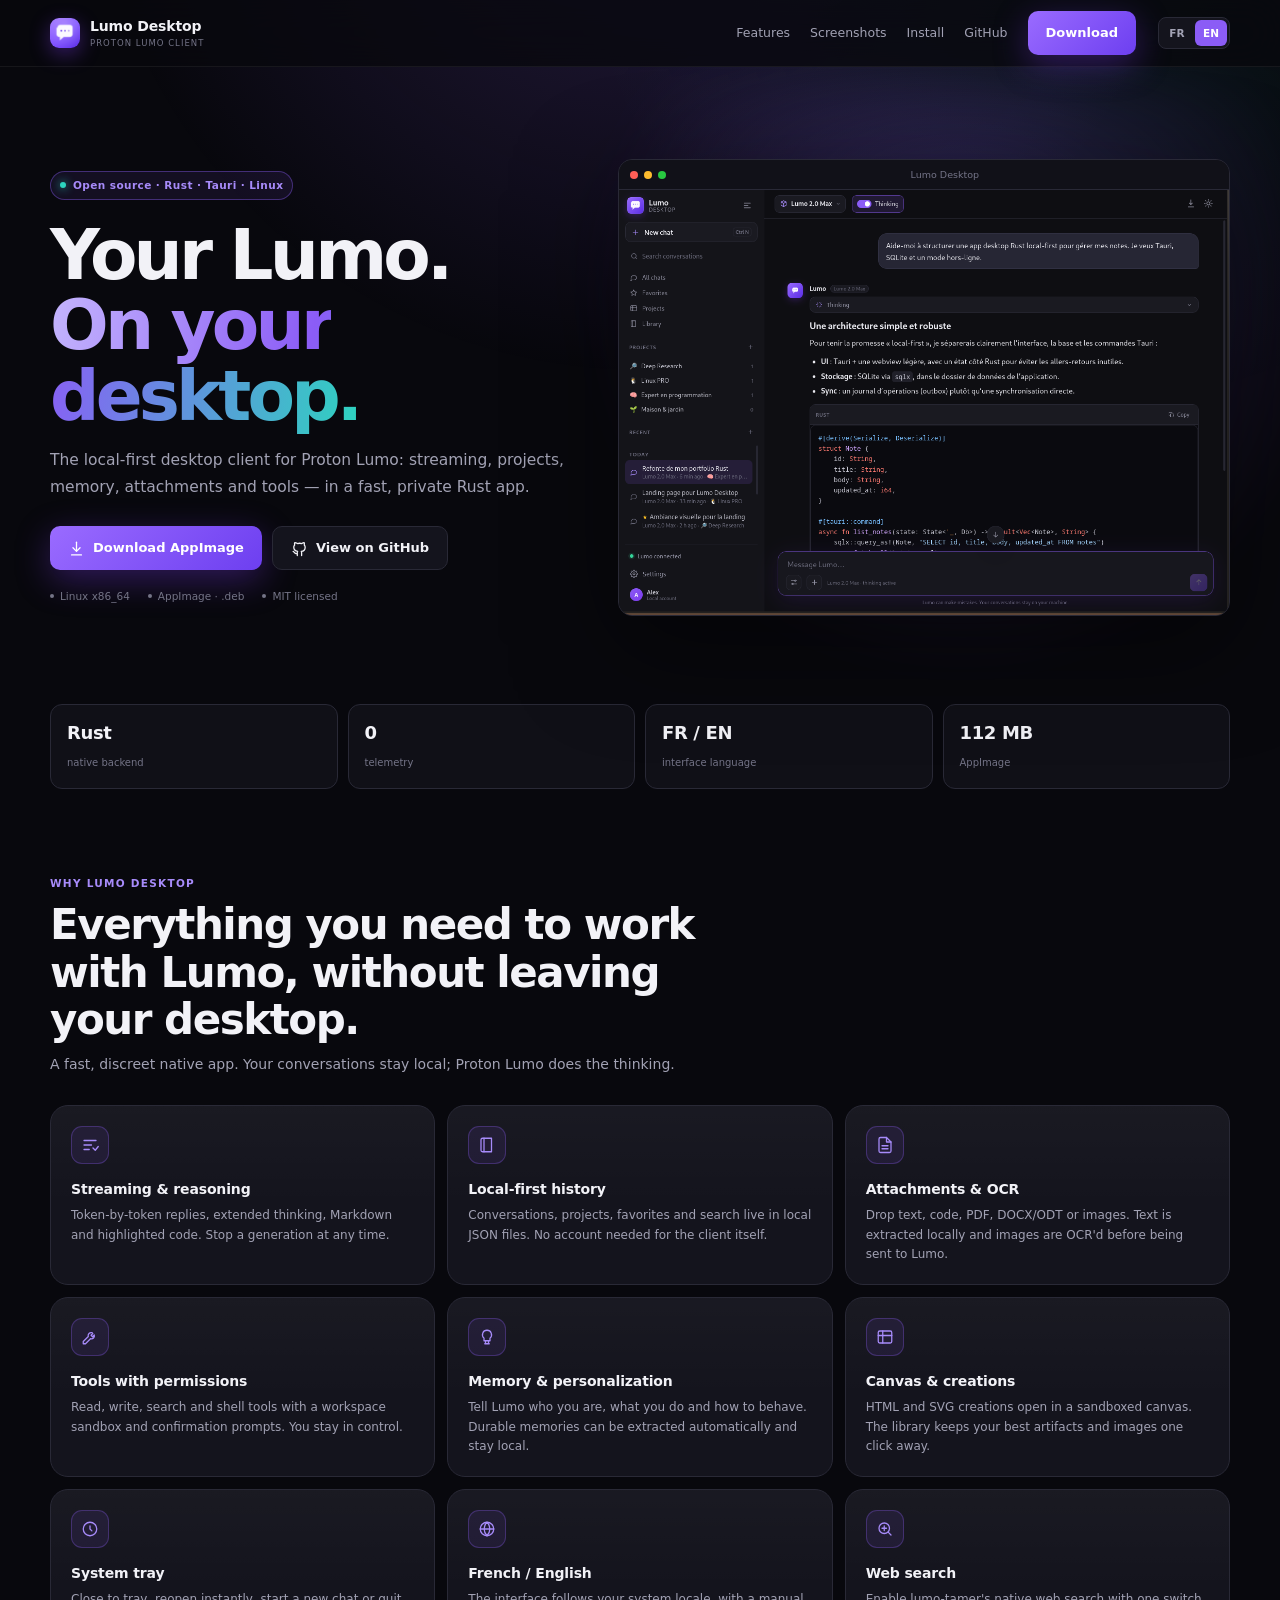
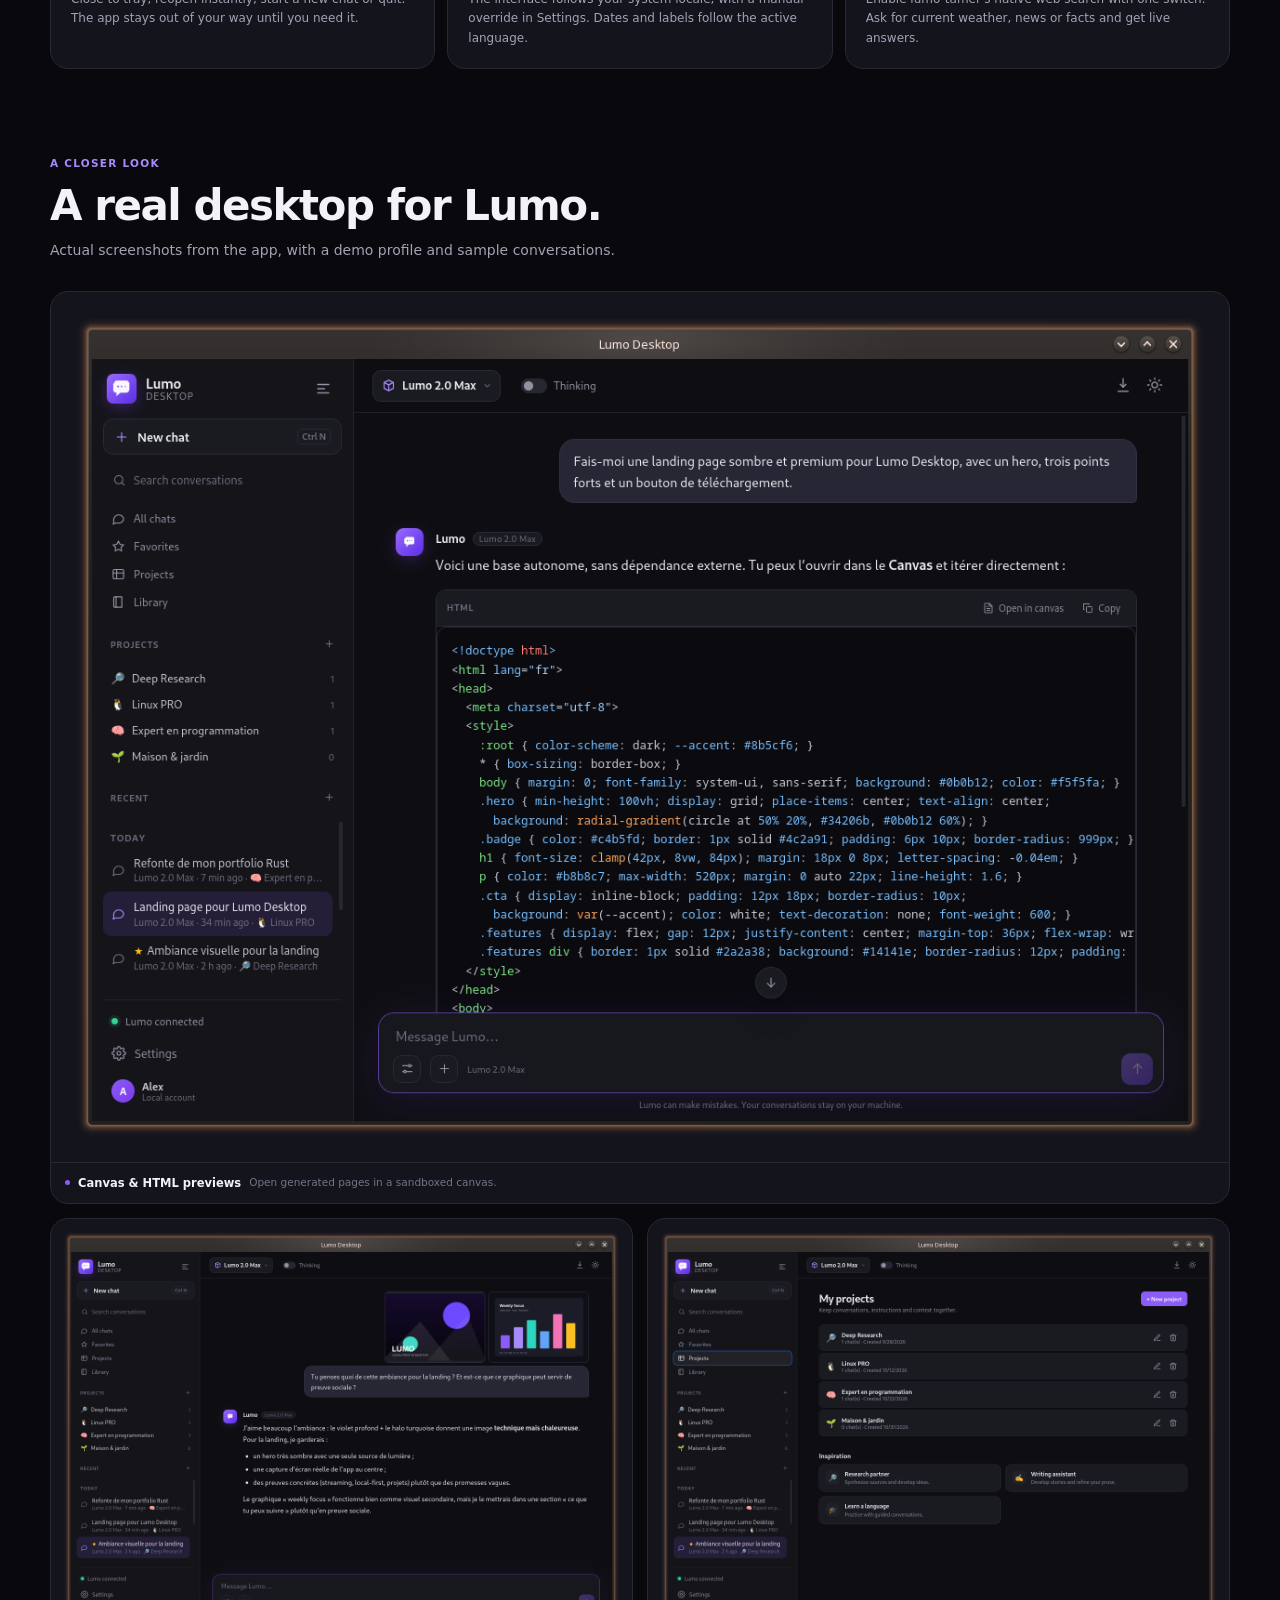
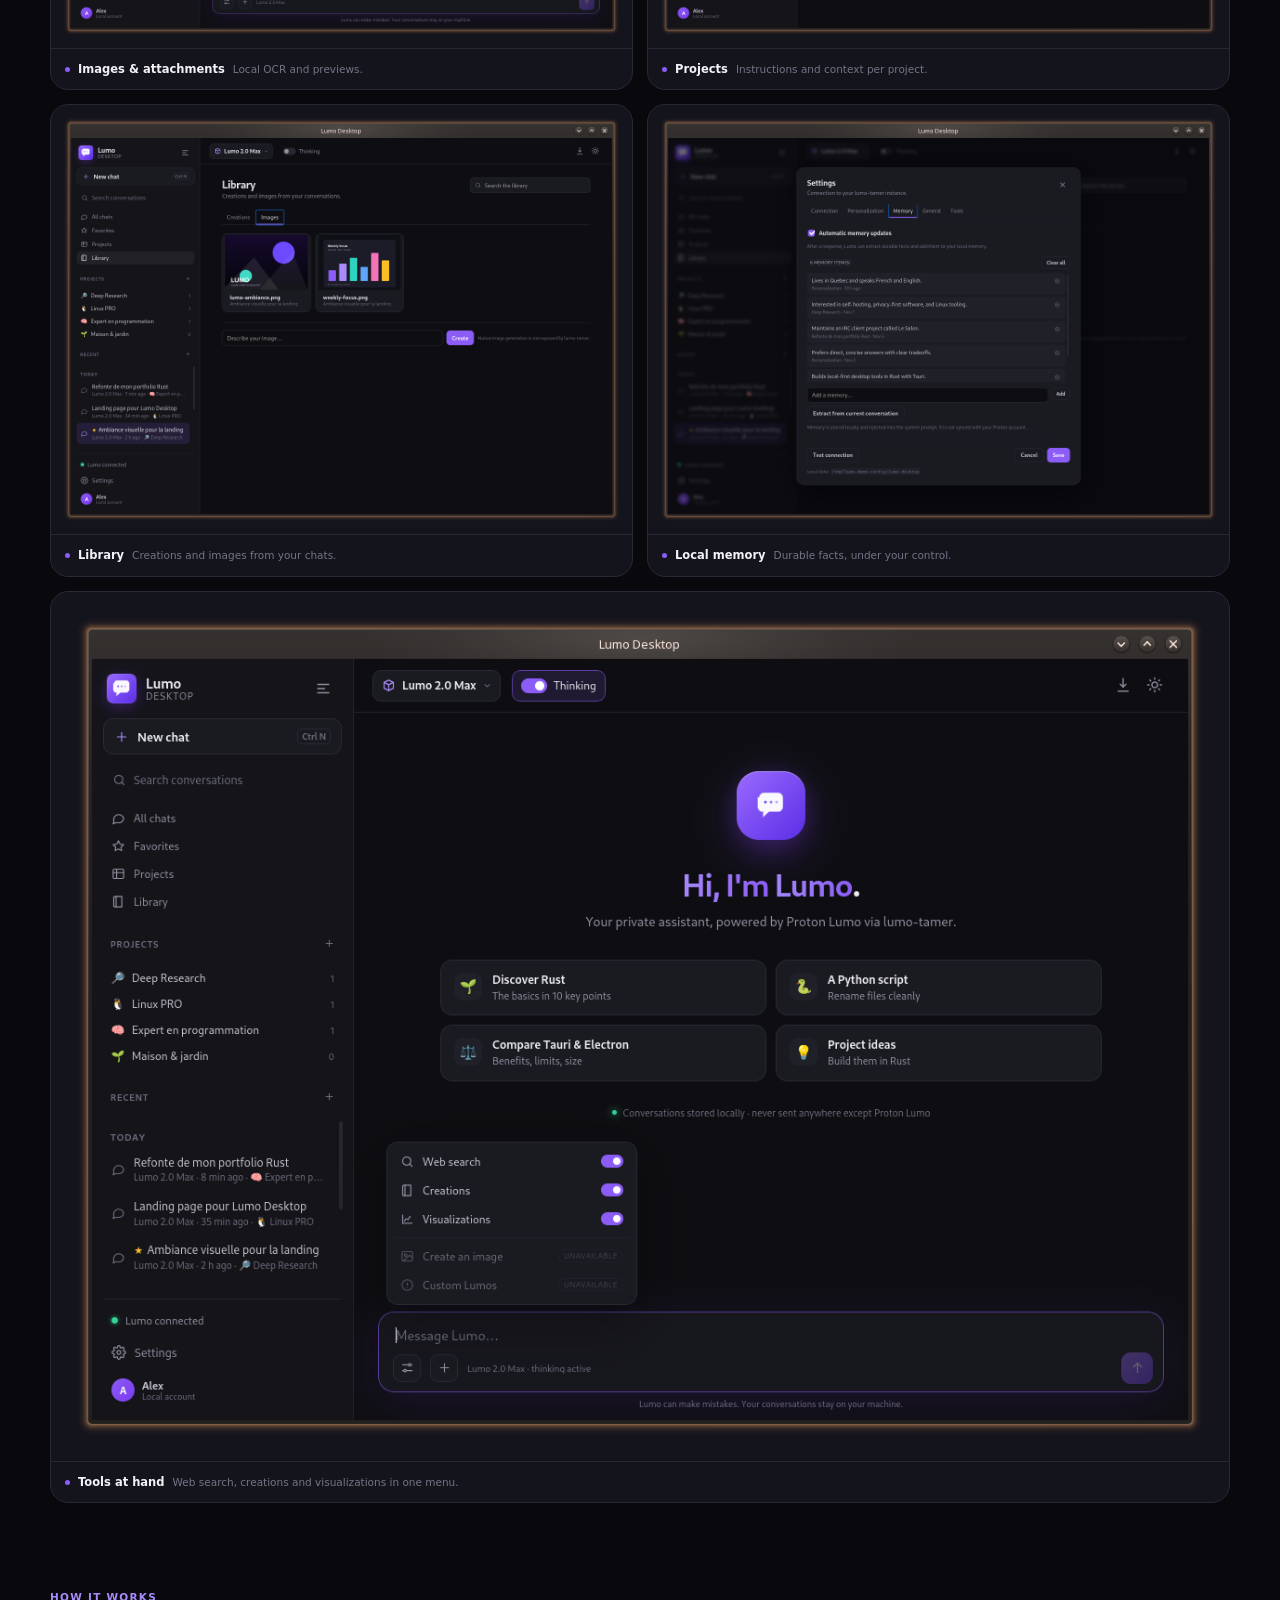
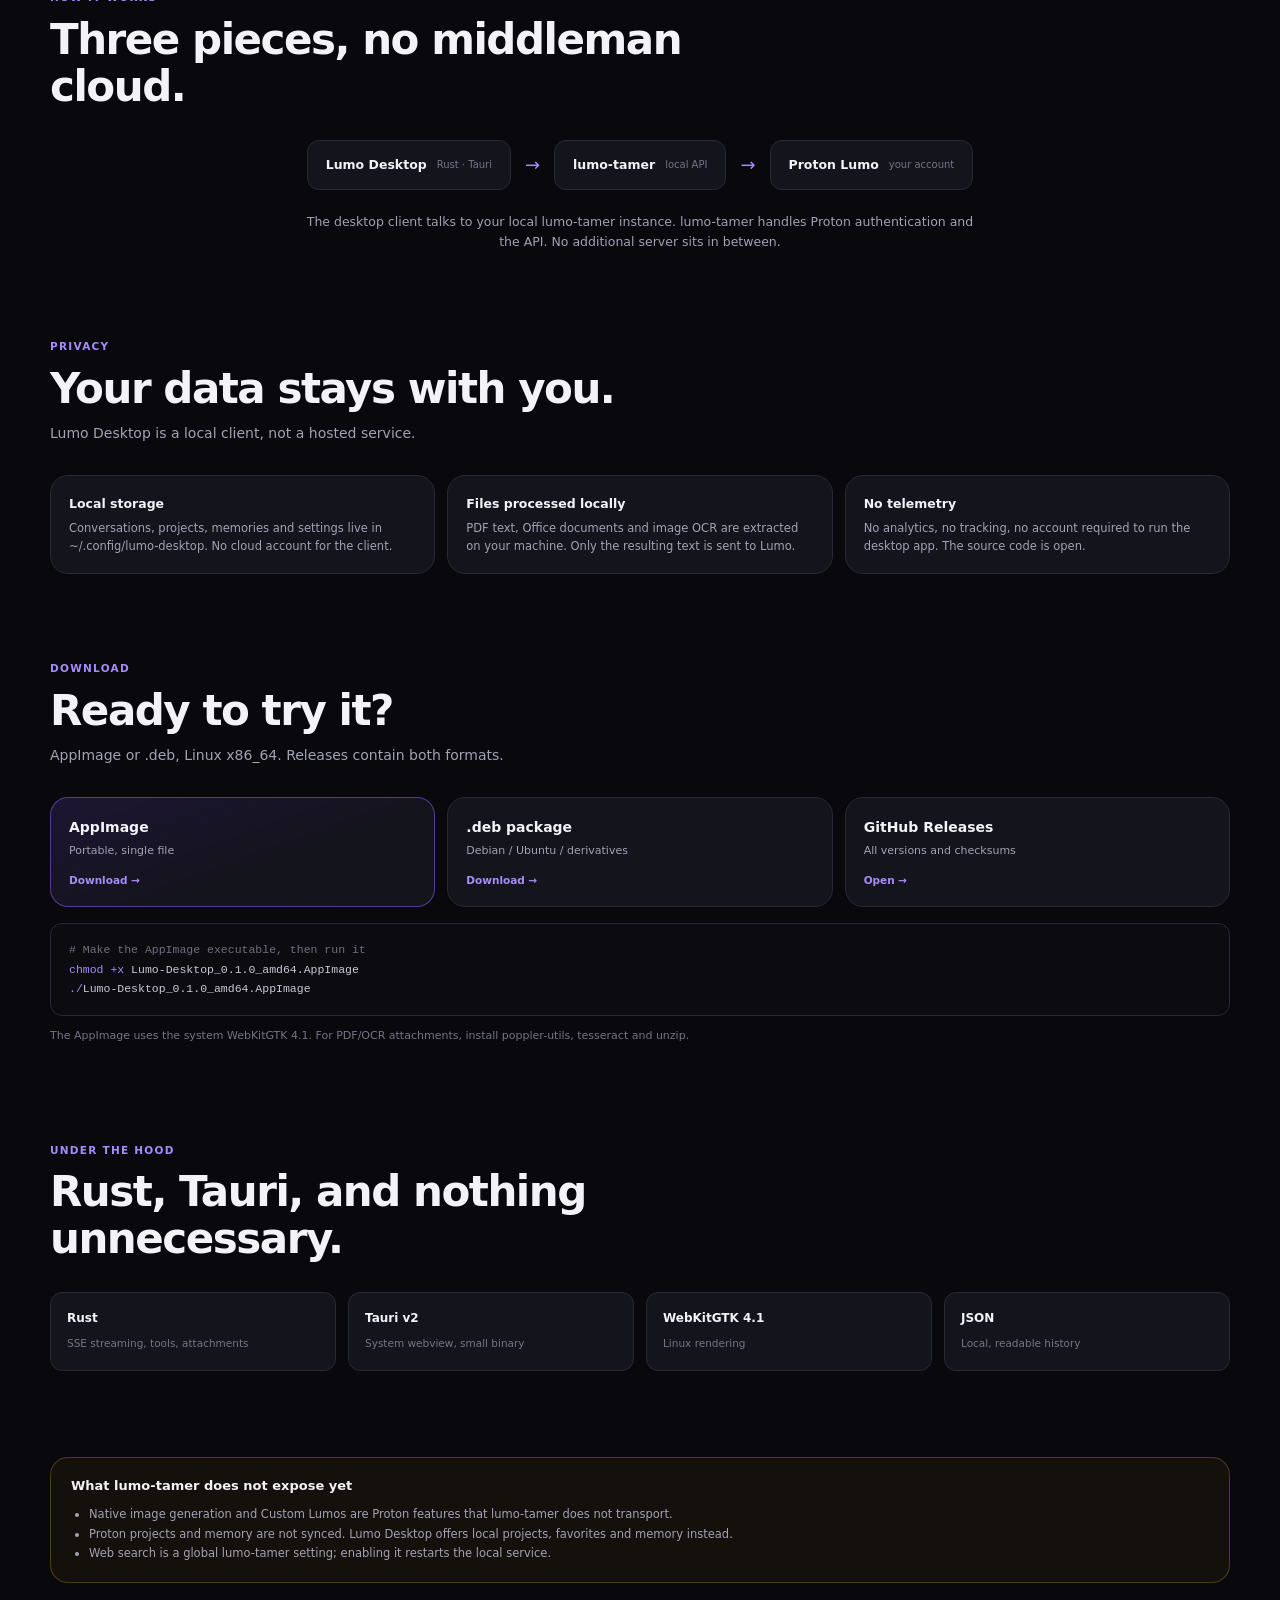
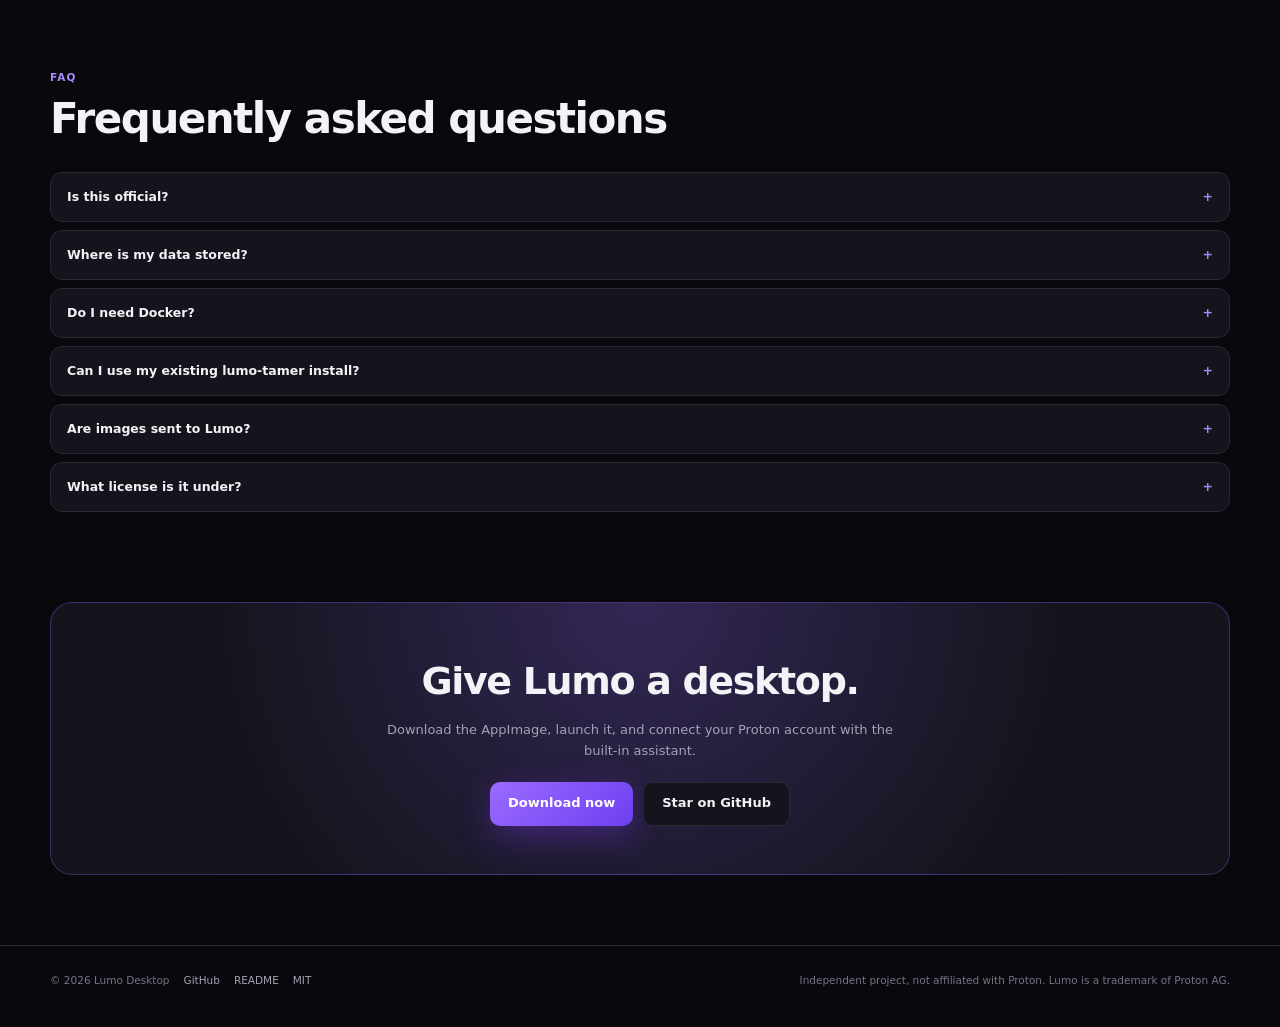
==== docs/index.html @ bcb726e3 "Lumo Desktop v0.1.0" ====
<!doctype html>
<html lang="en">
<head>
  <meta charset="utf-8">
  <meta name="viewport" content="width=device-width, initial-scale=1">
  <meta name="theme-color" content="#08080d">
  <title>Lumo Desktop — A local-first desktop client for Proton Lumo</title>
  <meta name="description" content="A fast, private and extensible Rust/Tauri desktop client for Proton Lumo via lumo-tamer. Streaming, projects, memory, attachments and tools.">
  <link rel="icon" href="icon.png">
  <link rel="stylesheet" href="styles.css">
</head>
<body>
  <header class="nav">
    <div class="wrap nav-inner">
      <a class="brand" href="#top">
        <img src="icon.png" alt="Lumo Desktop">
        <span>Lumo Desktop<small>Proton Lumo client</small></span>
      </a>
      <nav class="nav-links">
        <a href="#features" data-i18n="nav.features">Features</a>
        <a href="#screenshots" data-i18n="nav.screenshots">Screenshots</a>
        <a href="#install" data-i18n="nav.install">Install</a>
        <a href="https://github.com/MrTHP/lumo-desktop" target="_blank" rel="noopener" data-i18n="nav.github">GitHub</a>
        <a class="btn primary nav-cta" href="#install" data-i18n="nav.download">Download</a>
      </nav>
      <div class="lang-switch" aria-label="Language">
        <button type="button" data-lang="fr">FR</button>
        <button type="button" data-lang="en">EN</button>
      </div>
    </div>
  </header>

  <main id="top">
    <div class="wrap">
      <section class="hero">
        <div class="hero-copy">
          <span class="eyebrow" data-i18n="hero.eyebrow">Open source · Rust · Tauri · Linux</span>
          <h1 data-i18n-html="hero.title">Your Lumo.<br><span>On your desktop.</span></h1>
          <p data-i18n="hero.subtitle">The local-first desktop client for Proton Lumo: streaming, projects, memory, attachments and tools — in a fast, private Rust app.</p>
          <div class="actions">
            <a class="btn primary" href="https://github.com/MrTHP/lumo-desktop/releases/latest/download/Lumo-Desktop_0.1.0_amd64.AppImage">
              <svg viewBox="0 0 24 24"><path d="M12 3v12"/><path d="m7 11 5 5 5-5"/><path d="M5 21h14"/></svg>
              <span data-i18n="hero.download">Download AppImage</span>
            </a>
            <a class="btn ghost" href="https://github.com/MrTHP/lumo-desktop" target="_blank" rel="noopener">
              <svg viewBox="0 0 24 24"><path d="M9 19c-4 1.5-4-2.5-6-3m12 6v-3.8c0-1 .1-1.4-.5-2 2.8-.3 5.5-1.4 5.5-6a4.6 4.6 0 0 0-1.3-3.2 4.3 4.3 0 0 0-.1-3.2s-1-.3-3.4 1.2a11.5 11.5 0 0 0-6 0C6.3 3.5 5.3 3.8 5.3 3.8a4.3 4.3 0 0 0-.1 3.2A4.6 4.6 0 0 0 3.9 10c0 4.6 2.7 5.7 5.5 6-.6.6-.6 1.2-.5 2V22"/></svg>
              <span data-i18n="hero.github">View on GitHub</span>
            </a>
          </div>
          <div class="meta">
            <span data-i18n="hero.meta1">Linux x86_64</span>
            <span data-i18n="hero.meta2">AppImage · .deb</span>
            <span data-i18n="hero.meta3">MIT licensed</span>
          </div>
        </div>

        <div class="hero-shot">
          <div class="window">
            <div class="window-bar"><i></i><i></i><i></i><em>Lumo Desktop</em></div>
            <img src="screenshots/chat-hero.png" alt="Lumo Desktop chat with markdown and code" loading="eager">
          </div>
        </div>
      </section>

      <section class="stats" aria-label="Project stats">
        <div class="stat"><strong>Rust</strong><span data-i18n="stats.backend">native backend</span></div>
        <div class="stat"><strong>0</strong><span data-i18n="stats.telemetry">telemetry</span></div>
        <div class="stat"><strong>FR / EN</strong><span data-i18n="stats.languages">interface language</span></div>
        <div class="stat"><strong>112 MB</strong><span data-i18n="stats.appimage">AppImage</span></div>
      </section>

      <section class="section" id="features">
        <div class="section-head">
          <span class="kicker" data-i18n="features.kicker">Why Lumo Desktop</span>
          <h2 data-i18n="features.title">Everything you need to work with Lumo, without leaving your desktop.</h2>
          <p data-i18n="features.subtitle">A fast, discreet native app. Your conversations stay local; Proton Lumo does the thinking.</p>
        </div>

        <div class="feature-grid">
          <article class="card">
            <div class="card-icon"><svg viewBox="0 0 24 24"><path d="M4 6h16M4 12h10M4 18h7"/><path d="m16 16 3 3 4-5"/></svg></div>
            <h3 data-i18n="features.streaming.title">Streaming & reasoning</h3>
            <p data-i18n="features.streaming.text">Token-by-token replies, extended thinking, Markdown and highlighted code. Stop a generation at any time.</p>
          </article>
          <article class="card">
            <div class="card-icon"><svg viewBox="0 0 24 24"><path d="M4 19V5a2 2 0 0 1 2-2h12v18H6a2 2 0 0 1-2-2Z"/><path d="M8 3v18"/></svg></div>
            <h3 data-i18n="features.local.title">Local-first history</h3>
            <p data-i18n="features.local.text">Conversations, projects, favorites and search live in local JSON files. No account needed for the client itself.</p>
          </article>
          <article class="card">
            <div class="card-icon"><svg viewBox="0 0 24 24"><path d="M14 2H6a2 2 0 0 0-2 2v16a2 2 0 0 0 2 2h12a2 2 0 0 0 2-2V8Z"/><path d="M14 2v6h6"/><path d="M8 13h8M8 17h8"/></svg></div>
            <h3 data-i18n="features.attachments.title">Attachments & OCR</h3>
            <p data-i18n="features.attachments.text">Drop text, code, PDF, DOCX/ODT or images. Text is extracted locally and images are OCR'd before being sent to Lumo.</p>
          </article>
          <article class="card">
            <div class="card-icon"><svg viewBox="0 0 24 24"><path d="M14.7 6.3a4 4 0 0 0-5 5L3 18v3h3l6.7-6.7a4 4 0 0 0 5-5l-2.3 2.3-2-2 2.3-2.3Z"/></svg></div>
            <h3 data-i18n="features.tools.title">Tools with permissions</h3>
            <p data-i18n="features.tools.text">Read, write, search and shell tools with a workspace sandbox and confirmation prompts. You stay in control.</p>
          </article>
          <article class="card">
            <div class="card-icon"><svg viewBox="0 0 24 24"><path d="M12 3a6 6 0 0 0-4 10.5V17h8v-3.5A6 6 0 0 0 12 3Z"/><path d="M9 21h6M10 17v4M14 17v4"/></svg></div>
            <h3 data-i18n="features.memory.title">Memory & personalization</h3>
            <p data-i18n="features.memory.text">Tell Lumo who you are, what you do and how to behave. Durable memories can be extracted automatically and stay local.</p>
          </article>
          <article class="card">
            <div class="card-icon"><svg viewBox="0 0 24 24"><rect x="3" y="4" width="18" height="16" rx="2"/><path d="M3 10h18M9 4v16"/></svg></div>
            <h3 data-i18n="features.canvas.title">Canvas & creations</h3>
            <p data-i18n="features.canvas.text">HTML and SVG creations open in a sandboxed canvas. The library keeps your best artifacts and images one click away.</p>
          </article>
          <article class="card">
            <div class="card-icon"><svg viewBox="0 0 24 24"><circle cx="12" cy="12" r="9"/><path d="M12 8v4l2.5 2.5"/></svg></div>
            <h3 data-i18n="features.tray.title">System tray</h3>
            <p data-i18n="features.tray.text">Close to tray, reopen instantly, start a new chat or quit. The app stays out of your way until you need it.</p>
          </article>
          <article class="card">
            <div class="card-icon"><svg viewBox="0 0 24 24"><circle cx="12" cy="12" r="9"/><path d="M3 12h18M12 3c2.5 2.6 3.8 5.7 3.8 9S14.5 18.4 12 21c-2.5-2.6-3.8-5.7-3.8-9S9.5 5.6 12 3Z"/></svg></div>
            <h3 data-i18n="features.lang.title">French / English</h3>
            <p data-i18n="features.lang.text">The interface follows your system locale, with a manual override in Settings. Dates and labels follow the active language.</p>
          </article>
          <article class="card">
            <div class="card-icon"><svg viewBox="0 0 24 24"><circle cx="11" cy="11" r="7"/><path d="m20 20-3.5-3.5"/><path d="M8 11h6M11 8v6"/></svg></div>
            <h3 data-i18n="features.web.title">Web search</h3>
            <p data-i18n="features.web.text">Enable lumo-tamer's native web search with one switch. Ask for current weather, news or facts and get live answers.</p>
          </article>
        </div>
      </section>

      <section class="section" id="screenshots">
        <div class="section-head">
          <span class="kicker" data-i18n="gallery.kicker">A closer look</span>
          <h2 data-i18n="gallery.title">A real desktop for Lumo.</h2>
          <p data-i18n="gallery.subtitle">Actual screenshots from the app, with a demo profile and sample conversations.</p>
        </div>

        <div class="gallery">
          <figure class="wide">
            <img src="screenshots/landing.png" alt="Lumo Desktop generating an HTML landing page with a Canvas button">
            <figcaption><strong data-i18n="gallery.landing.title">Canvas & HTML previews</strong> <span data-i18n="gallery.landing.text">Open generated pages in a sandboxed canvas.</span></figcaption>
          </figure>
          <figure>
            <img src="screenshots/attachments.png" alt="Lumo Desktop with image attachments and OCR">
            <figcaption><strong data-i18n="gallery.attachments.title">Images & attachments</strong> <span data-i18n="gallery.attachments.text">Local OCR and previews.</span></figcaption>
          </figure>
          <figure>
            <img src="screenshots/projects.png" alt="Lumo Desktop projects page">
            <figcaption><strong data-i18n="gallery.projects.title">Projects</strong> <span data-i18n="gallery.projects.text">Instructions and context per project.</span></figcaption>
          </figure>
          <figure>
            <img src="screenshots/library-images.png" alt="Lumo Desktop image library">
            <figcaption><strong data-i18n="gallery.library.title">Library</strong> <span data-i18n="gallery.library.text">Creations and images from your chats.</span></figcaption>
          </figure>
          <figure>
            <img src="screenshots/memory.png" alt="Lumo Desktop local memory settings">
            <figcaption><strong data-i18n="gallery.memory.title">Local memory</strong> <span data-i18n="gallery.memory.text">Durable facts, under your control.</span></figcaption>
          </figure>
          <figure class="wide">
            <img src="screenshots/tools.png" alt="Lumo Desktop tools menu with web search, creations and visualizations">
            <figcaption><strong data-i18n="gallery.tools.title">Tools at hand</strong> <span data-i18n="gallery.tools.text">Web search, creations and visualizations in one menu.</span></figcaption>
          </figure>
        </div>
      </section>

      <section class="section">
        <div class="section-head">
          <span class="kicker" data-i18n="pipeline.kicker">How it works</span>
          <h2 data-i18n="pipeline.title">Three pieces, no middleman cloud.</h2>
        </div>
        <div class="pipeline">
          <div class="pipeline-node"><strong data-i18n="pipeline.desktop">Lumo Desktop</strong><span data-i18n="pipeline.desktopSub">Rust · Tauri</span></div>
          <span class="pipeline-arrow">→</span>
          <div class="pipeline-node"><strong data-i18n="pipeline.tamer">lumo-tamer</strong><span data-i18n="pipeline.tamerSub">local API</span></div>
          <span class="pipeline-arrow">→</span>
          <div class="pipeline-node"><strong data-i18n="pipeline.proton">Proton Lumo</strong><span data-i18n="pipeline.protonSub">your account</span></div>
        </div>
        <p class="pipeline-note" data-i18n="pipeline.note">The desktop client talks to your local lumo-tamer instance. lumo-tamer handles Proton authentication and the API. No additional server sits in between.</p>
      </section>

      <section class="section">
        <div class="section-head">
          <span class="kicker" data-i18n="privacy.kicker">Privacy</span>
          <h2 data-i18n="privacy.title">Your data stays with you.</h2>
          <p data-i18n="privacy.subtitle">Lumo Desktop is a local client, not a hosted service.</p>
        </div>
        <div class="privacy-grid">
          <div class="privacy-item">
            <strong data-i18n="privacy.local.title">Local storage</strong>
            <p data-i18n="privacy.local.text">Conversations, projects, memories and settings live in ~/.config/lumo-desktop. No cloud account for the client.</p>
          </div>
          <div class="privacy-item">
            <strong data-i18n="privacy.files.title">Files processed locally</strong>
            <p data-i18n="privacy.files.text">PDF text, Office documents and image OCR are extracted on your machine. Only the resulting text is sent to Lumo.</p>
          </div>
          <div class="privacy-item">
            <strong data-i18n="privacy.telemetry.title">No telemetry</strong>
            <p data-i18n="privacy.telemetry.text">No analytics, no tracking, no account required to run the desktop app. The source code is open.</p>
          </div>
        </div>
      </section>

      <section class="section" id="install">
        <div class="section-head">
          <span class="kicker" data-i18n="install.kicker">Download</span>
          <h2 data-i18n="install.title">Ready to try it?</h2>
          <p data-i18n="install.subtitle">AppImage or .deb, Linux x86_64. Releases contain both formats.</p>
        </div>

        <div class="download-grid">
          <a class="download-card primary" href="https://github.com/MrTHP/lumo-desktop/releases/latest/download/Lumo-Desktop_0.1.0_amd64.AppImage">
            <strong data-i18n="install.appimage">AppImage</strong>
            <span data-i18n="install.appimageText">Portable, single file</span>
            <em data-i18n="install.download">Download →</em>
          </a>
          <a class="download-card" href="https://github.com/MrTHP/lumo-desktop/releases/latest/download/Lumo-Desktop_0.1.0_amd64.deb">
            <strong data-i18n="install.deb">.deb package</strong>
            <span data-i18n="install.debText">Debian / Ubuntu / derivatives</span>
            <em data-i18n="install.download">Download →</em>
          </a>
          <a class="download-card" href="https://github.com/MrTHP/lumo-desktop/releases/latest" target="_blank" rel="noopener">
            <strong data-i18n="install.releases">GitHub Releases</strong>
            <span data-i18n="install.releasesText">All versions and checksums</span>
            <em data-i18n="install.open">Open →</em>
          </a>
        </div>

        <pre class="code-block"><code><span class="comment" data-i18n="install.comment"># Make the AppImage executable, then run it</span>
<span class="cmd">chmod +x</span> Lumo-Desktop_0.1.0_amd64.AppImage
<span class="cmd">./</span>Lumo-Desktop_0.1.0_amd64.AppImage</code></pre>
        <p class="install-note" data-i18n="install.note">The AppImage uses the system WebKitGTK 4.1. For PDF/OCR attachments, install poppler-utils, tesseract and unzip.</p>
      </section>

      <section class="section">
        <div class="section-head">
          <span class="kicker" data-i18n="tech.kicker">Under the hood</span>
          <h2 data-i18n="tech.title">Rust, Tauri, and nothing unnecessary.</h2>
        </div>
        <div class="tech-grid">
          <div class="tech-item"><strong>Rust</strong><span data-i18n="tech.rust">SSE streaming, tools, attachments</span></div>
          <div class="tech-item"><strong>Tauri v2</strong><span data-i18n="tech.tauri">System webview, small binary</span></div>
          <div class="tech-item"><strong>WebKitGTK 4.1</strong><span data-i18n="tech.webkit">Linux rendering</span></div>
          <div class="tech-item"><strong>JSON</strong><span data-i18n="tech.storage">Local, readable history</span></div>
        </div>
      </section>

      <section class="section">
        <div class="limits">
          <h3 data-i18n="limits.title">What lumo-tamer does not expose yet</h3>
          <ul>
            <li data-i18n="limits.one">Native image generation and Custom Lumos are Proton features that lumo-tamer does not transport.</li>
            <li data-i18n="limits.two">Proton projects and memory are not synced. Lumo Desktop offers local projects, favorites and memory instead.</li>
            <li data-i18n="limits.three">Web search is a global lumo-tamer setting; enabling it restarts the local service.</li>
          </ul>
        </div>
      </section>

      <section class="section">
        <div class="section-head">
          <span class="kicker" data-i18n="faq.kicker">FAQ</span>
          <h2 data-i18n="faq.title">Frequently asked questions</h2>
        </div>
        <div class="faq-list">
          <details>
            <summary data-i18n="faq.q1">Is this official?</summary>
            <p data-i18n="faq.a1">No. It is an independent project, not affiliated with Proton. It uses lumo-tamer and Lumo's unofficial API.</p>
          </details>
          <details>
            <summary data-i18n="faq.q2">Where is my data stored?</summary>
            <p data-i18n="faq.a2">In ~/.config/lumo-desktop. Conversations, projects, memories and settings stay local.</p>
          </details>
          <details>
            <summary data-i18n="faq.q3">Do I need Docker?</summary>
            <p data-i18n="faq.a3">For the one-click installer, yes: Docker, Compose and git. The assistant installs lumo-tamer, opens the Proton login browser and configures the client.</p>
          </details>
          <details>
            <summary data-i18n="faq.q4">Can I use my existing lumo-tamer install?</summary>
            <p data-i18n="faq.a4">Yes. Set the lumo-tamer directory and API key in Settings → Connection. The app auto-detects the provider from OpenCode when available.</p>
          </details>
          <details>
            <summary data-i18n="faq.q5">Are images sent to Lumo?</summary>
            <p data-i18n="faq.a5">Not the raw images. The client extracts text with local OCR and sends that text. lumo-tamer does not transport native attachments yet.</p>
          </details>
          <details>
            <summary data-i18n="faq.q6">What license is it under?</summary>
            <p data-i18n="faq.a6">MIT. The code is open source and contributions are welcome.</p>
          </details>
        </div>
      </section>

      <section class="cta">
        <h2 data-i18n="cta.title">Give Lumo a desktop.</h2>
        <p data-i18n="cta.text">Download the AppImage, launch it, and connect your Proton account with the built-in assistant.</p>
        <div class="actions">
          <a class="btn primary" href="https://github.com/MrTHP/lumo-desktop/releases/latest/download/Lumo-Desktop_0.1.0_amd64.AppImage" data-i18n="cta.download">Download now</a>
          <a class="btn ghost" href="https://github.com/MrTHP/lumo-desktop" target="_blank" rel="noopener" data-i18n="cta.github">Star on GitHub</a>
        </div>
      </section>
    </div>
  </main>

  <footer>
    <div class="wrap footer-inner">
      <span>© 2026 Lumo Desktop</span>
      <a href="https://github.com/MrTHP/lumo-desktop" target="_blank" rel="noopener">GitHub</a>
      <a href="https://github.com/MrTHP/lumo-desktop#readme" target="_blank" rel="noopener" data-i18n="footer.readme">README</a>
      <a href="https://github.com/MrTHP/lumo-desktop/blob/main/LICENSE" target="_blank" rel="noopener">MIT</a>
      <span class="footer-spacer"></span>
      <span data-i18n="footer.disclaimer">Independent project, not affiliated with Proton. Lumo is a trademark of Proton AG.</span>
    </div>
  </footer>

  <script src="app.js"></script>
</body>
</html>
---- docs/styles.css ----
:root {
  --bg: #08080d;
  --bg-soft: #0f0f16;
  --surface: #14141d;
  --surface-2: #1a1a25;
  --border: #292936;
  --text: #f2f2f7;
  --muted: #a2a2b4;
  --muted-2: #747487;
  --accent: #8b5cf6;
  --accent-2: #a78bfa;
  --teal: #2dd4bf;
  --pink: #f472b6;
  --ok: #34d399;
  --max: 1180px;
  --radius: 18px;
  --shadow: 0 30px 100px rgba(0, 0, 0, 0.5);
}

* {
  box-sizing: border-box;
}

html {
  scroll-behavior: smooth;
}

body {
  margin: 0;
  background: var(--bg);
  color: var(--text);
  font-family: "Inter", "Segoe UI", Ubuntu, Cantarell, "Noto Sans", system-ui, -apple-system, sans-serif;
  line-height: 1.6;
  -webkit-font-smoothing: antialiased;
  overflow-x: hidden;
}

body::before {
  content: "";
  position: fixed;
  inset: -20% 0 auto;
  height: 780px;
  background:
    radial-gradient(circle at 50% 0%, rgba(139, 92, 246, 0.22), transparent 55%),
    radial-gradient(circle at 85% 10%, rgba(45, 212, 191, 0.08), transparent 40%);
  pointer-events: none;
  z-index: 0;
}

a {
  color: inherit;
  text-decoration: none;
}

img {
  max-width: 100%;
  display: block;
}

code,
pre {
  font-family: "JetBrains Mono", "Fira Code", "SFMono-Regular", Consolas, monospace;
}

.wrap {
  width: min(var(--max), calc(100% - 48px));
  margin: 0 auto;
  position: relative;
  z-index: 1;
}

/* ---------- Nav ---------- */

.nav {
  position: sticky;
  top: 0;
  z-index: 50;
  border-bottom: 1px solid rgba(255, 255, 255, 0.06);
  background: rgba(8, 8, 13, 0.78);
  backdrop-filter: blur(18px);
}

.nav-inner {
  display: flex;
  align-items: center;
  gap: 22px;
  height: 66px;
}

.brand {
  display: flex;
  align-items: center;
  gap: 10px;
  font-size: 14px;
  font-weight: 650;
  letter-spacing: -0.01em;
}

.brand img {
  width: 30px;
  height: 30px;
  border-radius: 9px;
  box-shadow: 0 6px 20px rgba(124, 58, 237, 0.4);
}

.brand span small {
  display: block;
  color: var(--muted-2);
  font-size: 8.5px;
  font-weight: 500;
  letter-spacing: 0.12em;
  text-transform: uppercase;
}

.nav-links {
  display: flex;
  align-items: center;
  gap: 20px;
  margin-left: auto;
  color: var(--muted);
  font-size: 12.5px;
}

.nav-links a:hover {
  color: var(--text);
}

.lang-switch {
  display: flex;
  gap: 2px;
  padding: 2px;
  border: 1px solid var(--border);
  border-radius: 8px;
  background: var(--surface);
}

.lang-switch button {
  min-width: 32px;
  height: 26px;
  border: 0;
  border-radius: 6px;
  background: transparent;
  color: var(--muted);
  font: inherit;
  font-size: 10.5px;
  font-weight: 600;
  cursor: pointer;
}

.lang-switch button.active {
  background: var(--accent);
  color: #fff;
}

/* ---------- Hero ---------- */

.hero {
  display: grid;
  grid-template-columns: 0.92fr 1.08fr;
  align-items: center;
  gap: 46px;
  padding: 92px 0 70px;
}

.eyebrow {
  display: inline-flex;
  align-items: center;
  gap: 7px;
  padding: 5px 9px;
  border: 1px solid rgba(139, 92, 246, 0.4);
  border-radius: 999px;
  background: rgba(139, 92, 246, 0.09);
  color: var(--accent-2);
  font-size: 10.5px;
  font-weight: 600;
  letter-spacing: 0.04em;
}

.eyebrow::before {
  content: "";
  width: 6px;
  height: 6px;
  border-radius: 50%;
  background: var(--teal);
  box-shadow: 0 0 10px var(--teal);
}

.hero h1 {
  margin: 20px 0 16px;
  font-size: clamp(42px, 5.4vw, 72px);
  font-weight: 640;
  line-height: 1.02;
  letter-spacing: -0.055em;
}

.hero h1 span {
  background: linear-gradient(100deg, #c4b5fd 0%, #8b5cf6 45%, #2dd4bf 100%);
  -webkit-background-clip: text;
  background-clip: text;
  color: transparent;
}

.hero p {
  max-width: 540px;
  margin: 0 0 26px;
  color: var(--muted);
  font-size: 15.5px;
  line-height: 1.7;
}

.actions {
  display: flex;
  flex-wrap: wrap;
  gap: 10px;
}

.btn {
  display: inline-flex;
  align-items: center;
  justify-content: center;
  gap: 8px;
  height: 44px;
  padding: 0 18px;
  border-radius: 10px;
  font-size: 13px;
  font-weight: 600;
  transition: transform 0.15s ease, border-color 0.15s ease, background 0.15s ease;
}

.btn:hover {
  transform: translateY(-1px);
}

.btn.primary {
  background: linear-gradient(135deg, #9a6bff, #6d3ff0);
  color: #fff;
  box-shadow: 0 10px 34px rgba(124, 58, 237, 0.35);
}

.btn.ghost {
  border: 1px solid var(--border);
  background: var(--surface);
  color: var(--text);
}

.btn.ghost:hover {
  border-color: rgba(139, 92, 246, 0.55);
}

.btn svg {
  width: 17px;
  height: 17px;
  fill: none;
  stroke: currentColor;
  stroke-width: 1.8;
  stroke-linecap: round;
  stroke-linejoin: round;
}

.meta {
  display: flex;
  flex-wrap: wrap;
  gap: 8px 18px;
  margin-top: 18px;
  color: var(--muted-2);
  font-size: 10.5px;
}

.meta span {
  display: inline-flex;
  align-items: center;
  gap: 6px;
}

.meta span::before {
  content: "";
  width: 4px;
  height: 4px;
  border-radius: 50%;
  background: var(--muted-2);
}

/* ---------- Hero screenshot ---------- */

.hero-shot {
  position: relative;
}

.hero-shot::before {
  content: "";
  position: absolute;
  inset: -18% -12%;
  background: radial-gradient(circle at 55% 35%, rgba(139, 92, 246, 0.3), transparent 65%);
  filter: blur(30px);
  z-index: -1;
}

.window {
  overflow: hidden;
  border: 1px solid var(--border);
  border-radius: 14px;
  background: var(--surface);
  box-shadow: var(--shadow);
}

.window-bar {
  display: flex;
  align-items: center;
  gap: 6px;
  height: 30px;
  padding: 0 11px;
  border-bottom: 1px solid var(--border);
  background: #111118;
}

.window-bar i {
  width: 8px;
  height: 8px;
  border-radius: 50%;
  background: #3b3b4a;
}

.window-bar i:nth-child(1) {
  background: #ff5f57;
}

.window-bar i:nth-child(2) {
  background: #febc2e;
}

.window-bar i:nth-child(3) {
  background: #28c840;
}

.window-bar em {
  margin: 0 auto;
  color: var(--muted-2);
  font-size: 9.5px;
  font-style: normal;
}

.window img {
  width: 100%;
}

/* ---------- Stats ---------- */

.stats {
  display: grid;
  grid-template-columns: repeat(4, minmax(0, 1fr));
  gap: 10px;
  margin: 18px 0 0;
}

.stat {
  padding: 14px 16px;
  border: 1px solid var(--border);
  border-radius: 12px;
  background: rgba(20, 20, 29, 0.7);
}

.stat strong {
  display: block;
  font-size: 18px;
  font-weight: 620;
  letter-spacing: -0.02em;
}

.stat span {
  color: var(--muted-2);
  font-size: 10px;
}

/* ---------- Sections ---------- */

.section {
  padding: 86px 0 0;
}

.section-head {
  max-width: 660px;
  margin-bottom: 30px;
}

.section-head h2 {
  margin: 0 0 10px;
  font-size: clamp(28px, 3.4vw, 42px);
  font-weight: 620;
  line-height: 1.12;
  letter-spacing: -0.035em;
}

.section-head p {
  margin: 0;
  color: var(--muted);
  font-size: 14px;
}

.kicker {
  display: block;
  margin-bottom: 10px;
  color: var(--accent-2);
  font-size: 10.5px;
  font-weight: 600;
  letter-spacing: 0.12em;
  text-transform: uppercase;
}

/* ---------- Feature grid ---------- */

.feature-grid {
  display: grid;
  grid-template-columns: repeat(3, minmax(0, 1fr));
  gap: 12px;
}

.card {
  position: relative;
  padding: 20px;
  border: 1px solid var(--border);
  border-radius: var(--radius);
  background: linear-gradient(180deg, rgba(255, 255, 255, 0.025), transparent 55%), var(--surface);
  overflow: hidden;
  transition: border-color 0.15s ease, transform 0.15s ease;
}

.card:hover {
  border-color: rgba(139, 92, 246, 0.5);
  transform: translateY(-2px);
}

.card-icon {
  display: grid;
  place-items: center;
  width: 38px;
  height: 38px;
  margin-bottom: 14px;
  border: 1px solid rgba(139, 92, 246, 0.3);
  border-radius: 11px;
  background: rgba(139, 92, 246, 0.1);
  color: var(--accent-2);
}

.card-icon svg {
  width: 18px;
  height: 18px;
  fill: none;
  stroke: currentColor;
  stroke-width: 1.7;
  stroke-linecap: round;
  stroke-linejoin: round;
}

.card h3 {
  margin: 0 0 6px;
  font-size: 14px;
  font-weight: 620;
  letter-spacing: -0.01em;
}

.card p {
  margin: 0;
  color: var(--muted);
  font-size: 12px;
  line-height: 1.6;
}

.card code {
  padding: 1px 4px;
  border-radius: 4px;
  background: var(--surface-2);
  color: var(--text);
  font-size: 0.92em;
}

/* ---------- Gallery ---------- */

.gallery {
  display: grid;
  grid-template-columns: repeat(2, minmax(0, 1fr));
  gap: 14px;
}

.gallery figure {
  margin: 0;
  overflow: hidden;
  border: 1px solid var(--border);
  border-radius: var(--radius);
  background: var(--surface);
}

.gallery figure.wide {
  grid-column: span 2;
}

.gallery img {
  width: 100%;
  border-bottom: 1px solid var(--border);
  transition: transform 0.4s ease;
}

.gallery figure:hover img {
  transform: scale(1.012);
}

.gallery figcaption {
  display: flex;
  align-items: center;
  gap: 8px;
  padding: 11px 14px;
  color: var(--muted);
  font-size: 11.5px;
}

.gallery figcaption strong {
  color: var(--text);
  font-weight: 600;
}

.gallery figcaption span {
  color: var(--muted-2);
  font-size: 10.5px;
}

.gallery figcaption::before {
  content: "";
  width: 5px;
  height: 5px;
  border-radius: 50%;
  background: var(--accent);
}

/* ---------- Pipeline ---------- */

.pipeline {
  display: flex;
  align-items: center;
  justify-content: center;
  gap: 14px;
  margin: 12px 0 22px;
  flex-wrap: wrap;
}

.pipeline-node {
  display: flex;
  align-items: center;
  gap: 10px;
  padding: 14px 18px;
  border: 1px solid var(--border);
  border-radius: 12px;
  background: var(--surface);
  font-size: 12.5px;
}

.pipeline-node strong {
  font-weight: 600;
}

.pipeline-node span {
  color: var(--muted-2);
  font-size: 10px;
}

.pipeline-arrow {
  color: var(--accent-2);
  font-size: 18px;
}

.pipeline-note {
  max-width: 680px;
  margin: 0 auto;
  color: var(--muted);
  font-size: 12.5px;
  text-align: center;
}

/* ---------- Privacy ---------- */

.privacy-grid {
  display: grid;
  grid-template-columns: repeat(3, minmax(0, 1fr));
  gap: 12px;
}

.privacy-item {
  padding: 18px;
  border: 1px solid var(--border);
  border-radius: var(--radius);
  background: var(--surface);
}

.privacy-item strong {
  display: block;
  margin-bottom: 5px;
  font-size: 12.5px;
}

.privacy-item p {
  margin: 0;
  color: var(--muted);
  font-size: 11.5px;
  line-height: 1.6;
}

/* ---------- Download / install ---------- */

.download-grid {
  display: grid;
  grid-template-columns: repeat(3, minmax(0, 1fr));
  gap: 12px;
}

.download-card {
  display: flex;
  flex-direction: column;
  gap: 4px;
  padding: 18px;
  border: 1px solid var(--border);
  border-radius: var(--radius);
  background: var(--surface);
  transition: border-color 0.15s ease, transform 0.15s ease;
}

.download-card:hover {
  border-color: var(--accent);
  transform: translateY(-2px);
}

.download-card.primary {
  border-color: rgba(139, 92, 246, 0.55);
  background: linear-gradient(160deg, rgba(139, 92, 246, 0.16), var(--surface) 60%);
}

.download-card strong {
  font-size: 14px;
}

.download-card span {
  color: var(--muted);
  font-size: 11px;
}

.download-card em {
  margin-top: 8px;
  color: var(--accent-2);
  font-size: 10.5px;
  font-style: normal;
  font-weight: 600;
}

.code-block {
  margin: 16px 0 8px;
  padding: 16px 18px;
  border: 1px solid var(--border);
  border-radius: 12px;
  background: #0b0b10;
  color: #c9c9d6;
  font-size: 11.5px;
  line-height: 1.7;
  overflow-x: auto;
}

.code-block .comment {
  color: #6f6f80;
}

.code-block .cmd {
  color: #a78bfa;
}

.install-note {
  color: var(--muted-2);
  font-size: 11px;
}

/* ---------- Tech ---------- */

.tech-grid {
  display: grid;
  grid-template-columns: repeat(4, minmax(0, 1fr));
  gap: 12px;
}

.tech-item {
  padding: 16px;
  border: 1px solid var(--border);
  border-radius: 12px;
  background: var(--surface);
}

.tech-item strong {
  display: block;
  font-size: 12px;
}

.tech-item span {
  color: var(--muted-2);
  font-size: 10.5px;
}

/* ---------- Limits ---------- */

.limits {
  padding: 18px 20px;
  border: 1px solid rgba(251, 191, 36, 0.25);
  border-radius: var(--radius);
  background: rgba(251, 191, 36, 0.05);
}

.limits h3 {
  margin: 0 0 8px;
  font-size: 13px;
}

.limits ul {
  margin: 0;
  padding-left: 18px;
  color: var(--muted);
  font-size: 11.5px;
  line-height: 1.7;
}

/* ---------- FAQ ---------- */

.faq-list {
  display: flex;
  flex-direction: column;
  gap: 8px;
}

details {
  border: 1px solid var(--border);
  border-radius: 12px;
  background: var(--surface);
}

summary {
  padding: 14px 16px;
  cursor: pointer;
  font-size: 12.5px;
  font-weight: 550;
  list-style: none;
}

summary::-webkit-details-marker {
  display: none;
}

summary::after {
  content: "+";
  float: right;
  color: var(--accent-2);
  font-weight: 600;
}

details[open] summary::after {
  content: "−";
}

details p {
  margin: 0;
  padding: 0 16px 15px;
  color: var(--muted);
  font-size: 12px;
  line-height: 1.7;
}

/* ---------- CTA / footer ---------- */

.cta {
  margin: 90px 0 0;
  padding: 48px 32px;
  border: 1px solid rgba(139, 92, 246, 0.35);
  border-radius: 22px;
  background:
    radial-gradient(circle at 50% 0%, rgba(139, 92, 246, 0.26), transparent 65%),
    var(--surface);
  text-align: center;
}

.cta h2 {
  margin: 0 0 8px;
  font-size: clamp(26px, 3vw, 38px);
  letter-spacing: -0.035em;
}

.cta p {
  margin: 0 auto 20px;
  max-width: 520px;
  color: var(--muted);
  font-size: 13px;
}

.cta .actions {
  justify-content: center;
}

footer {
  margin-top: 70px;
  padding: 26px 0 38px;
  border-top: 1px solid var(--border);
  color: var(--muted-2);
  font-size: 10.5px;
}

.footer-inner {
  display: flex;
  align-items: center;
  gap: 14px;
  flex-wrap: wrap;
}

.footer-inner a {
  color: var(--muted);
}

.footer-inner a:hover {
  color: var(--text);
}

.footer-spacer {
  flex: 1;
}

/* ---------- Responsive ---------- */

@media (max-width: 980px) {
  .hero {
    grid-template-columns: 1fr;
    padding-top: 60px;
  }

  .hero-shot {
    order: -1;
  }

  .feature-grid,
  .privacy-grid,
  .download-grid {
    grid-template-columns: repeat(2, minmax(0, 1fr));
  }

  .tech-grid {
    grid-template-columns: repeat(2, minmax(0, 1fr));
  }

  .nav-links a:not(.nav-cta) {
    display: none;
  }
}

@media (max-width: 640px) {
  .wrap {
    width: calc(100% - 28px);
  }

  .nav-inner {
    height: 58px;
  }

  .brand span {
    display: none;
  }

  .hero {
    padding: 44px 0 42px;
  }

  .hero h1 {
    font-size: 42px;
  }

  .feature-grid,
  .privacy-grid,
  .download-grid,
  .gallery,
  .tech-grid,
  .stats {
    grid-template-columns: 1fr;
  }

  .gallery figure.wide {
    grid-column: auto;
  }

  .section {
    padding-top: 62px;
  }

  .pipeline {
    gap: 8px;
  }

  .pipeline-arrow {
    display: none;
  }

  .pipeline-node {
    width: 100%;
    justify-content: center;
  }

  .cta {
    padding: 36px 18px;
  }

  .footer-spacer {
    display: none;
  }
}

@media (prefers-reduced-motion: reduce) {
  *,
  *::before,
  *::after {
    scroll-behavior: auto !important;
    transition-duration: 0.01ms !important;
    animation-duration: 0.01ms !important;
  }
}
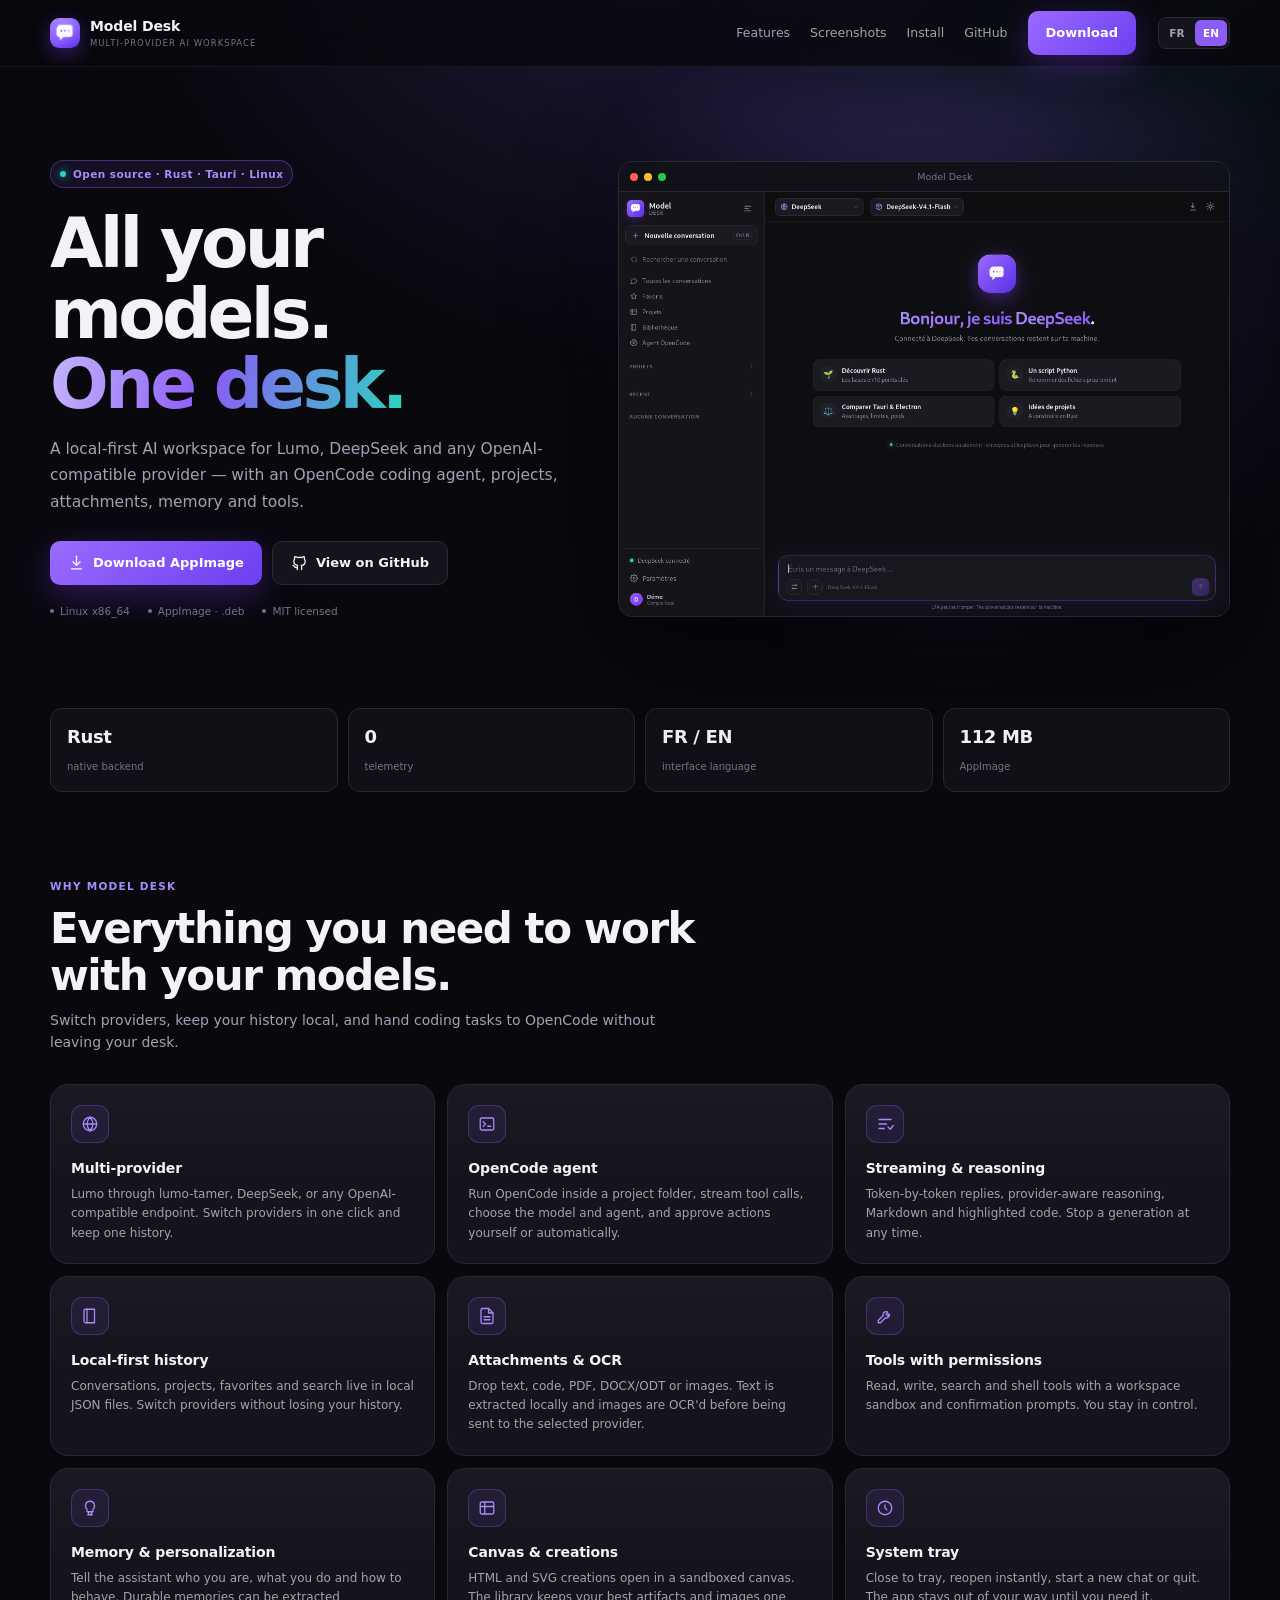
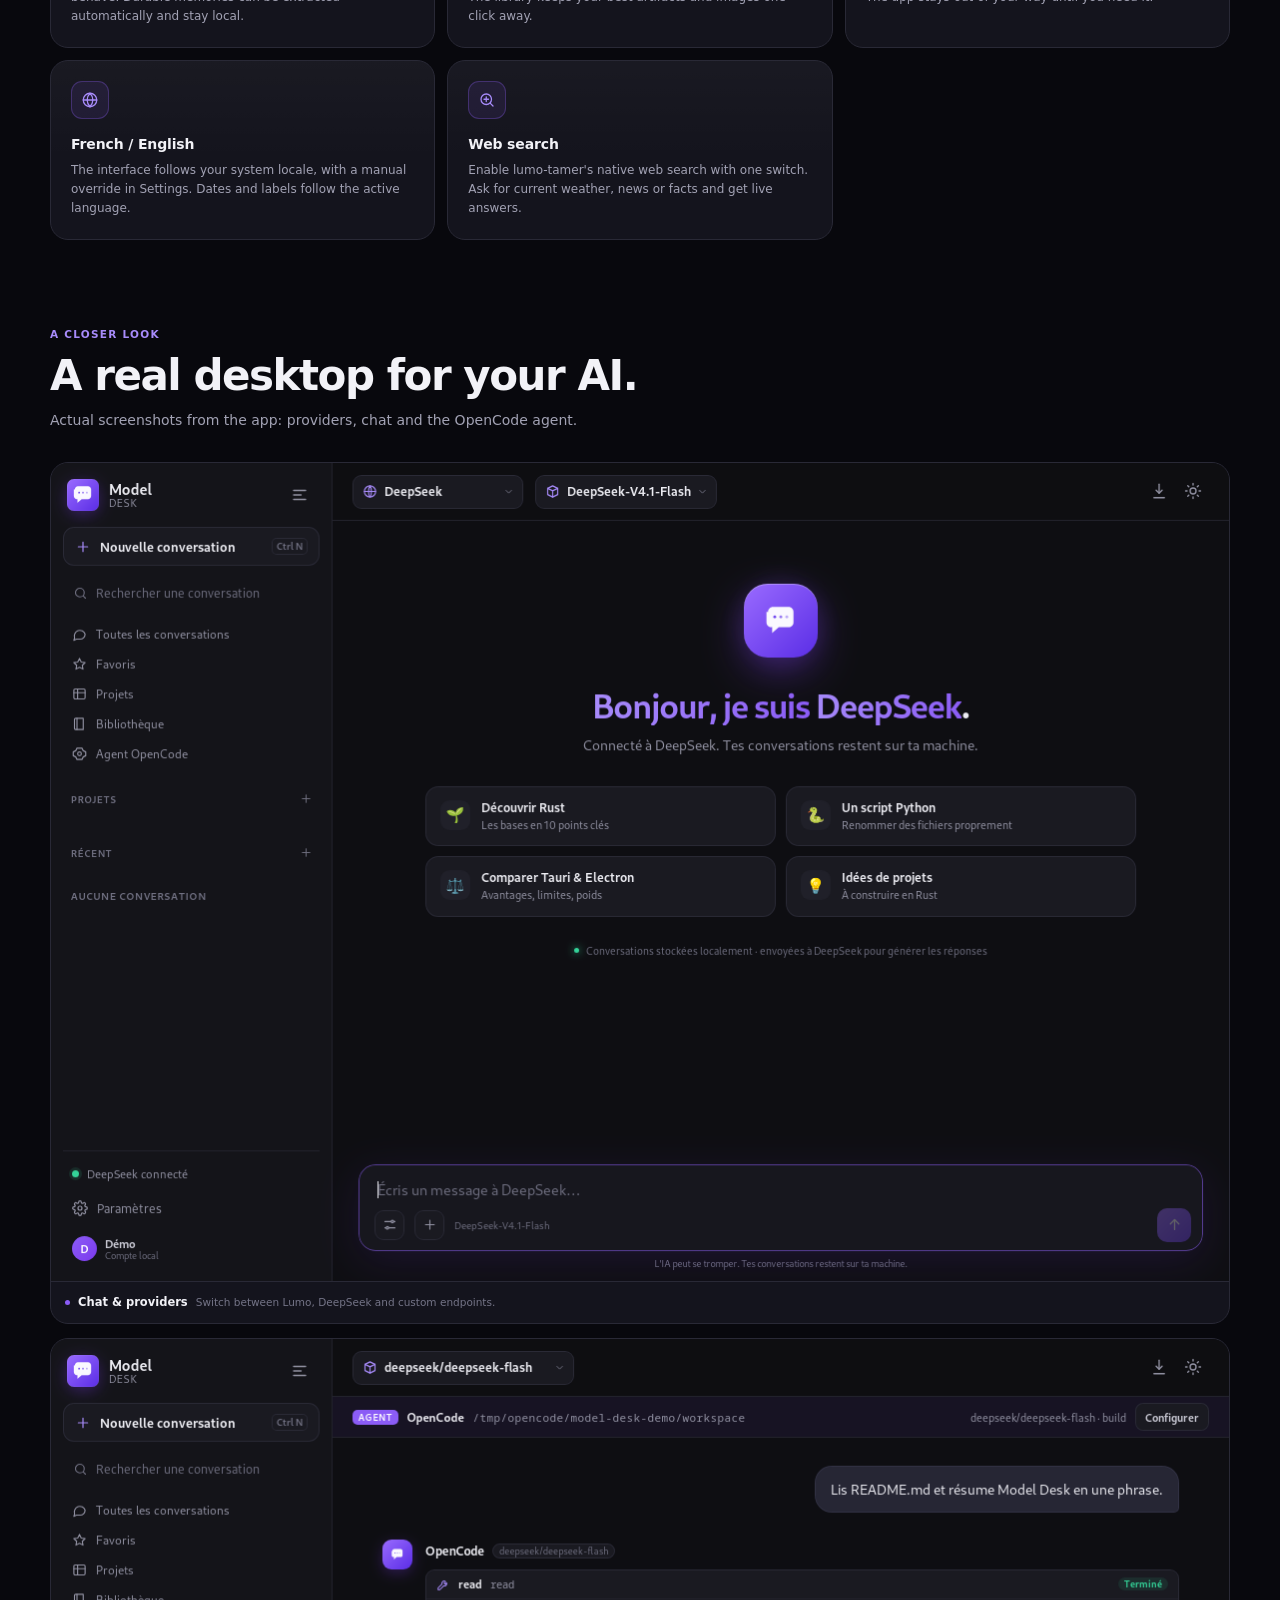
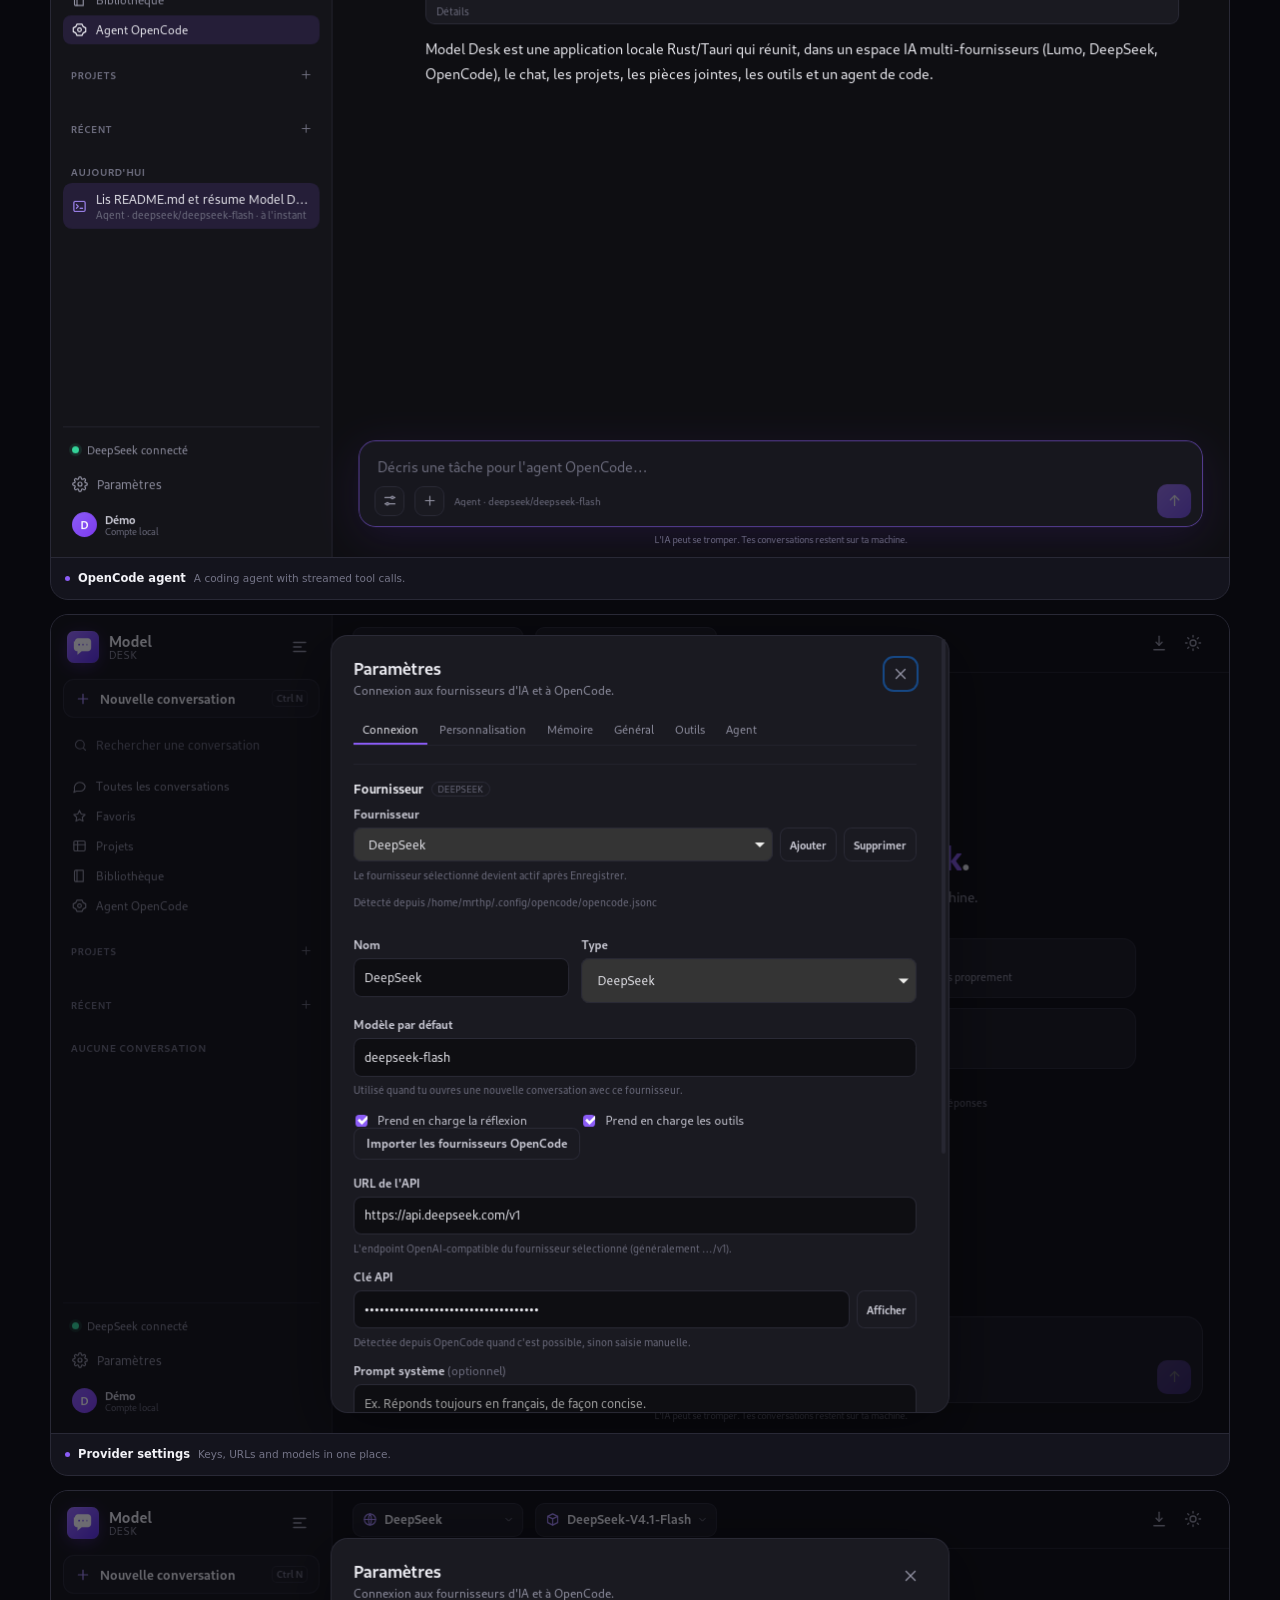
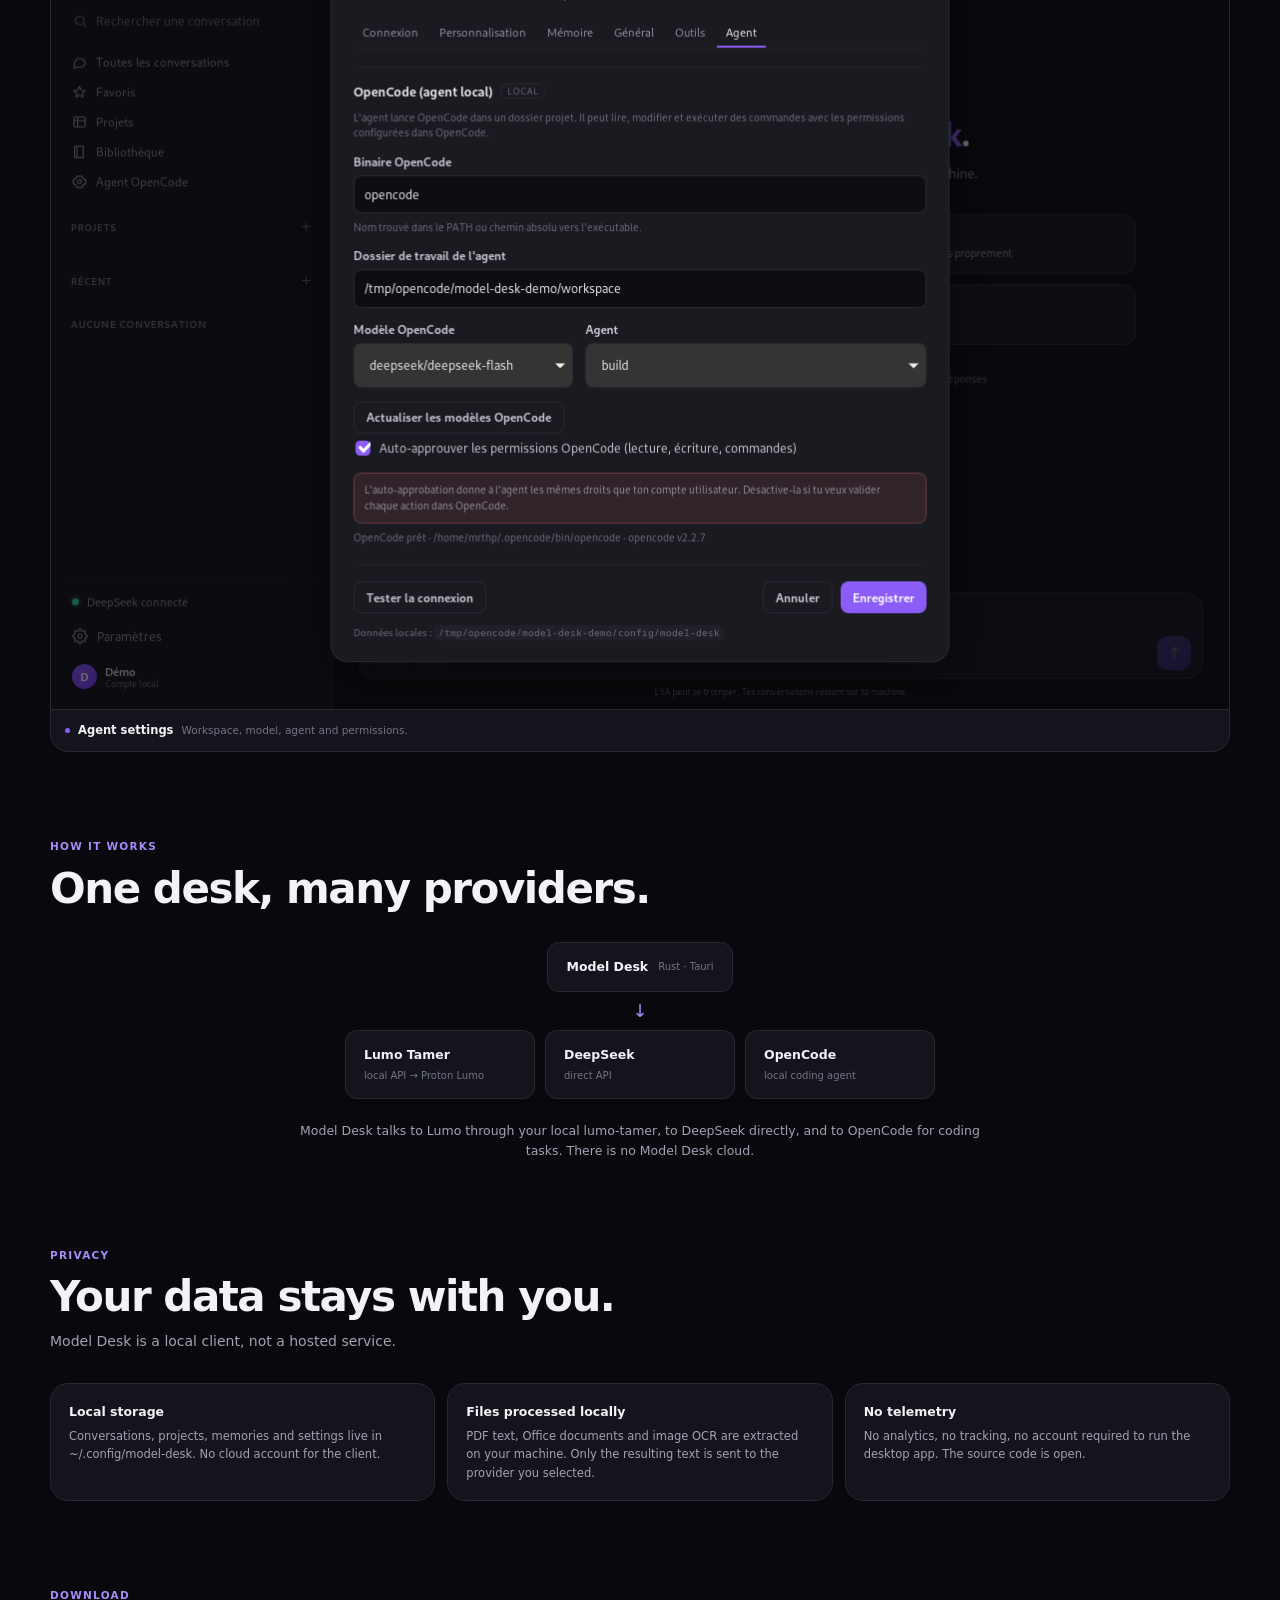
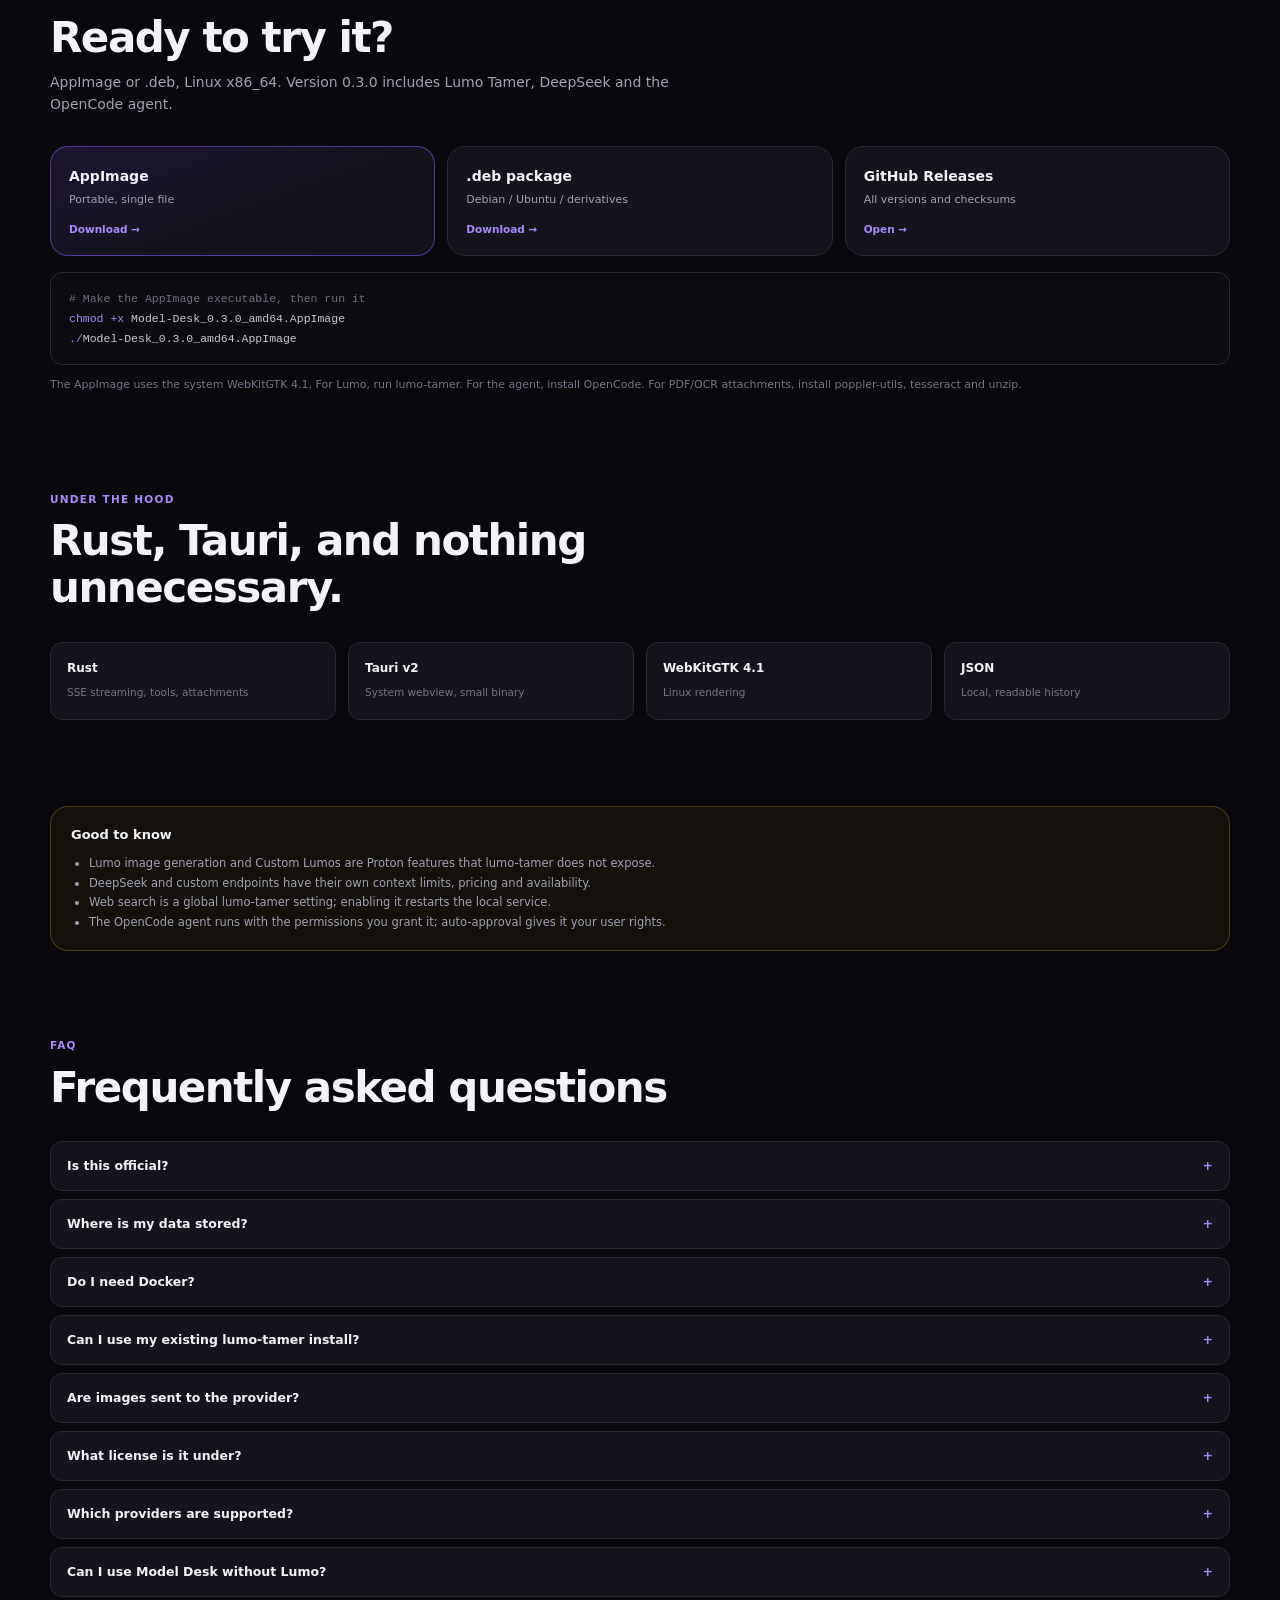
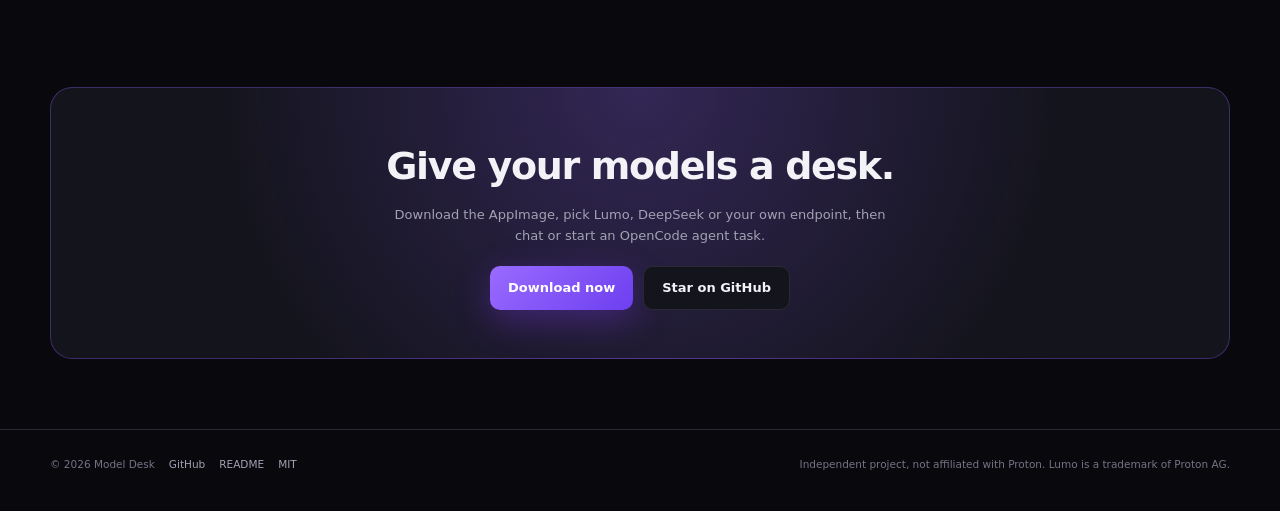
==== commit cb3af330: "Rename project to Model Desk and refresh the website - rename product, crate, identifier, data direc" ====
--- a/docs/index.html
+++ b/docs/index.html
@@ -4,8 +4,8 @@
   <meta charset="utf-8">
   <meta name="viewport" content="width=device-width, initial-scale=1">
   <meta name="theme-color" content="#08080d">
-  <title>Lumo Desktop — A local-first desktop client for Proton Lumo</title>
-  <meta name="description" content="A fast, private and extensible Rust/Tauri desktop client for Proton Lumo via lumo-tamer. Streaming, projects, memory, attachments and tools.">
+  <title>Model Desk — A local-first multi-provider AI workspace</title>
+  <meta name="description" content="A fast, private and extensible Rust/Tauri desktop AI workspace. Connect Lumo through lumo-tamer, DeepSeek, or any OpenAI-compatible provider. Includes an OpenCode coding agent, projects, memory, attachments, tools and a sandboxed canvas.">
   <link rel="icon" href="icon.png">
   <link rel="stylesheet" href="styles.css">
 </head>
@@ -13,14 +13,14 @@
   <header class="nav">
     <div class="wrap nav-inner">
       <a class="brand" href="#top">
-        <img src="icon.png" alt="Lumo Desktop">
-        <span>Lumo Desktop<small>Proton Lumo client</small></span>
+        <img src="icon.png" alt="Model Desk">
+        <span>Model Desk<small data-i18n="brand.subtitle">Multi-provider AI workspace</small></span>
       </a>
       <nav class="nav-links">
         <a href="#features" data-i18n="nav.features">Features</a>
         <a href="#screenshots" data-i18n="nav.screenshots">Screenshots</a>
         <a href="#install" data-i18n="nav.install">Install</a>
-        <a href="https://github.com/MrTHP/lumo-desktop" target="_blank" rel="noopener" data-i18n="nav.github">GitHub</a>
+        <a href="https://github.com/MrTHP/model-desk" target="_blank" rel="noopener" data-i18n="nav.github">GitHub</a>
         <a class="btn primary nav-cta" href="#install" data-i18n="nav.download">Download</a>
       </nav>
       <div class="lang-switch" aria-label="Language">
@@ -35,14 +35,14 @@
       <section class="hero">
         <div class="hero-copy">
           <span class="eyebrow" data-i18n="hero.eyebrow">Open source · Rust · Tauri · Linux</span>
-          <h1 data-i18n-html="hero.title">Your Lumo.<br><span>On your desktop.</span></h1>
-          <p data-i18n="hero.subtitle">The local-first desktop client for Proton Lumo: streaming, projects, memory, attachments and tools — in a fast, private Rust app.</p>
+          <h1 data-i18n-html="hero.title">All your models.<br><span>One desk.</span></h1>
+          <p data-i18n="hero.subtitle">A local-first AI workspace for Lumo, DeepSeek and any OpenAI-compatible provider — with an OpenCode coding agent, projects, attachments, memory and tools.</p>
           <div class="actions">
-            <a class="btn primary" href="https://github.com/MrTHP/lumo-desktop/releases/latest/download/Lumo-Desktop_0.1.0_amd64.AppImage">
+            <a class="btn primary" href="https://github.com/MrTHP/model-desk/releases/latest/download/Model-Desk_0.3.0_amd64.AppImage">
               <svg viewBox="0 0 24 24"><path d="M12 3v12"/><path d="m7 11 5 5 5-5"/><path d="M5 21h14"/></svg>
               <span data-i18n="hero.download">Download AppImage</span>
             </a>
-            <a class="btn ghost" href="https://github.com/MrTHP/lumo-desktop" target="_blank" rel="noopener">
+            <a class="btn ghost" href="https://github.com/MrTHP/model-desk" target="_blank" rel="noopener">
               <svg viewBox="0 0 24 24"><path d="M9 19c-4 1.5-4-2.5-6-3m12 6v-3.8c0-1 .1-1.4-.5-2 2.8-.3 5.5-1.4 5.5-6a4.6 4.6 0 0 0-1.3-3.2 4.3 4.3 0 0 0-.1-3.2s-1-.3-3.4 1.2a11.5 11.5 0 0 0-6 0C6.3 3.5 5.3 3.8 5.3 3.8a4.3 4.3 0 0 0-.1 3.2A4.6 4.6 0 0 0 3.9 10c0 4.6 2.7 5.7 5.5 6-.6.6-.6 1.2-.5 2V22"/></svg>
               <span data-i18n="hero.github">View on GitHub</span>
             </a>
@@ -56,8 +56,8 @@
 
         <div class="hero-shot">
           <div class="window">
-            <div class="window-bar"><i></i><i></i><i></i><em>Lumo Desktop</em></div>
-            <img src="screenshots/chat-hero.png" alt="Lumo Desktop chat with markdown and code" loading="eager">
+            <div class="window-bar"><i></i><i></i><i></i><em>Model Desk</em></div>
+            <img src="screenshots/chat-hero.png" alt="Model Desk chat with markdown and code" loading="eager">
           </div>
         </div>
       </section>
@@ -71,26 +71,36 @@
 
       <section class="section" id="features">
         <div class="section-head">
-          <span class="kicker" data-i18n="features.kicker">Why Lumo Desktop</span>
-          <h2 data-i18n="features.title">Everything you need to work with Lumo, without leaving your desktop.</h2>
-          <p data-i18n="features.subtitle">A fast, discreet native app. Your conversations stay local; Proton Lumo does the thinking.</p>
+          <span class="kicker" data-i18n="features.kicker">Why Model Desk</span>
+          <h2 data-i18n="features.title">Everything you need to work with your models.</h2>
+          <p data-i18n="features.subtitle">Switch providers, keep your history local, and hand coding tasks to OpenCode without leaving your desk.</p>
         </div>
 
         <div class="feature-grid">
+          <article class="card">
+            <div class="card-icon"><svg viewBox="0 0 24 24"><circle cx="12" cy="12" r="9"/><path d="M3 12h18M12 3c2.5 2.6 3.8 5.7 3.8 9S14.5 18.4 12 21c-2.5-2.6-3.8-5.7-3.8-9S9.5 5.6 12 3Z"/></svg></div>
+            <h3 data-i18n="features.providers.title">Multi-provider</h3>
+            <p data-i18n="features.providers.text">Lumo through lumo-tamer, DeepSeek, or any OpenAI-compatible endpoint. Switch providers in one click and keep one history.</p>
+          </article>
+          <article class="card">
+            <div class="card-icon"><svg viewBox="0 0 24 24"><rect x="3" y="4" width="18" height="16" rx="2"/><path d="m7 9 3 3-3 3M13 15h4"/></svg></div>
+            <h3 data-i18n="features.agent.title">OpenCode agent</h3>
+            <p data-i18n="features.agent.text">Run OpenCode inside a project folder, stream tool calls, choose the model and agent, and approve actions yourself or automatically.</p>
+          </article>
           <article class="card">
             <div class="card-icon"><svg viewBox="0 0 24 24"><path d="M4 6h16M4 12h10M4 18h7"/><path d="m16 16 3 3 4-5"/></svg></div>
             <h3 data-i18n="features.streaming.title">Streaming & reasoning</h3>
-            <p data-i18n="features.streaming.text">Token-by-token replies, extended thinking, Markdown and highlighted code. Stop a generation at any time.</p>
+            <p data-i18n="features.streaming.text">Token-by-token replies, provider-aware reasoning, Markdown and highlighted code. Stop a generation at any time.</p>
           </article>
           <article class="card">
             <div class="card-icon"><svg viewBox="0 0 24 24"><path d="M4 19V5a2 2 0 0 1 2-2h12v18H6a2 2 0 0 1-2-2Z"/><path d="M8 3v18"/></svg></div>
             <h3 data-i18n="features.local.title">Local-first history</h3>
-            <p data-i18n="features.local.text">Conversations, projects, favorites and search live in local JSON files. No account needed for the client itself.</p>
+            <p data-i18n="features.local.text">Conversations, projects, favorites and search live in local JSON files. Switch providers without losing your history.</p>
           </article>
           <article class="card">
             <div class="card-icon"><svg viewBox="0 0 24 24"><path d="M14 2H6a2 2 0 0 0-2 2v16a2 2 0 0 0 2 2h12a2 2 0 0 0 2-2V8Z"/><path d="M14 2v6h6"/><path d="M8 13h8M8 17h8"/></svg></div>
             <h3 data-i18n="features.attachments.title">Attachments & OCR</h3>
-            <p data-i18n="features.attachments.text">Drop text, code, PDF, DOCX/ODT or images. Text is extracted locally and images are OCR'd before being sent to Lumo.</p>
+            <p data-i18n="features.attachments.text">Drop text, code, PDF, DOCX/ODT or images. Text is extracted locally and images are OCR'd before being sent to the selected provider.</p>
           </article>
           <article class="card">
             <div class="card-icon"><svg viewBox="0 0 24 24"><path d="M14.7 6.3a4 4 0 0 0-5 5L3 18v3h3l6.7-6.7a4 4 0 0 0 5-5l-2.3 2.3-2-2 2.3-2.3Z"/></svg></div>
@@ -100,7 +110,7 @@
           <article class="card">
             <div class="card-icon"><svg viewBox="0 0 24 24"><path d="M12 3a6 6 0 0 0-4 10.5V17h8v-3.5A6 6 0 0 0 12 3Z"/><path d="M9 21h6M10 17v4M14 17v4"/></svg></div>
             <h3 data-i18n="features.memory.title">Memory & personalization</h3>
-            <p data-i18n="features.memory.text">Tell Lumo who you are, what you do and how to behave. Durable memories can be extracted automatically and stay local.</p>
+            <p data-i18n="features.memory.text">Tell the assistant who you are, what you do and how to behave. Durable memories can be extracted automatically and stay local.</p>
           </article>
           <article class="card">
             <div class="card-icon"><svg viewBox="0 0 24 24"><rect x="3" y="4" width="18" height="16" rx="2"/><path d="M3 10h18M9 4v16"/></svg></div>
@@ -128,67 +138,61 @@
       <section class="section" id="screenshots">
         <div class="section-head">
           <span class="kicker" data-i18n="gallery.kicker">A closer look</span>
-          <h2 data-i18n="gallery.title">A real desktop for Lumo.</h2>
-          <p data-i18n="gallery.subtitle">Actual screenshots from the app, with a demo profile and sample conversations.</p>
+          <h2 data-i18n="gallery.title">A real desktop for your AI.</h2>
+          <p data-i18n="gallery.subtitle">Actual screenshots from the app: providers, chat and the OpenCode agent.</p>
         </div>
 
         <div class="gallery">
           <figure class="wide">
-            <img src="screenshots/landing.png" alt="Lumo Desktop generating an HTML landing page with a Canvas button">
-            <figcaption><strong data-i18n="gallery.landing.title">Canvas & HTML previews</strong> <span data-i18n="gallery.landing.text">Open generated pages in a sandboxed canvas.</span></figcaption>
-          </figure>
-          <figure>
-            <img src="screenshots/attachments.png" alt="Lumo Desktop with image attachments and OCR">
-            <figcaption><strong data-i18n="gallery.attachments.title">Images & attachments</strong> <span data-i18n="gallery.attachments.text">Local OCR and previews.</span></figcaption>
-          </figure>
-          <figure>
-            <img src="screenshots/projects.png" alt="Lumo Desktop projects page">
-            <figcaption><strong data-i18n="gallery.projects.title">Projects</strong> <span data-i18n="gallery.projects.text">Instructions and context per project.</span></figcaption>
-          </figure>
-          <figure>
-            <img src="screenshots/library-images.png" alt="Lumo Desktop image library">
-            <figcaption><strong data-i18n="gallery.library.title">Library</strong> <span data-i18n="gallery.library.text">Creations and images from your chats.</span></figcaption>
-          </figure>
-          <figure>
-            <img src="screenshots/memory.png" alt="Lumo Desktop local memory settings">
-            <figcaption><strong data-i18n="gallery.memory.title">Local memory</strong> <span data-i18n="gallery.memory.text">Durable facts, under your control.</span></figcaption>
+            <img src="screenshots/chat-hero.png" alt="Model Desk chat with the DeepSeek provider selected">
+            <figcaption><strong data-i18n="gallery.chat.title">Chat & providers</strong> <span data-i18n="gallery.chat.text">Switch between Lumo, DeepSeek and custom endpoints.</span></figcaption>
           </figure>
           <figure class="wide">
-            <img src="screenshots/tools.png" alt="Lumo Desktop tools menu with web search, creations and visualizations">
-            <figcaption><strong data-i18n="gallery.tools.title">Tools at hand</strong> <span data-i18n="gallery.tools.text">Web search, creations and visualizations in one menu.</span></figcaption>
+            <img src="screenshots/agent.png" alt="Model Desk OpenCode agent reading a file and streaming tool calls">
+            <figcaption><strong data-i18n="gallery.agent.title">OpenCode agent</strong> <span data-i18n="gallery.agent.text">A coding agent with streamed tool calls.</span></figcaption>
           </figure>
+          <figure class="wide">
+            <img src="screenshots/providers.png" alt="Model Desk provider settings with Lumo and DeepSeek">
+            <figcaption><strong data-i18n="gallery.providers.title">Provider settings</strong> <span data-i18n="gallery.providers.text">Keys, URLs and models in one place.</span></figcaption>
+          </figure>
+          <figure class="wide">
+            <img src="screenshots/agent-settings.png" alt="Model Desk OpenCode agent settings">
+            <figcaption><strong data-i18n="gallery.agentSettings.title">Agent settings</strong> <span data-i18n="gallery.agentSettings.text">Workspace, model, agent and permissions.</span></figcaption>
+          </figure>
         </div>
       </section>
 
       <section class="section">
         <div class="section-head">
           <span class="kicker" data-i18n="pipeline.kicker">How it works</span>
-          <h2 data-i18n="pipeline.title">Three pieces, no middleman cloud.</h2>
-        </div>
-        <div class="pipeline">
-          <div class="pipeline-node"><strong data-i18n="pipeline.desktop">Lumo Desktop</strong><span data-i18n="pipeline.desktopSub">Rust · Tauri</span></div>
-          <span class="pipeline-arrow">→</span>
-          <div class="pipeline-node"><strong data-i18n="pipeline.tamer">lumo-tamer</strong><span data-i18n="pipeline.tamerSub">local API</span></div>
-          <span class="pipeline-arrow">→</span>
-          <div class="pipeline-node"><strong data-i18n="pipeline.proton">Proton Lumo</strong><span data-i18n="pipeline.protonSub">your account</span></div>
-        </div>
-        <p class="pipeline-note" data-i18n="pipeline.note">The desktop client talks to your local lumo-tamer instance. lumo-tamer handles Proton authentication and the API. No additional server sits in between.</p>
+          <h2 data-i18n="pipeline.title">One desk, many providers.</h2>
+        </div>
+        <div class="pipeline pipeline-multi">
+          <div class="pipeline-node pipeline-core"><strong data-i18n="pipeline.desktop">Model Desk</strong><span data-i18n="pipeline.desktopSub">Rust · Tauri</span></div>
+          <div class="pipeline-down">↓</div>
+          <div class="pipeline-providers">
+            <div class="pipeline-node"><strong data-i18n="pipeline.lumo">Lumo Tamer</strong><span data-i18n="pipeline.lumoSub">local API → Proton Lumo</span></div>
+            <div class="pipeline-node"><strong data-i18n="pipeline.deepseek">DeepSeek</strong><span data-i18n="pipeline.deepseekSub">direct API</span></div>
+            <div class="pipeline-node"><strong data-i18n="pipeline.opencode">OpenCode</strong><span data-i18n="pipeline.opencodeSub">local coding agent</span></div>
+          </div>
+        </div>
+        <p class="pipeline-note" data-i18n="pipeline.note">Model Desk talks to Lumo through your local lumo-tamer, to DeepSeek directly, and to OpenCode for coding tasks. There is no Model Desk cloud.</p>
       </section>
 
       <section class="section">
         <div class="section-head">
           <span class="kicker" data-i18n="privacy.kicker">Privacy</span>
           <h2 data-i18n="privacy.title">Your data stays with you.</h2>
-          <p data-i18n="privacy.subtitle">Lumo Desktop is a local client, not a hosted service.</p>
+          <p data-i18n="privacy.subtitle">Model Desk is a local client, not a hosted service.</p>
         </div>
         <div class="privacy-grid">
           <div class="privacy-item">
             <strong data-i18n="privacy.local.title">Local storage</strong>
-            <p data-i18n="privacy.local.text">Conversations, projects, memories and settings live in ~/.config/lumo-desktop. No cloud account for the client.</p>
+            <p data-i18n="privacy.local.text">Conversations, projects, memories and settings live in ~/.config/model-desk. No cloud account for the client.</p>
           </div>
           <div class="privacy-item">
             <strong data-i18n="privacy.files.title">Files processed locally</strong>
-            <p data-i18n="privacy.files.text">PDF text, Office documents and image OCR are extracted on your machine. Only the resulting text is sent to Lumo.</p>
+            <p data-i18n="privacy.files.text">PDF text, Office documents and image OCR are extracted on your machine. Only the resulting text is sent to the provider you selected.</p>
           </div>
           <div class="privacy-item">
             <strong data-i18n="privacy.telemetry.title">No telemetry</strong>
@@ -201,21 +205,21 @@
         <div class="section-head">
           <span class="kicker" data-i18n="install.kicker">Download</span>
           <h2 data-i18n="install.title">Ready to try it?</h2>
-          <p data-i18n="install.subtitle">AppImage or .deb, Linux x86_64. Releases contain both formats.</p>
+          <p data-i18n="install.subtitle">AppImage or .deb, Linux x86_64. Version 0.3.0 includes Lumo Tamer, DeepSeek and the OpenCode agent.</p>
         </div>
 
         <div class="download-grid">
-          <a class="download-card primary" href="https://github.com/MrTHP/lumo-desktop/releases/latest/download/Lumo-Desktop_0.1.0_amd64.AppImage">
+          <a class="download-card primary" href="https://github.com/MrTHP/model-desk/releases/latest/download/Model-Desk_0.3.0_amd64.AppImage">
             <strong data-i18n="install.appimage">AppImage</strong>
             <span data-i18n="install.appimageText">Portable, single file</span>
             <em data-i18n="install.download">Download →</em>
           </a>
-          <a class="download-card" href="https://github.com/MrTHP/lumo-desktop/releases/latest/download/Lumo-Desktop_0.1.0_amd64.deb">
+          <a class="download-card" href="https://github.com/MrTHP/model-desk/releases/latest/download/Model-Desk_0.3.0_amd64.deb">
             <strong data-i18n="install.deb">.deb package</strong>
             <span data-i18n="install.debText">Debian / Ubuntu / derivatives</span>
             <em data-i18n="install.download">Download →</em>
           </a>
-          <a class="download-card" href="https://github.com/MrTHP/lumo-desktop/releases/latest" target="_blank" rel="noopener">
+          <a class="download-card" href="https://github.com/MrTHP/model-desk/releases/latest" target="_blank" rel="noopener">
             <strong data-i18n="install.releases">GitHub Releases</strong>
             <span data-i18n="install.releasesText">All versions and checksums</span>
             <em data-i18n="install.open">Open →</em>
@@ -223,9 +227,9 @@
         </div>
 
         <pre class="code-block"><code><span class="comment" data-i18n="install.comment"># Make the AppImage executable, then run it</span>
-<span class="cmd">chmod +x</span> Lumo-Desktop_0.1.0_amd64.AppImage
-<span class="cmd">./</span>Lumo-Desktop_0.1.0_amd64.AppImage</code></pre>
-        <p class="install-note" data-i18n="install.note">The AppImage uses the system WebKitGTK 4.1. For PDF/OCR attachments, install poppler-utils, tesseract and unzip.</p>
+<span class="cmd">chmod +x</span> Model-Desk_0.3.0_amd64.AppImage
+<span class="cmd">./</span>Model-Desk_0.3.0_amd64.AppImage</code></pre>
+        <p class="install-note" data-i18n="install.note">The AppImage uses the system WebKitGTK 4.1. For Lumo, run lumo-tamer. For the agent, install OpenCode. For PDF/OCR attachments, install poppler-utils, tesseract and unzip.</p>
       </section>
 
       <section class="section">
@@ -243,11 +247,12 @@
 
       <section class="section">
         <div class="limits">
-          <h3 data-i18n="limits.title">What lumo-tamer does not expose yet</h3>
+          <h3 data-i18n="limits.title">Good to know</h3>
           <ul>
-            <li data-i18n="limits.one">Native image generation and Custom Lumos are Proton features that lumo-tamer does not transport.</li>
-            <li data-i18n="limits.two">Proton projects and memory are not synced. Lumo Desktop offers local projects, favorites and memory instead.</li>
+            <li data-i18n="limits.one">Lumo image generation and Custom Lumos are Proton features that lumo-tamer does not expose.</li>
+            <li data-i18n="limits.two">DeepSeek and custom endpoints have their own context limits, pricing and availability.</li>
             <li data-i18n="limits.three">Web search is a global lumo-tamer setting; enabling it restarts the local service.</li>
+            <li data-i18n="limits.four">The OpenCode agent runs with the permissions you grant it; auto-approval gives it your user rights.</li>
           </ul>
         </div>
       </section>
@@ -260,37 +265,45 @@
         <div class="faq-list">
           <details>
             <summary data-i18n="faq.q1">Is this official?</summary>
-            <p data-i18n="faq.a1">No. It is an independent project, not affiliated with Proton. It uses lumo-tamer and Lumo's unofficial API.</p>
+            <p data-i18n="faq.a1">No. Model Desk is independent and not affiliated with Proton. Lumo is a trademark of Proton AG. Lumo support goes through lumo-tamer's unofficial API.</p>
           </details>
           <details>
             <summary data-i18n="faq.q2">Where is my data stored?</summary>
-            <p data-i18n="faq.a2">In ~/.config/lumo-desktop. Conversations, projects, memories and settings stay local.</p>
+            <p data-i18n="faq.a2">In ~/.config/model-desk. Conversations, projects, memories and settings stay local.</p>
           </details>
           <details>
             <summary data-i18n="faq.q3">Do I need Docker?</summary>
-            <p data-i18n="faq.a3">For the one-click installer, yes: Docker, Compose and git. The assistant installs lumo-tamer, opens the Proton login browser and configures the client.</p>
+            <p data-i18n="faq.a3">Only if you want Lumo through lumo-tamer. The installer uses Docker, Compose and git. DeepSeek and OpenCode do not require Docker.</p>
           </details>
           <details>
             <summary data-i18n="faq.q4">Can I use my existing lumo-tamer install?</summary>
             <p data-i18n="faq.a4">Yes. Set the lumo-tamer directory and API key in Settings → Connection. The app auto-detects the provider from OpenCode when available.</p>
           </details>
           <details>
-            <summary data-i18n="faq.q5">Are images sent to Lumo?</summary>
-            <p data-i18n="faq.a5">Not the raw images. The client extracts text with local OCR and sends that text. lumo-tamer does not transport native attachments yet.</p>
+            <summary data-i18n="faq.q5">Are images sent to the provider?</summary>
+            <p data-i18n="faq.a5">Not the raw images. The client extracts text with local OCR and sends that text. Native attachments depend on the provider.</p>
           </details>
           <details>
             <summary data-i18n="faq.q6">What license is it under?</summary>
             <p data-i18n="faq.a6">MIT. The code is open source and contributions are welcome.</p>
           </details>
+          <details>
+            <summary data-i18n="faq.q7">Which providers are supported?</summary>
+            <p data-i18n="faq.a7">Lumo through lumo-tamer, DeepSeek, and any OpenAI-compatible endpoint. OpenCode can run as a coding agent with its own model selection.</p>
+          </details>
+          <details>
+            <summary data-i18n="faq.q8">Can I use Model Desk without Lumo?</summary>
+            <p data-i18n="faq.a8">Yes. Use DeepSeek or a custom endpoint for chat, and OpenCode for coding tasks. Lumo is optional.</p>
+          </details>
         </div>
       </section>
 
       <section class="cta">
-        <h2 data-i18n="cta.title">Give Lumo a desktop.</h2>
-        <p data-i18n="cta.text">Download the AppImage, launch it, and connect your Proton account with the built-in assistant.</p>
+        <h2 data-i18n="cta.title">Give your models a desk.</h2>
+        <p data-i18n="cta.text">Download the AppImage, pick Lumo, DeepSeek or your own endpoint, then chat or start an OpenCode agent task.</p>
         <div class="actions">
-          <a class="btn primary" href="https://github.com/MrTHP/lumo-desktop/releases/latest/download/Lumo-Desktop_0.1.0_amd64.AppImage" data-i18n="cta.download">Download now</a>
-          <a class="btn ghost" href="https://github.com/MrTHP/lumo-desktop" target="_blank" rel="noopener" data-i18n="cta.github">Star on GitHub</a>
+          <a class="btn primary" href="https://github.com/MrTHP/model-desk/releases/latest/download/Model-Desk_0.3.0_amd64.AppImage" data-i18n="cta.download">Download now</a>
+          <a class="btn ghost" href="https://github.com/MrTHP/model-desk" target="_blank" rel="noopener" data-i18n="cta.github">Star on GitHub</a>
         </div>
       </section>
     </div>
@@ -298,10 +311,10 @@
 
   <footer>
     <div class="wrap footer-inner">
-      <span>© 2026 Lumo Desktop</span>
-      <a href="https://github.com/MrTHP/lumo-desktop" target="_blank" rel="noopener">GitHub</a>
-      <a href="https://github.com/MrTHP/lumo-desktop#readme" target="_blank" rel="noopener" data-i18n="footer.readme">README</a>
-      <a href="https://github.com/MrTHP/lumo-desktop/blob/main/LICENSE" target="_blank" rel="noopener">MIT</a>
+      <span>© 2026 Model Desk</span>
+      <a href="https://github.com/MrTHP/model-desk" target="_blank" rel="noopener">GitHub</a>
+      <a href="https://github.com/MrTHP/model-desk#readme" target="_blank" rel="noopener" data-i18n="footer.readme">README</a>
+      <a href="https://github.com/MrTHP/model-desk/blob/main/LICENSE" target="_blank" rel="noopener">MIT</a>
       <span class="footer-spacer"></span>
       <span data-i18n="footer.disclaimer">Independent project, not affiliated with Proton. Lumo is a trademark of Proton AG.</span>
     </div>
--- a/docs/styles.css
+++ b/docs/styles.css
@@ -574,6 +574,35 @@
   text-align: center;
 }
 
+.pipeline-multi {
+  flex-direction: column;
+  gap: 10px;
+}
+
+.pipeline-core {
+  margin: 0 auto;
+}
+
+.pipeline-down {
+  color: var(--accent-2);
+  font-size: 18px;
+  line-height: 1;
+}
+
+.pipeline-providers {
+  display: flex;
+  flex-wrap: wrap;
+  justify-content: center;
+  gap: 10px;
+}
+
+.pipeline-providers .pipeline-node {
+  min-width: 190px;
+  flex-direction: column;
+  align-items: flex-start;
+  gap: 3px;
+}
+
 /* ---------- Privacy ---------- */
 
 .privacy-grid {
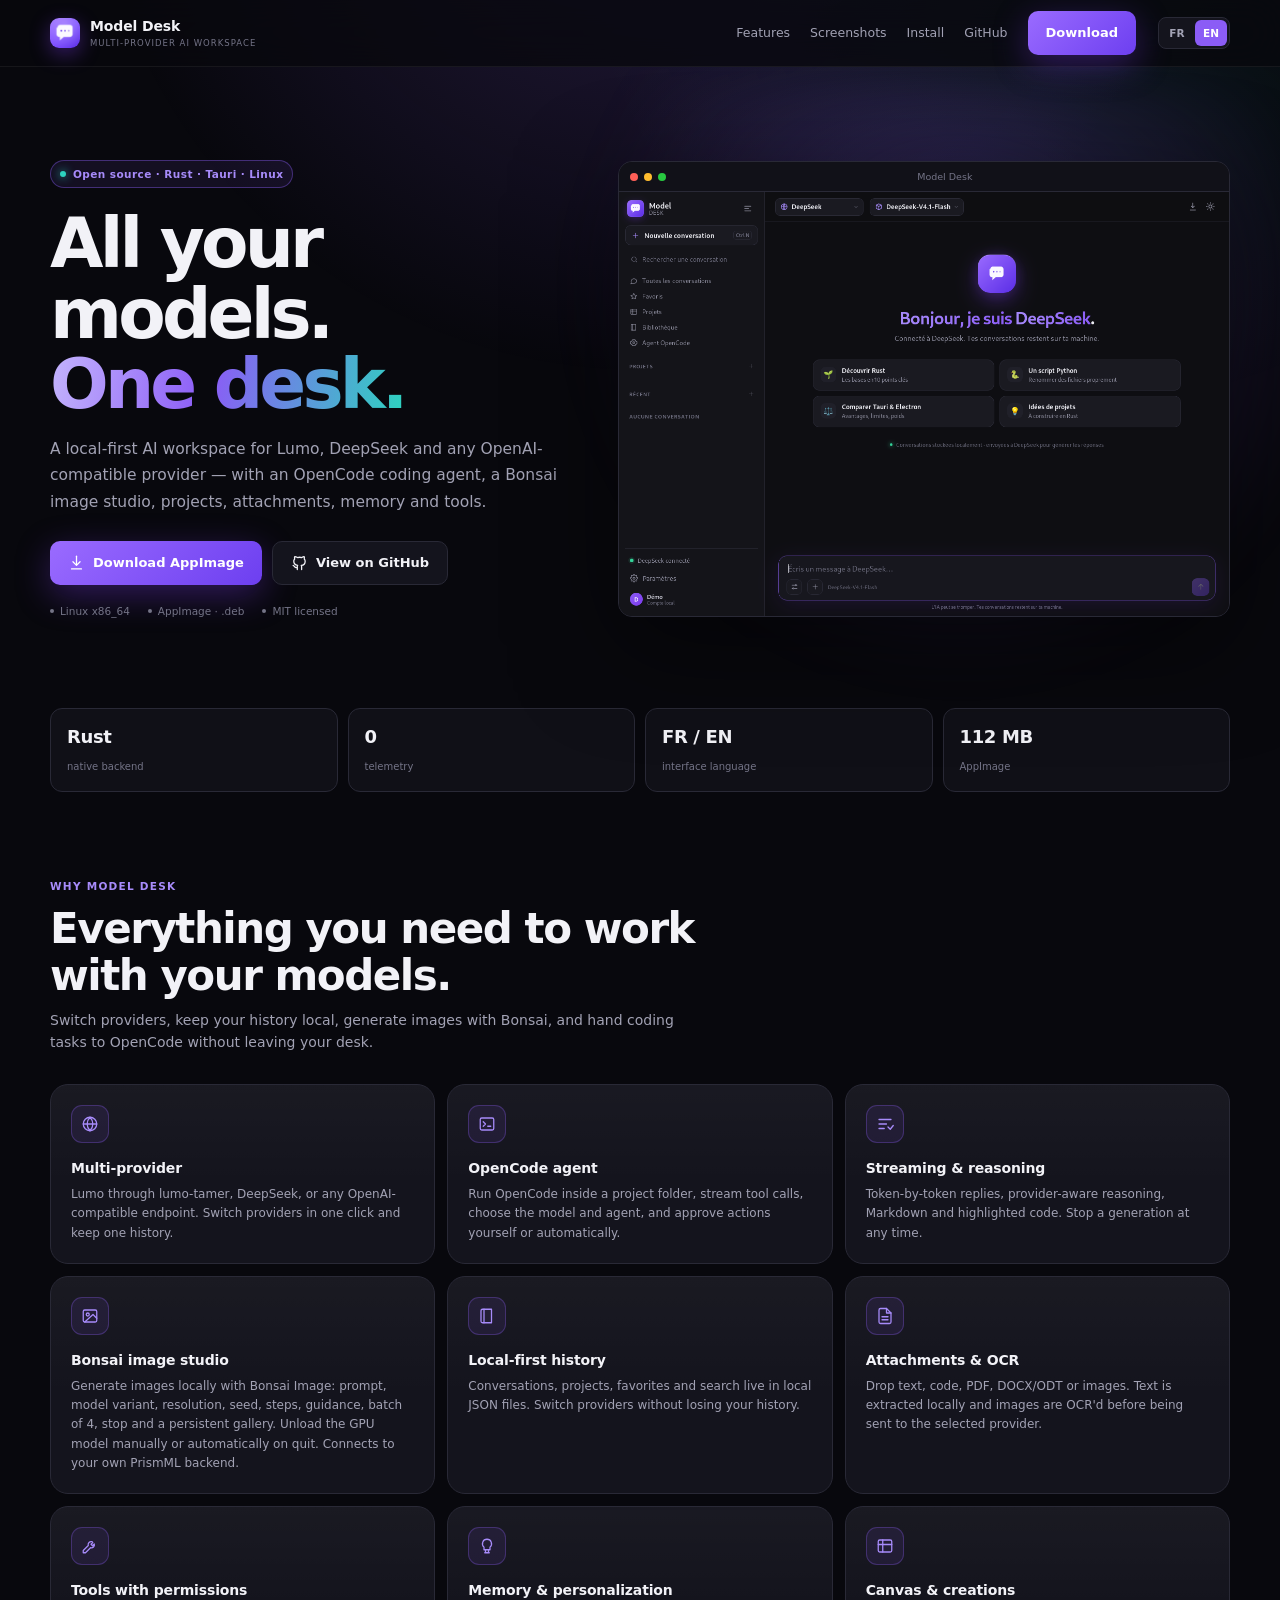
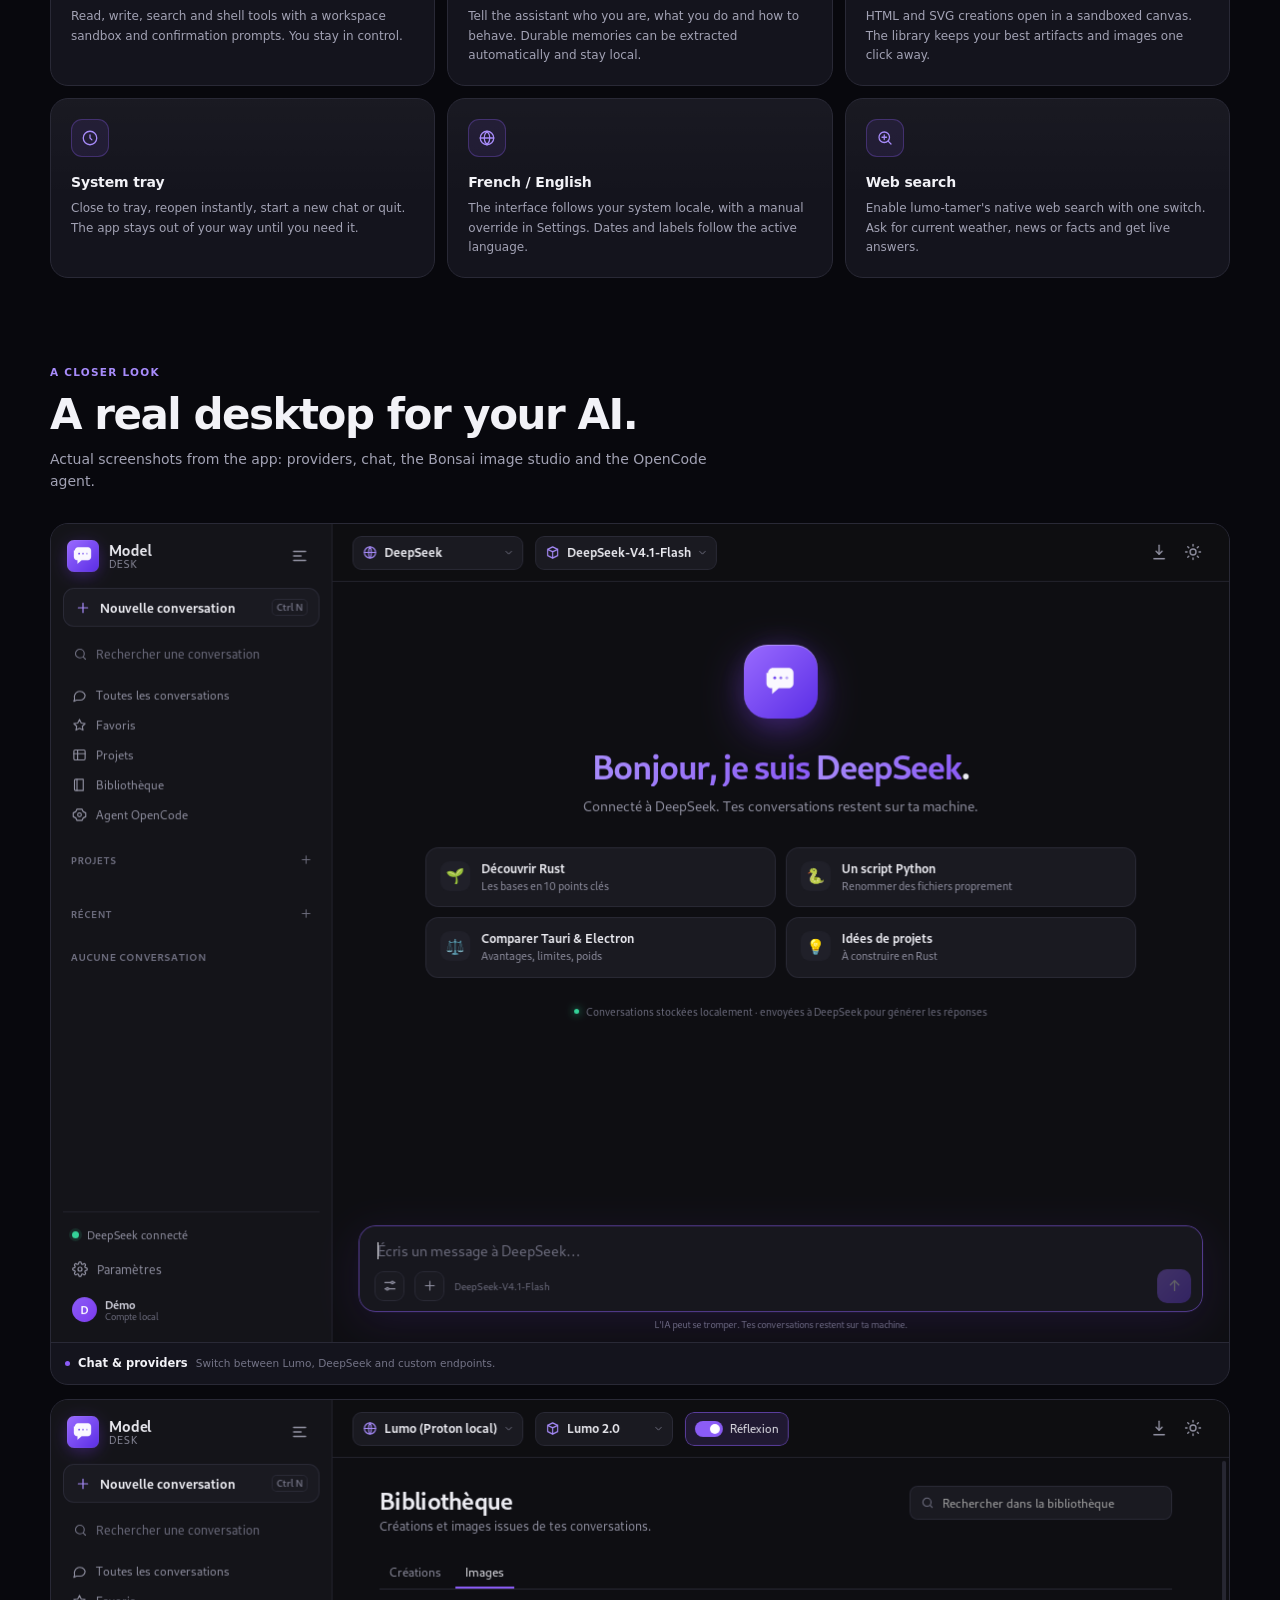
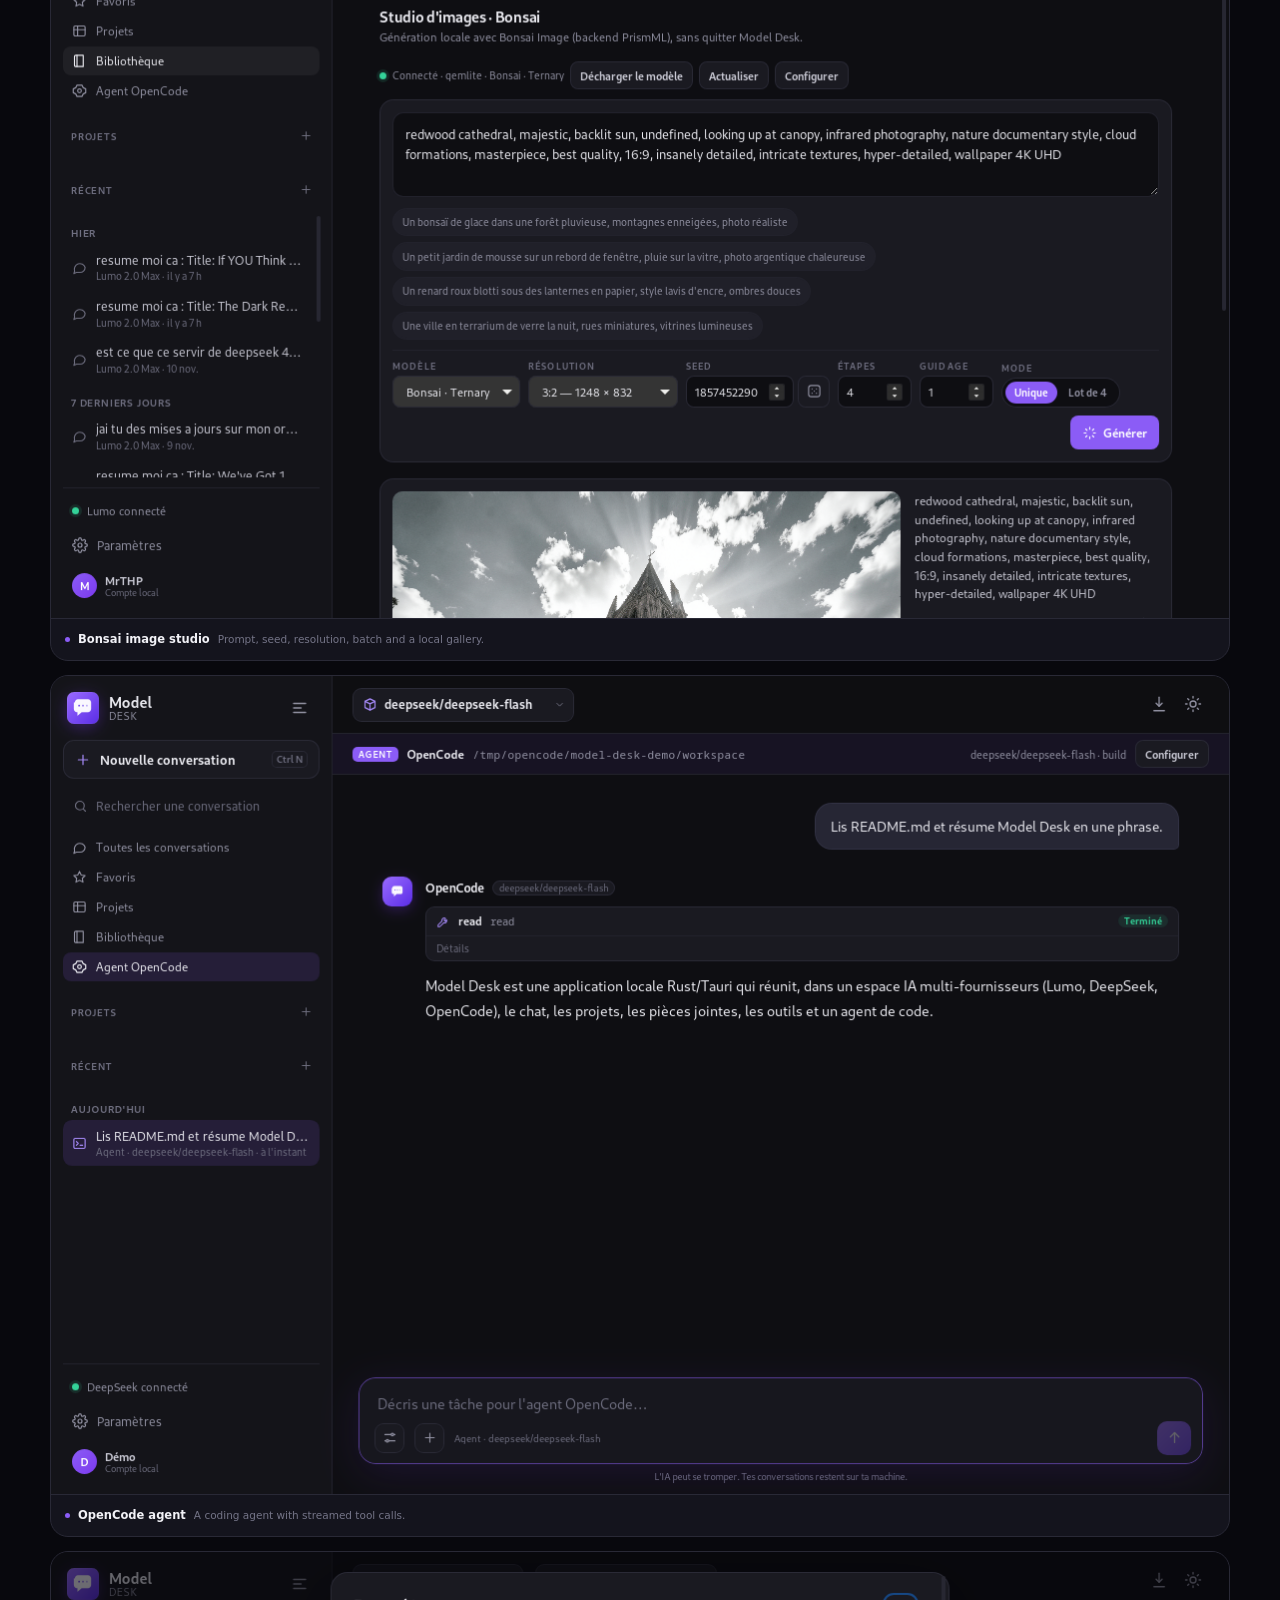
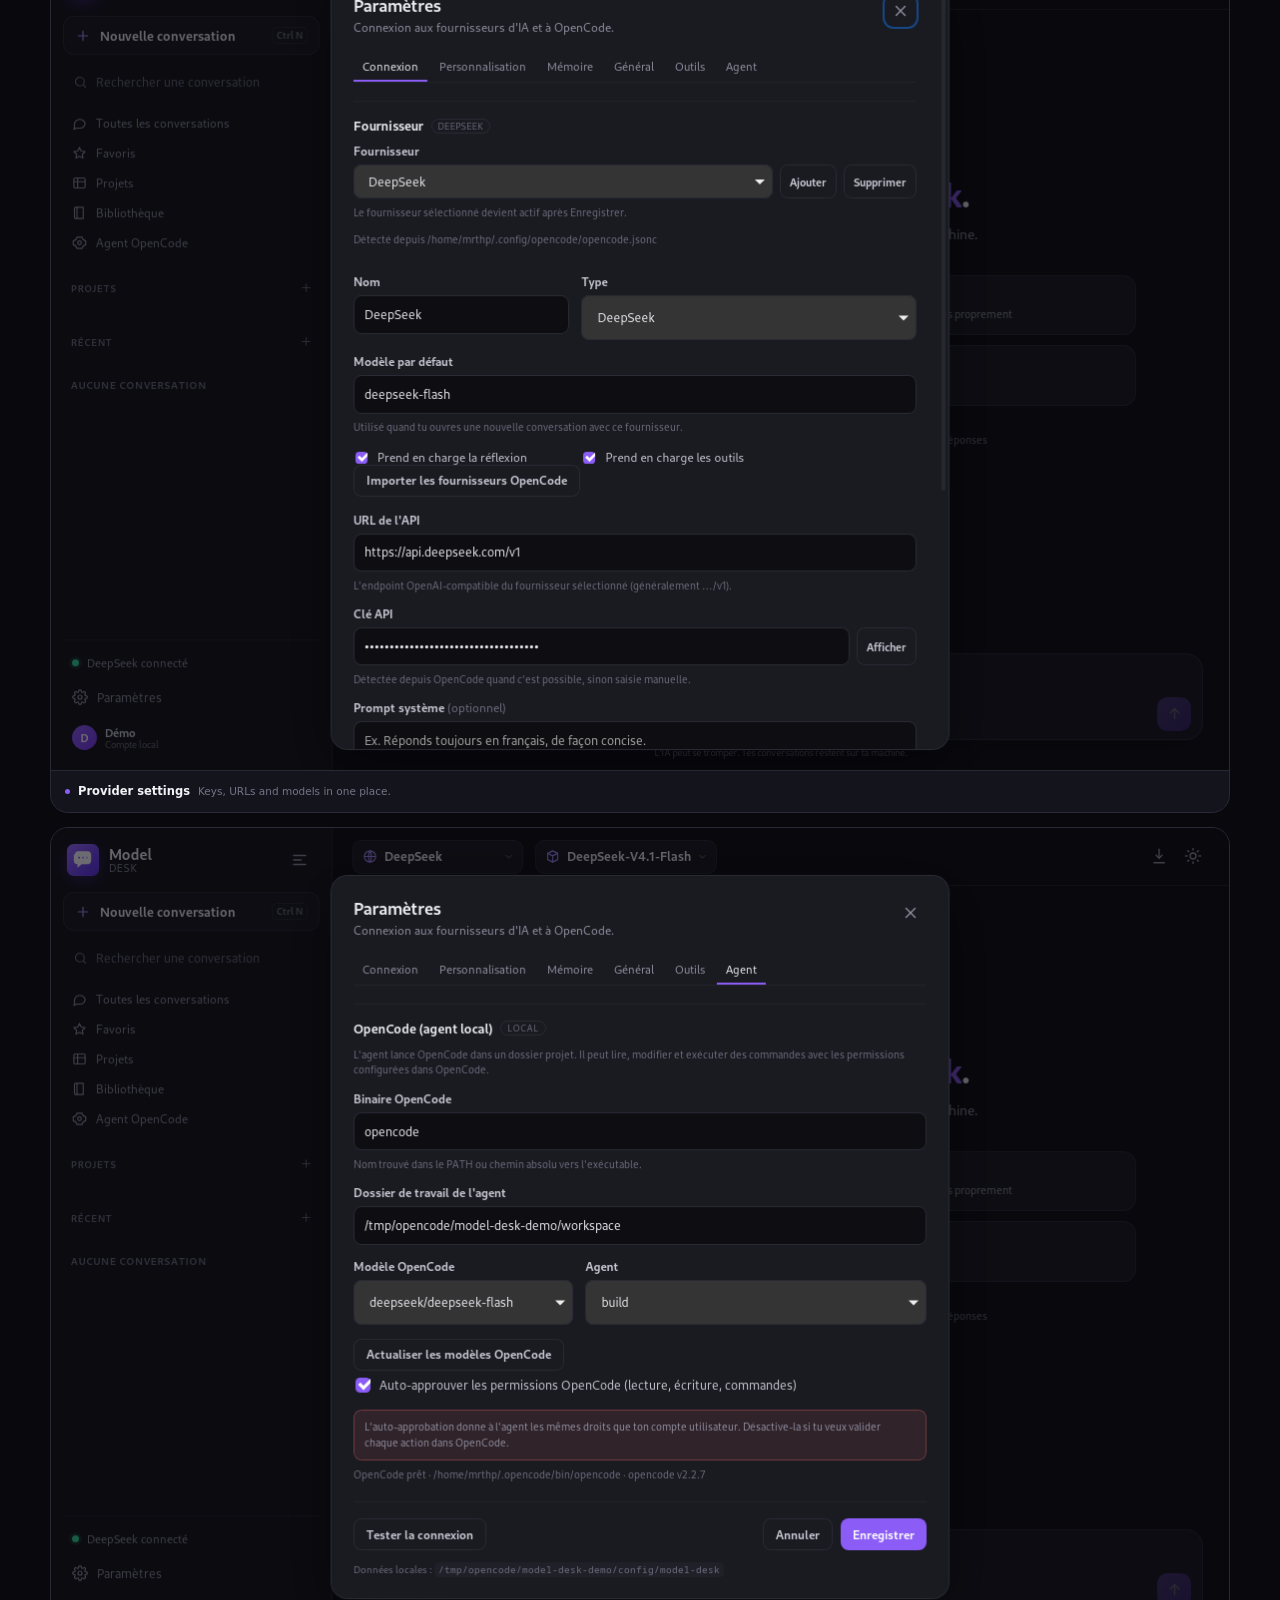
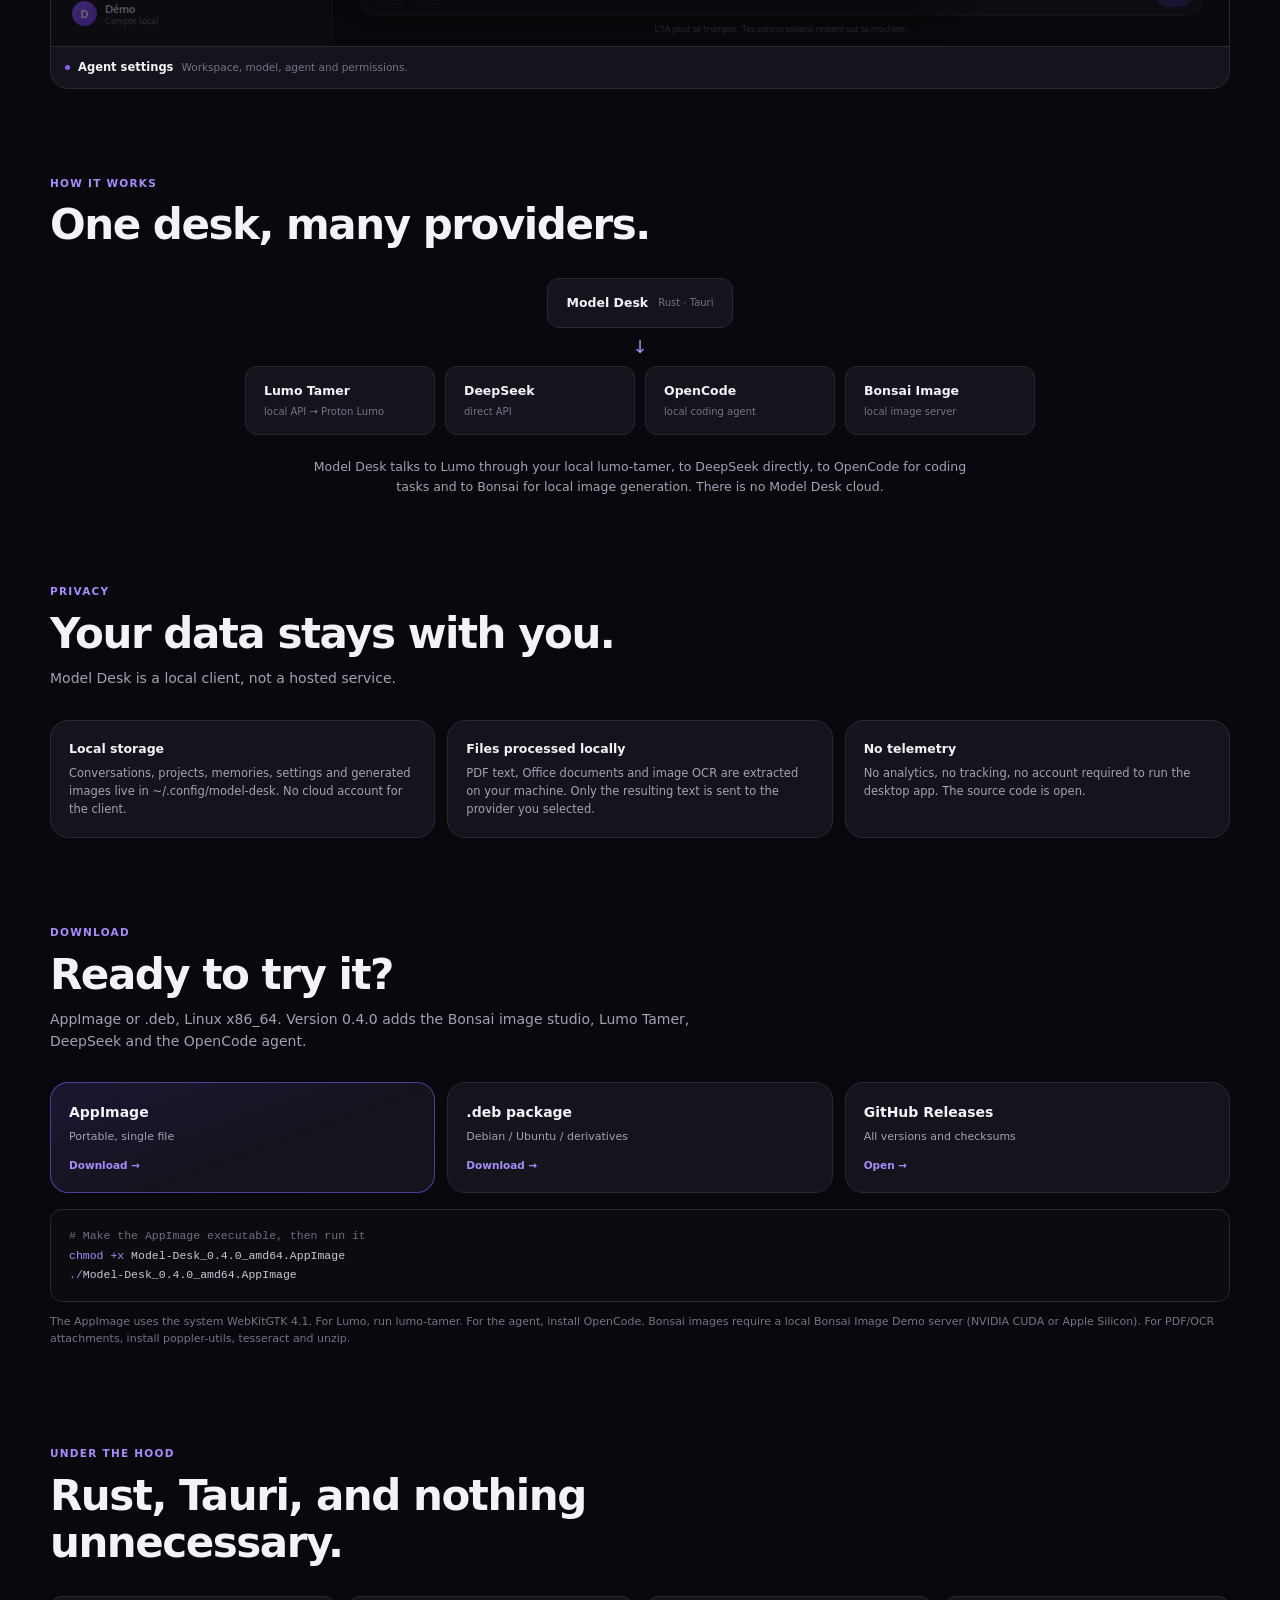
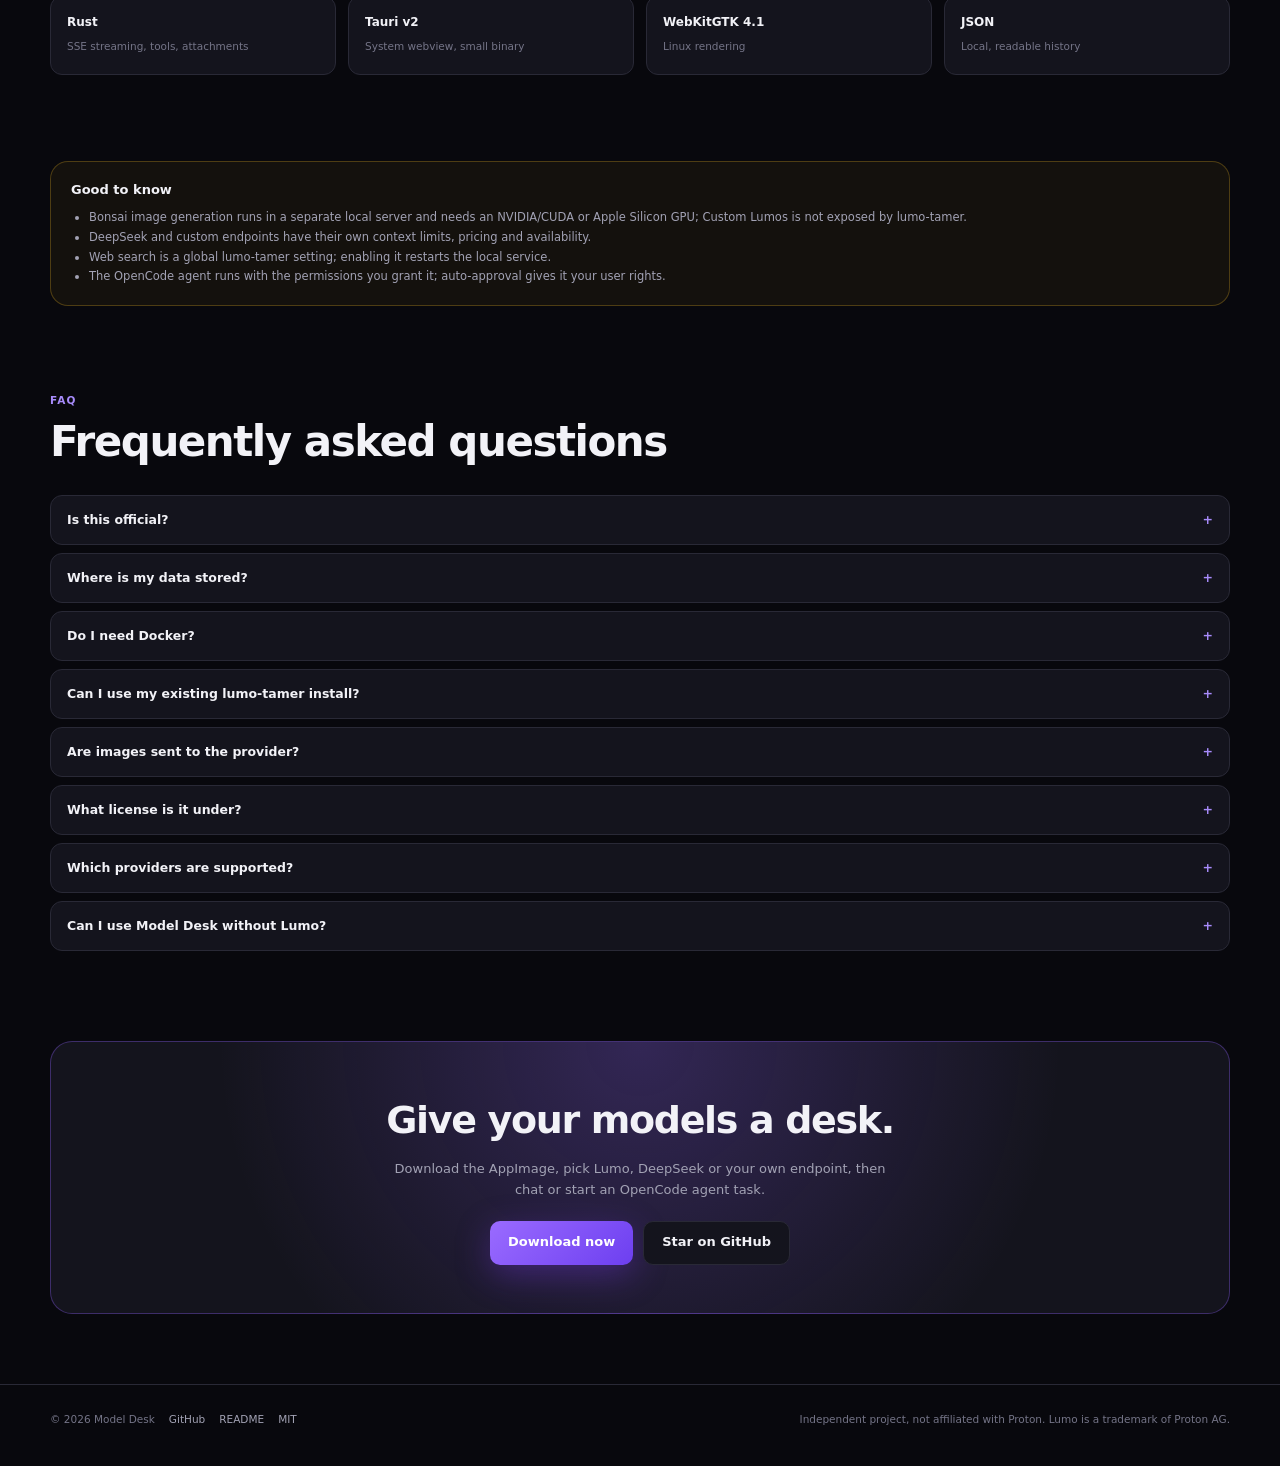
==== commit 6d9108db: "Add Bonsai image studio with GPU unload on quit - Native Bonsai studio in Library > Images: prompt, " ====
--- a/docs/index.html
+++ b/docs/index.html
@@ -38,7 +38,7 @@
           <h1 data-i18n-html="hero.title">All your models.<br><span>One desk.</span></h1>
           <p data-i18n="hero.subtitle">A local-first AI workspace for Lumo, DeepSeek and any OpenAI-compatible provider — with an OpenCode coding agent, projects, attachments, memory and tools.</p>
           <div class="actions">
-            <a class="btn primary" href="https://github.com/MrTHP/model-desk/releases/latest/download/Model-Desk_0.3.0_amd64.AppImage">
+            <a class="btn primary" href="https://github.com/MrTHP/model-desk/releases/latest/download/Model-Desk_0.4.0_amd64.AppImage">
               <svg viewBox="0 0 24 24"><path d="M12 3v12"/><path d="m7 11 5 5 5-5"/><path d="M5 21h14"/></svg>
               <span data-i18n="hero.download">Download AppImage</span>
             </a>
@@ -93,6 +93,11 @@
             <p data-i18n="features.streaming.text">Token-by-token replies, provider-aware reasoning, Markdown and highlighted code. Stop a generation at any time.</p>
           </article>
           <article class="card">
+            <div class="card-icon"><svg viewBox="0 0 24 24"><rect x="3" y="4" width="18" height="16" rx="2"/><circle cx="9" cy="10" r="2"/><path d="m21 15-5-5L5 20"/></svg></div>
+            <h3 data-i18n="features.images.title">Bonsai image studio</h3>
+            <p data-i18n="features.images.text">Generate images locally with Bonsai Image: prompt, model variant, resolution, seed, steps, guidance, batch of 4, stop and a persistent gallery. Unload the GPU model manually or automatically on quit. Connects to your own PrismML backend.</p>
+          </article>
+          <article class="card">
             <div class="card-icon"><svg viewBox="0 0 24 24"><path d="M4 19V5a2 2 0 0 1 2-2h12v18H6a2 2 0 0 1-2-2Z"/><path d="M8 3v18"/></svg></div>
             <h3 data-i18n="features.local.title">Local-first history</h3>
             <p data-i18n="features.local.text">Conversations, projects, favorites and search live in local JSON files. Switch providers without losing your history.</p>
@@ -139,13 +144,17 @@
         <div class="section-head">
           <span class="kicker" data-i18n="gallery.kicker">A closer look</span>
           <h2 data-i18n="gallery.title">A real desktop for your AI.</h2>
-          <p data-i18n="gallery.subtitle">Actual screenshots from the app: providers, chat and the OpenCode agent.</p>
+          <p data-i18n="gallery.subtitle">Actual screenshots from the app: providers, chat, the Bonsai image studio and the OpenCode agent.</p>
         </div>
 
         <div class="gallery">
           <figure class="wide">
             <img src="screenshots/chat-hero.png" alt="Model Desk chat with the DeepSeek provider selected">
             <figcaption><strong data-i18n="gallery.chat.title">Chat & providers</strong> <span data-i18n="gallery.chat.text">Switch between Lumo, DeepSeek and custom endpoints.</span></figcaption>
+          </figure>
+          <figure class="wide">
+            <img src="screenshots/images-studio.png" alt="Model Desk Bonsai image studio with prompt, model, resolution, seed, steps and gallery">
+            <figcaption><strong data-i18n="gallery.images.title">Bonsai image studio</strong> <span data-i18n="gallery.images.text">Prompt, seed, resolution, batch and a local gallery.</span></figcaption>
           </figure>
           <figure class="wide">
             <img src="screenshots/agent.png" alt="Model Desk OpenCode agent reading a file and streaming tool calls">
@@ -174,6 +183,7 @@
             <div class="pipeline-node"><strong data-i18n="pipeline.lumo">Lumo Tamer</strong><span data-i18n="pipeline.lumoSub">local API → Proton Lumo</span></div>
             <div class="pipeline-node"><strong data-i18n="pipeline.deepseek">DeepSeek</strong><span data-i18n="pipeline.deepseekSub">direct API</span></div>
             <div class="pipeline-node"><strong data-i18n="pipeline.opencode">OpenCode</strong><span data-i18n="pipeline.opencodeSub">local coding agent</span></div>
+            <div class="pipeline-node"><strong data-i18n="pipeline.bonsai">Bonsai Image</strong><span data-i18n="pipeline.bonsaiSub">local image server</span></div>
           </div>
         </div>
         <p class="pipeline-note" data-i18n="pipeline.note">Model Desk talks to Lumo through your local lumo-tamer, to DeepSeek directly, and to OpenCode for coding tasks. There is no Model Desk cloud.</p>
@@ -205,16 +215,16 @@
         <div class="section-head">
           <span class="kicker" data-i18n="install.kicker">Download</span>
           <h2 data-i18n="install.title">Ready to try it?</h2>
-          <p data-i18n="install.subtitle">AppImage or .deb, Linux x86_64. Version 0.3.0 includes Lumo Tamer, DeepSeek and the OpenCode agent.</p>
+          <p data-i18n="install.subtitle">AppImage or .deb, Linux x86_64. Version 0.4.0 includes Lumo Tamer, DeepSeek and the OpenCode agent.</p>
         </div>
 
         <div class="download-grid">
-          <a class="download-card primary" href="https://github.com/MrTHP/model-desk/releases/latest/download/Model-Desk_0.3.0_amd64.AppImage">
+          <a class="download-card primary" href="https://github.com/MrTHP/model-desk/releases/latest/download/Model-Desk_0.4.0_amd64.AppImage">
             <strong data-i18n="install.appimage">AppImage</strong>
             <span data-i18n="install.appimageText">Portable, single file</span>
             <em data-i18n="install.download">Download →</em>
           </a>
-          <a class="download-card" href="https://github.com/MrTHP/model-desk/releases/latest/download/Model-Desk_0.3.0_amd64.deb">
+          <a class="download-card" href="https://github.com/MrTHP/model-desk/releases/latest/download/Model-Desk_0.4.0_amd64.deb">
             <strong data-i18n="install.deb">.deb package</strong>
             <span data-i18n="install.debText">Debian / Ubuntu / derivatives</span>
             <em data-i18n="install.download">Download →</em>
@@ -227,8 +237,8 @@
         </div>
 
         <pre class="code-block"><code><span class="comment" data-i18n="install.comment"># Make the AppImage executable, then run it</span>
-<span class="cmd">chmod +x</span> Model-Desk_0.3.0_amd64.AppImage
-<span class="cmd">./</span>Model-Desk_0.3.0_amd64.AppImage</code></pre>
+<span class="cmd">chmod +x</span> Model-Desk_0.4.0_amd64.AppImage
+<span class="cmd">./</span>Model-Desk_0.4.0_amd64.AppImage</code></pre>
         <p class="install-note" data-i18n="install.note">The AppImage uses the system WebKitGTK 4.1. For Lumo, run lumo-tamer. For the agent, install OpenCode. For PDF/OCR attachments, install poppler-utils, tesseract and unzip.</p>
       </section>
 
@@ -302,7 +312,7 @@
         <h2 data-i18n="cta.title">Give your models a desk.</h2>
         <p data-i18n="cta.text">Download the AppImage, pick Lumo, DeepSeek or your own endpoint, then chat or start an OpenCode agent task.</p>
         <div class="actions">
-          <a class="btn primary" href="https://github.com/MrTHP/model-desk/releases/latest/download/Model-Desk_0.3.0_amd64.AppImage" data-i18n="cta.download">Download now</a>
+          <a class="btn primary" href="https://github.com/MrTHP/model-desk/releases/latest/download/Model-Desk_0.4.0_amd64.AppImage" data-i18n="cta.download">Download now</a>
           <a class="btn ghost" href="https://github.com/MrTHP/model-desk" target="_blank" rel="noopener" data-i18n="cta.github">Star on GitHub</a>
         </div>
       </section>
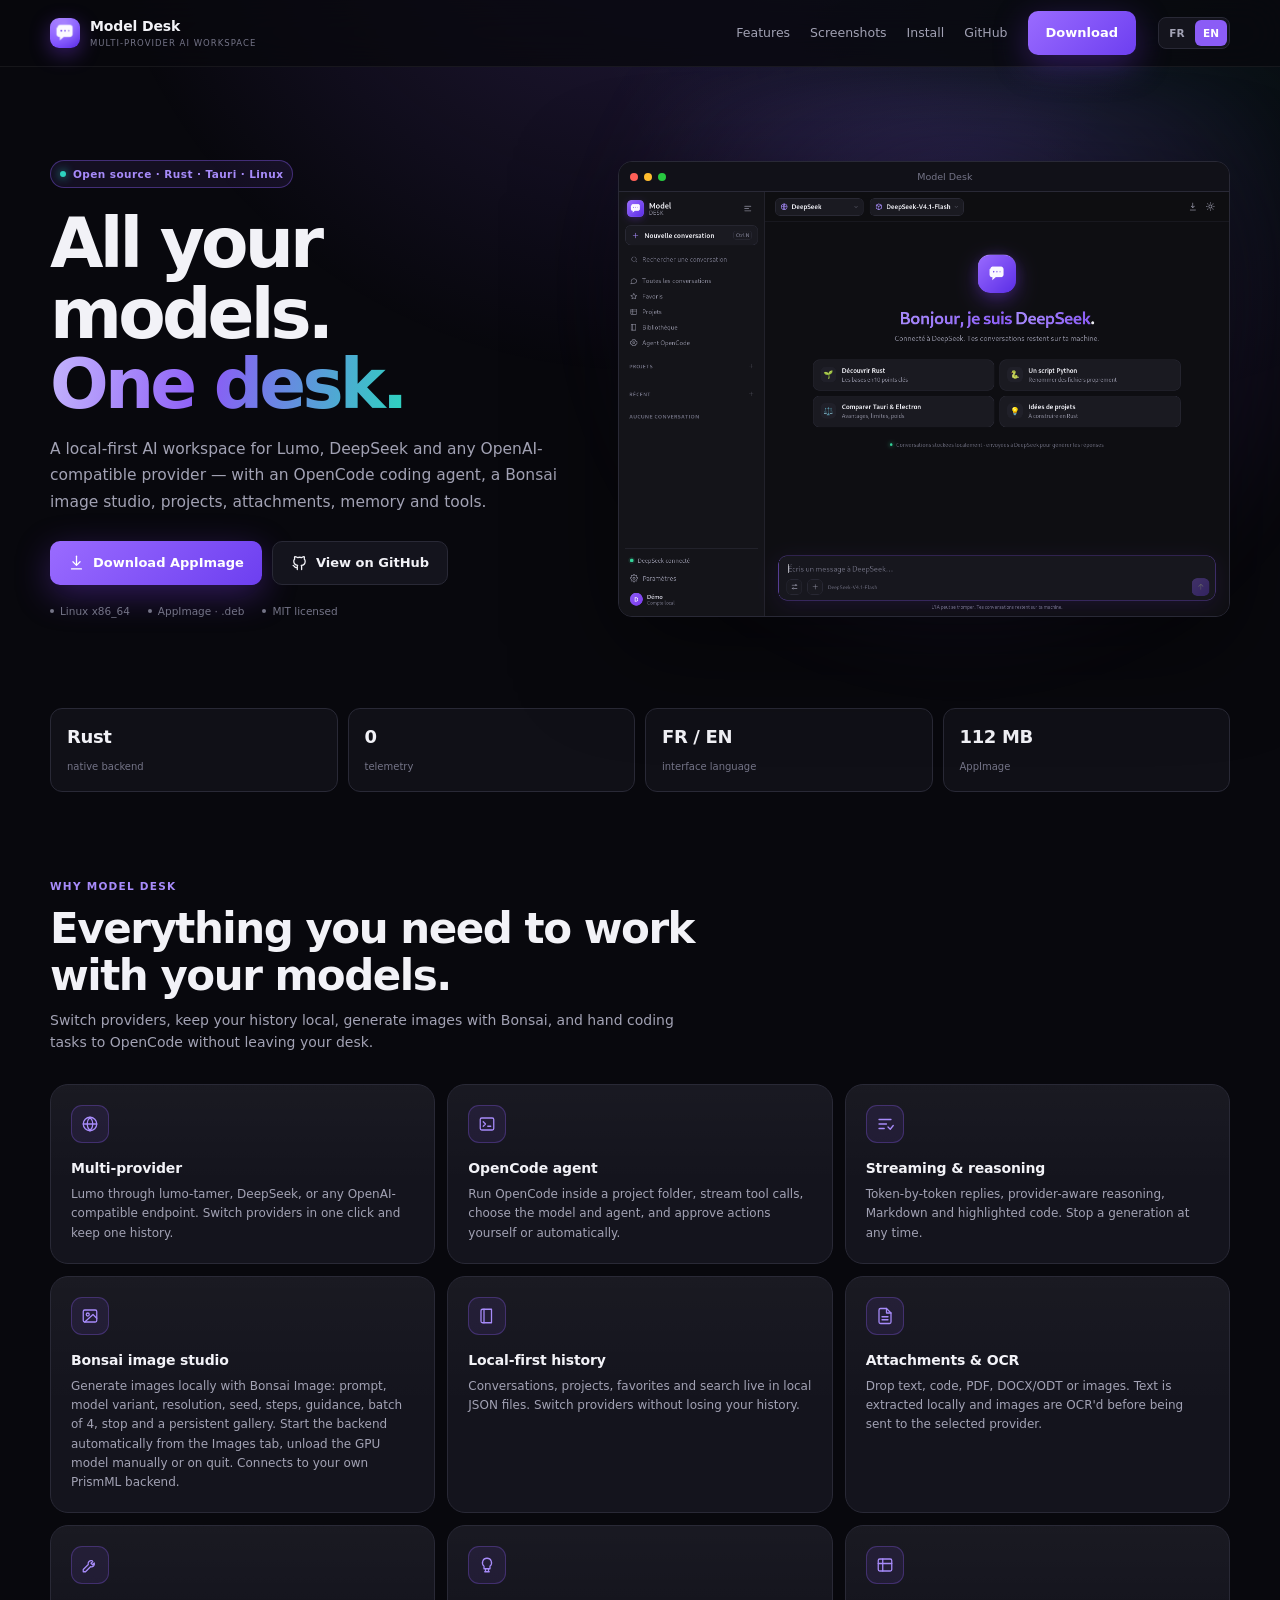
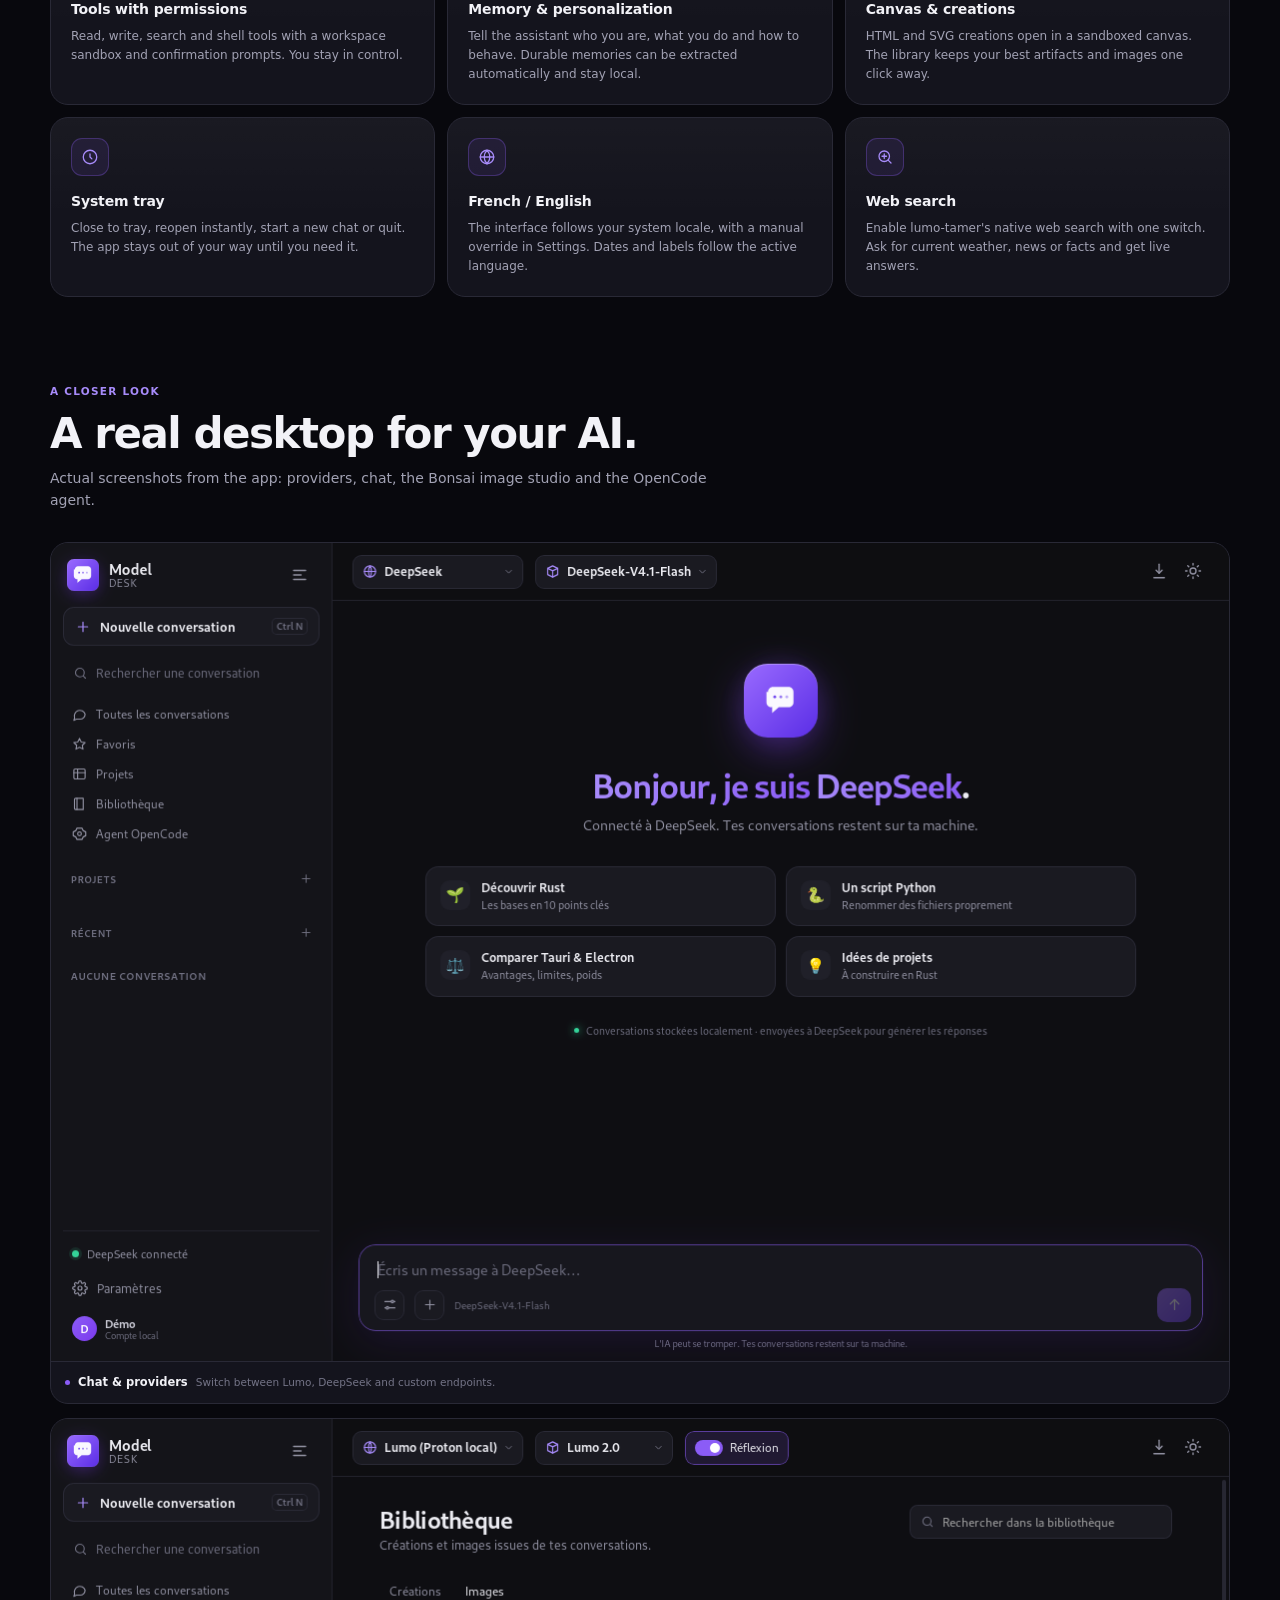
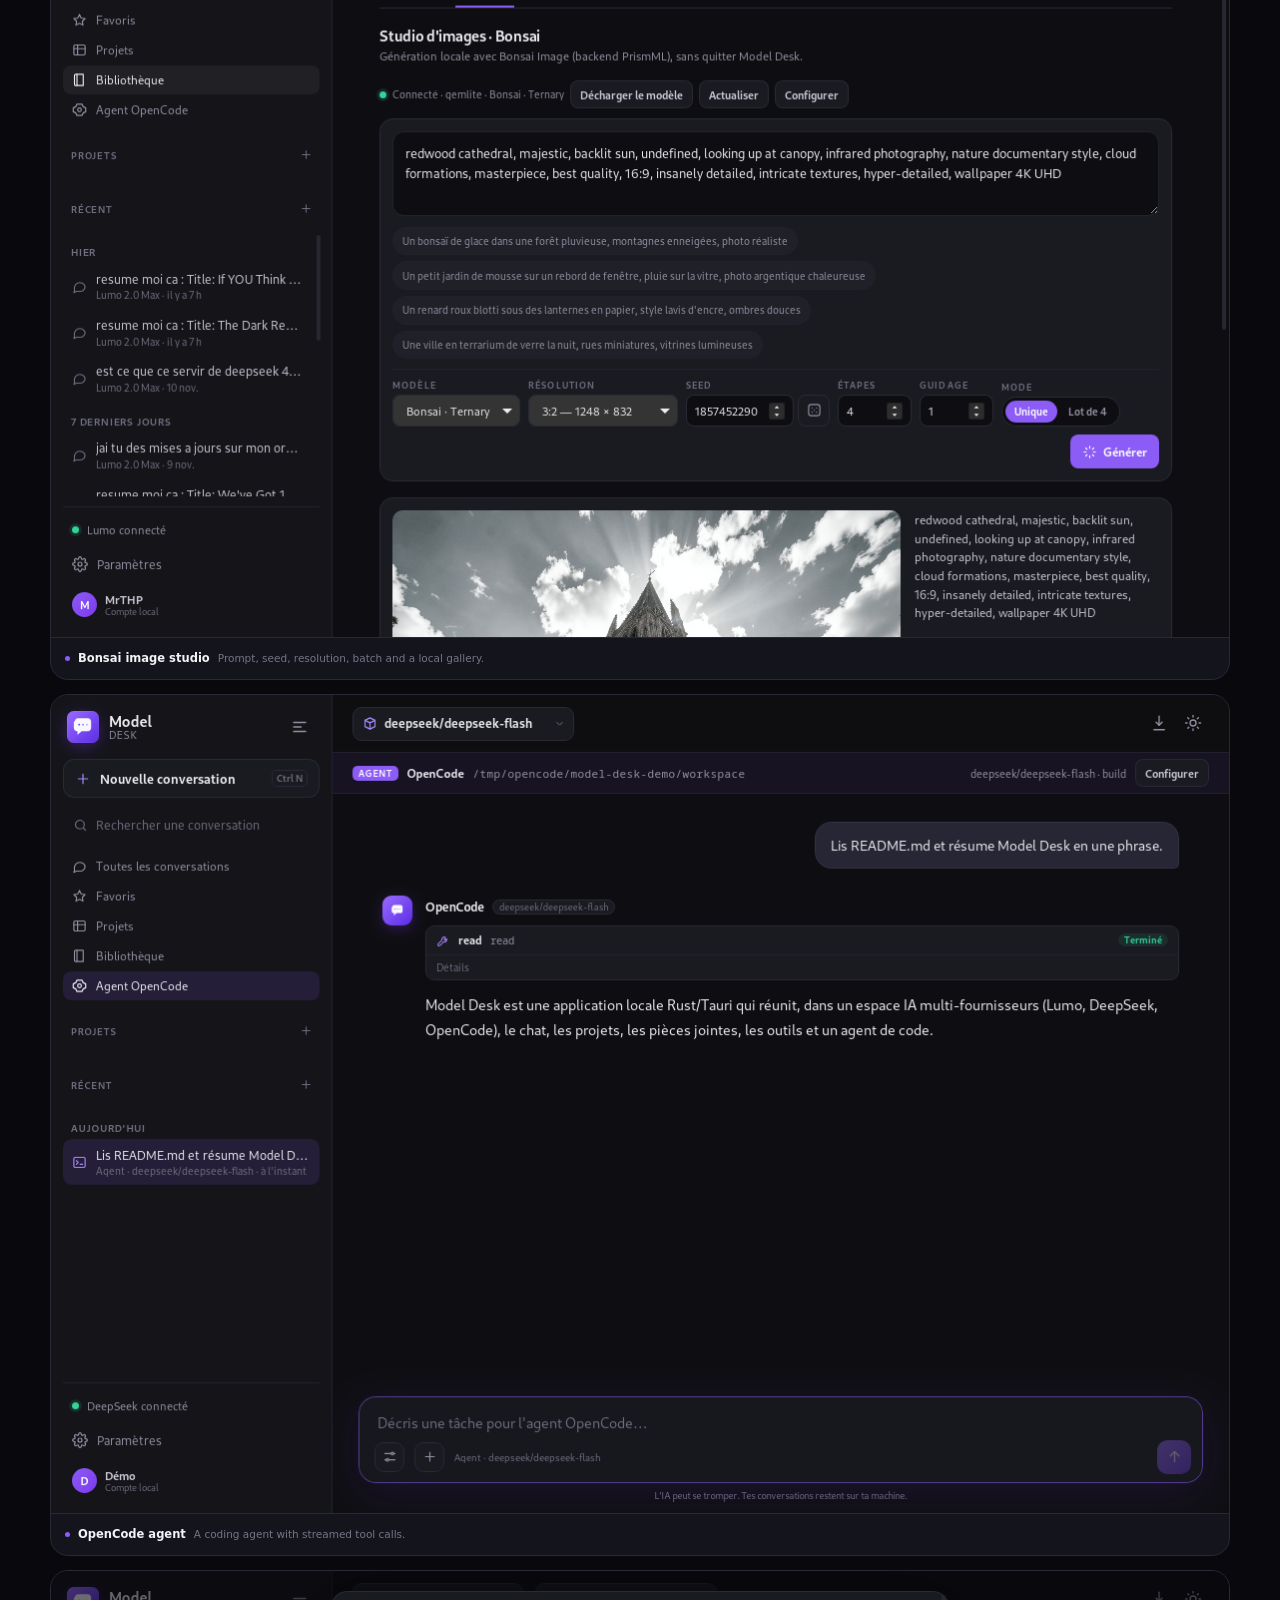
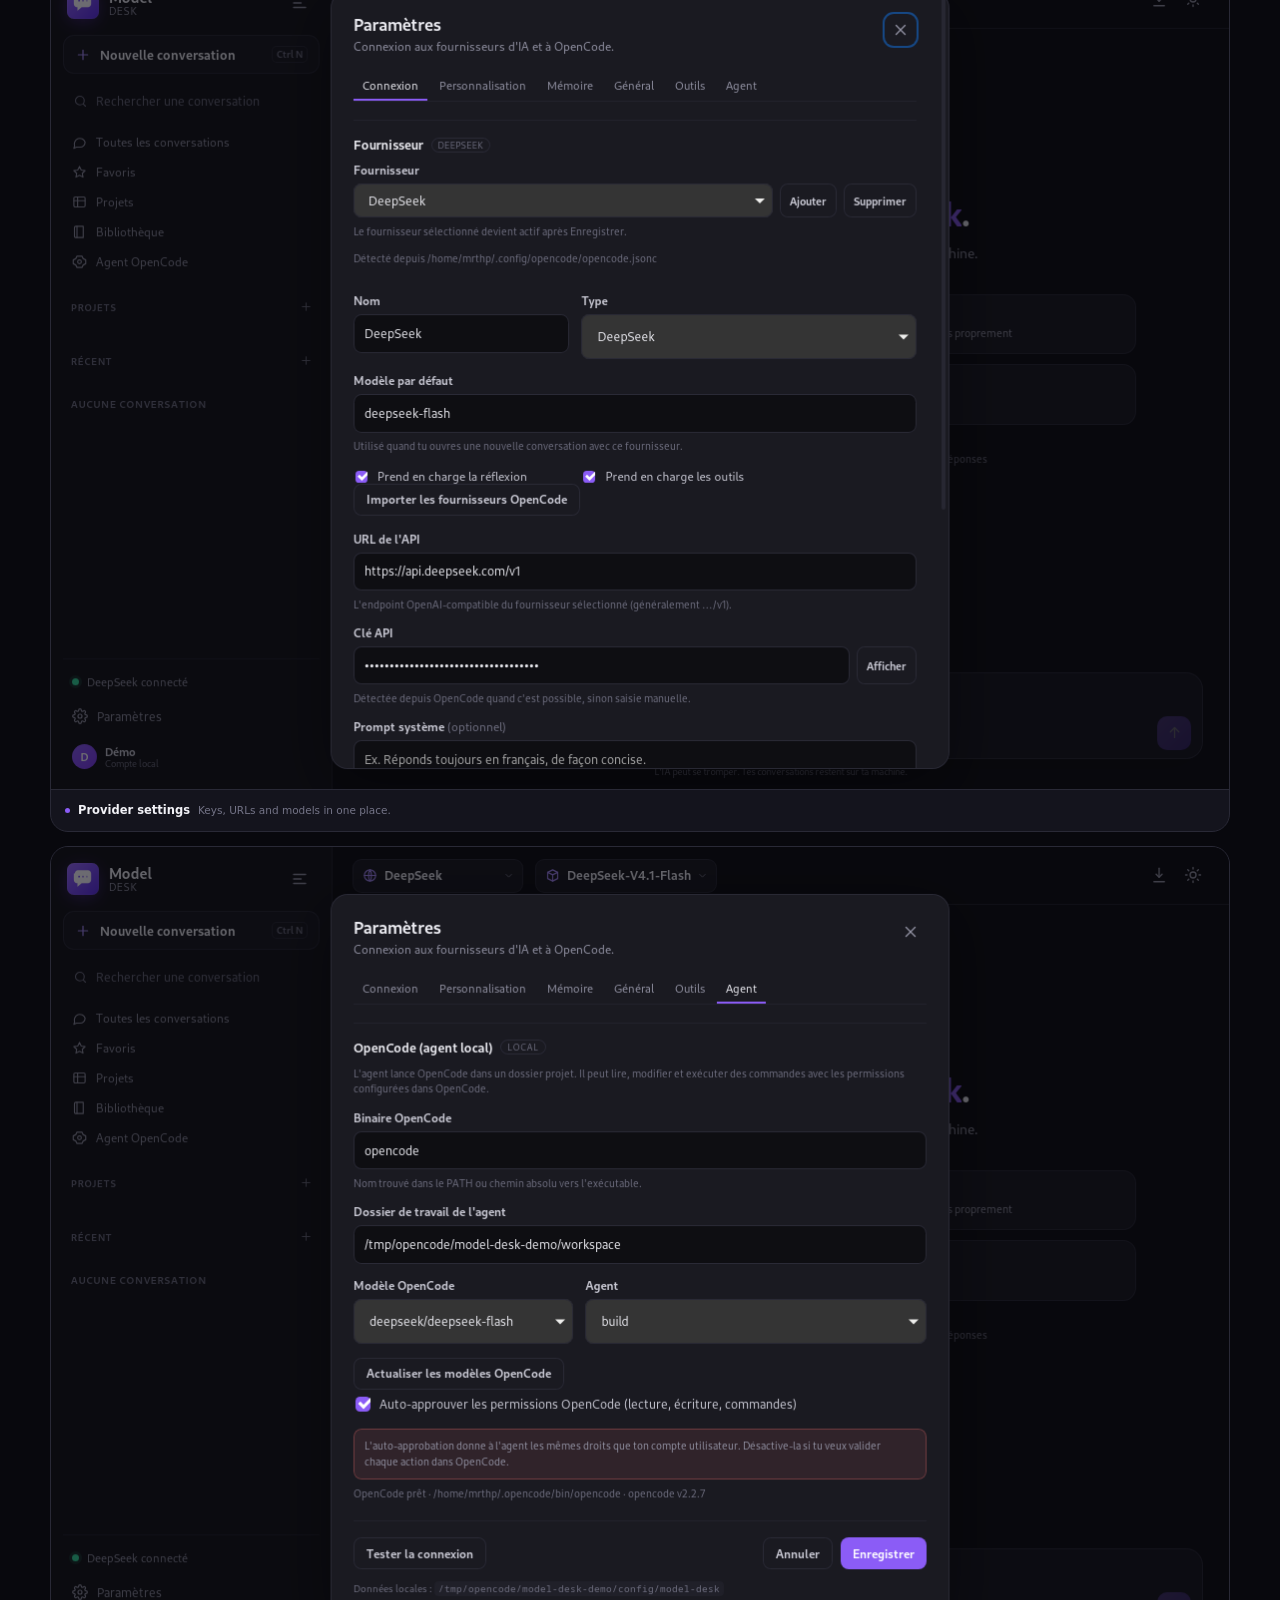
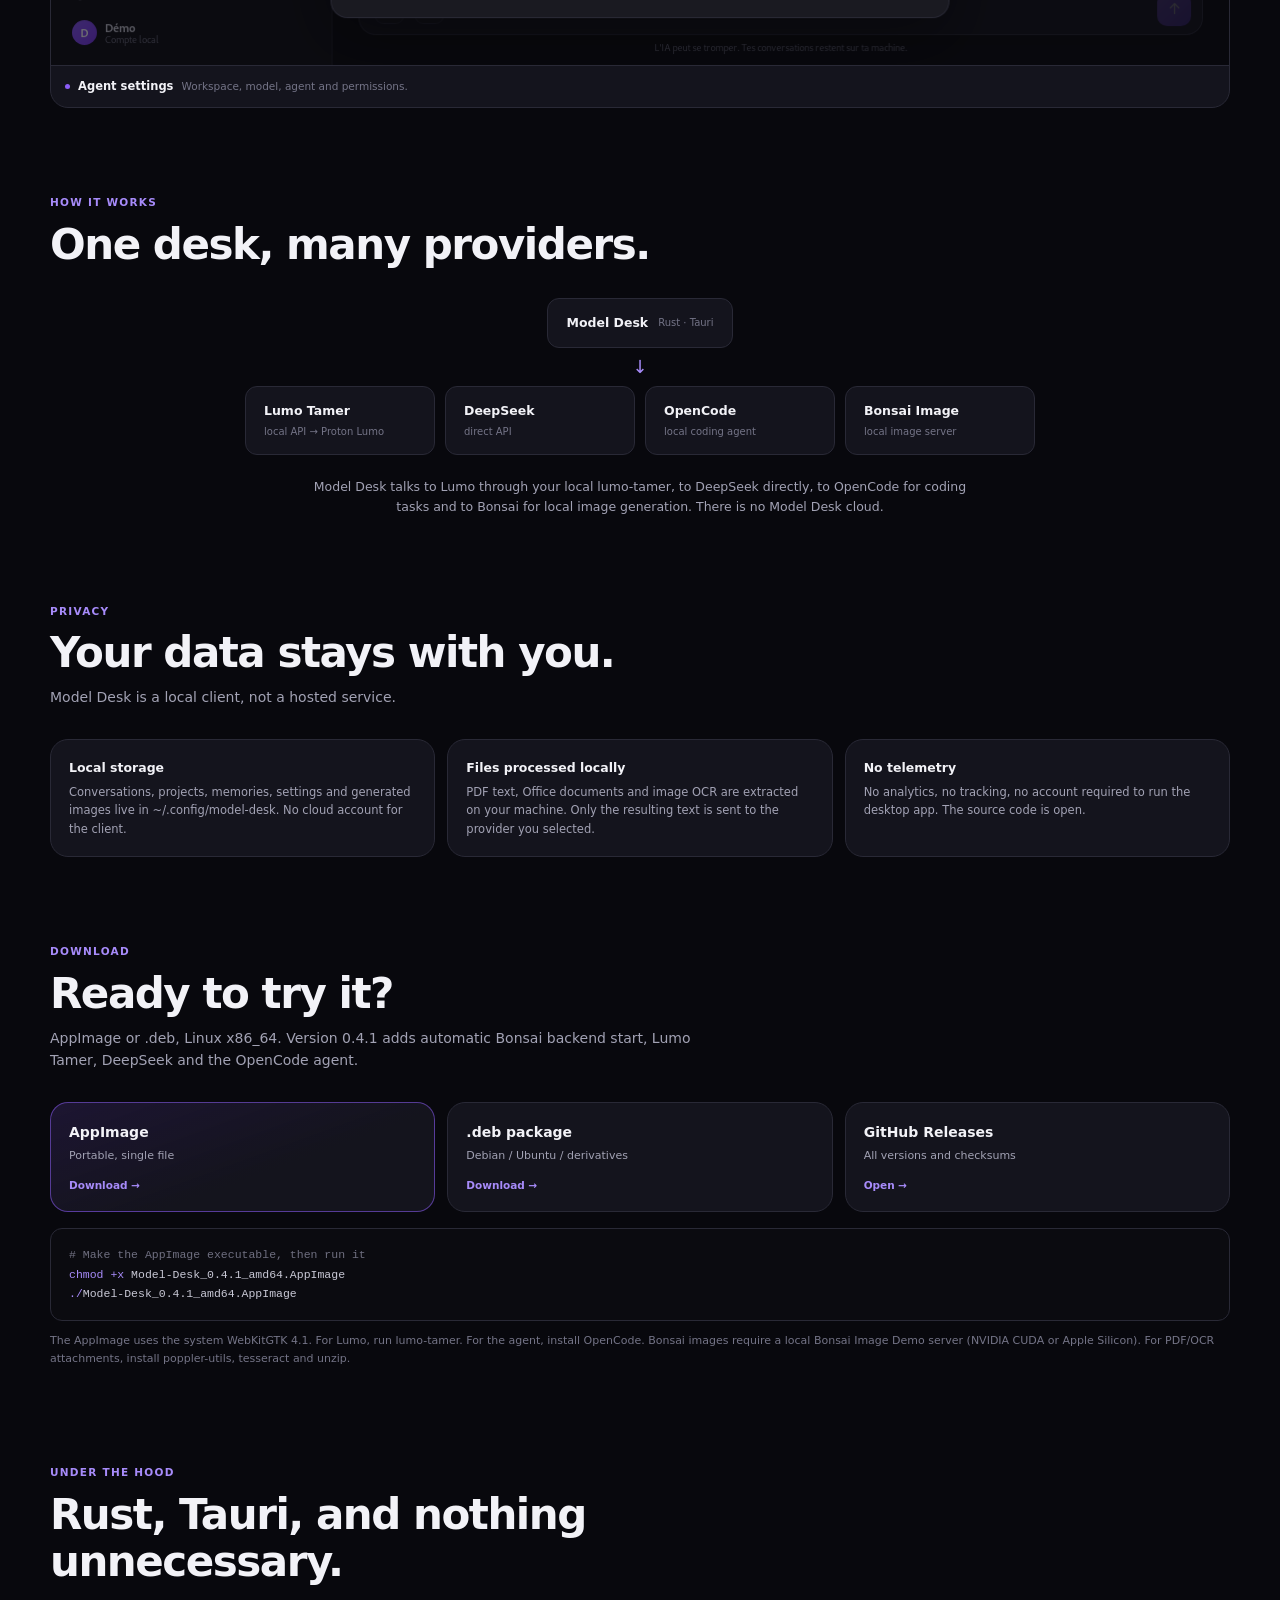
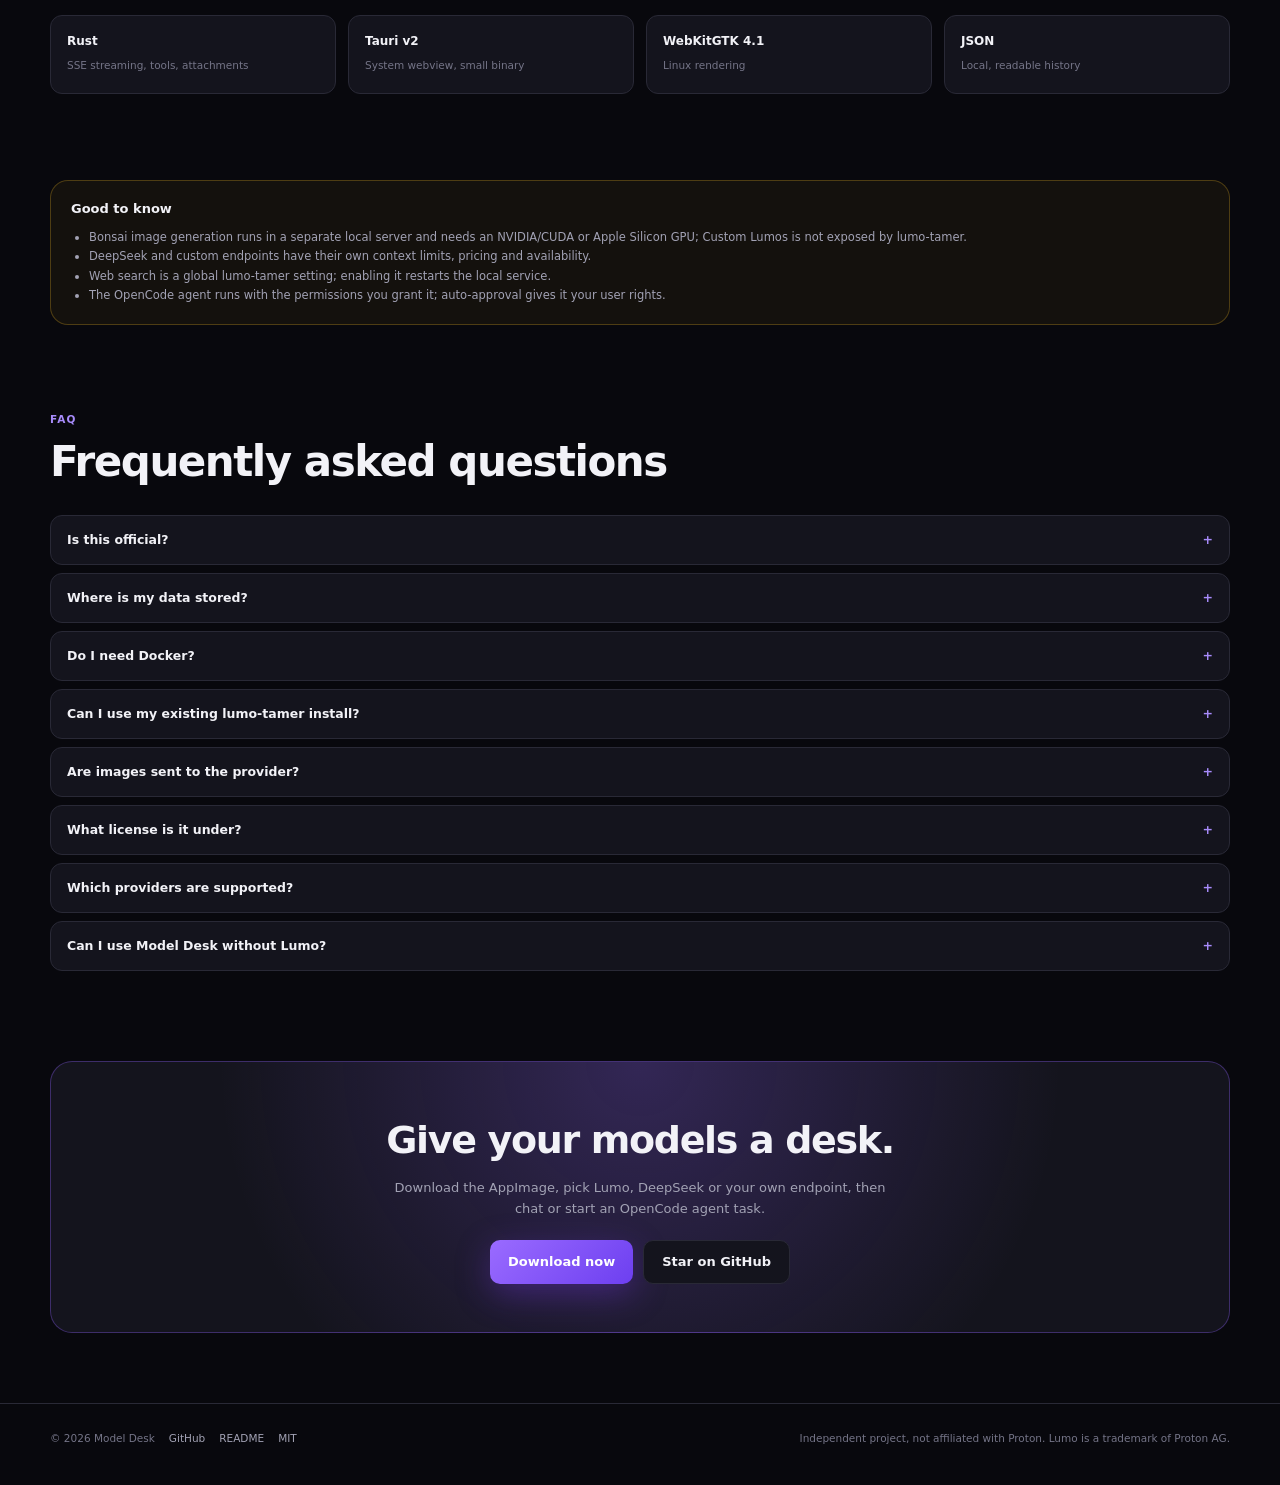
==== commit 723a504a: "Start the Bonsai backend from the Images tab - Add a Start backend button in the image studio and Se" ====
--- a/docs/index.html
+++ b/docs/index.html
@@ -38,7 +38,7 @@
           <h1 data-i18n-html="hero.title">All your models.<br><span>One desk.</span></h1>
           <p data-i18n="hero.subtitle">A local-first AI workspace for Lumo, DeepSeek and any OpenAI-compatible provider — with an OpenCode coding agent, projects, attachments, memory and tools.</p>
           <div class="actions">
-            <a class="btn primary" href="https://github.com/MrTHP/model-desk/releases/latest/download/Model-Desk_0.4.0_amd64.AppImage">
+            <a class="btn primary" href="https://github.com/MrTHP/model-desk/releases/latest/download/Model-Desk_0.4.1_amd64.AppImage">
               <svg viewBox="0 0 24 24"><path d="M12 3v12"/><path d="m7 11 5 5 5-5"/><path d="M5 21h14"/></svg>
               <span data-i18n="hero.download">Download AppImage</span>
             </a>
@@ -95,7 +95,7 @@
           <article class="card">
             <div class="card-icon"><svg viewBox="0 0 24 24"><rect x="3" y="4" width="18" height="16" rx="2"/><circle cx="9" cy="10" r="2"/><path d="m21 15-5-5L5 20"/></svg></div>
             <h3 data-i18n="features.images.title">Bonsai image studio</h3>
-            <p data-i18n="features.images.text">Generate images locally with Bonsai Image: prompt, model variant, resolution, seed, steps, guidance, batch of 4, stop and a persistent gallery. Unload the GPU model manually or automatically on quit. Connects to your own PrismML backend.</p>
+            <p data-i18n="features.images.text">Generate images locally with Bonsai Image: prompt, model variant, resolution, seed, steps, guidance, batch of 4, stop and a persistent gallery. Start the backend automatically from the Images tab, unload the GPU model manually or on quit. Connects to your own PrismML backend.</p>
           </article>
           <article class="card">
             <div class="card-icon"><svg viewBox="0 0 24 24"><path d="M4 19V5a2 2 0 0 1 2-2h12v18H6a2 2 0 0 1-2-2Z"/><path d="M8 3v18"/></svg></div>
@@ -215,16 +215,16 @@
         <div class="section-head">
           <span class="kicker" data-i18n="install.kicker">Download</span>
           <h2 data-i18n="install.title">Ready to try it?</h2>
-          <p data-i18n="install.subtitle">AppImage or .deb, Linux x86_64. Version 0.4.0 includes Lumo Tamer, DeepSeek and the OpenCode agent.</p>
+          <p data-i18n="install.subtitle">AppImage or .deb, Linux x86_64. Version 0.4.1 adds automatic Bonsai backend start, Lumo Tamer, DeepSeek and the OpenCode agent.</p>
         </div>
 
         <div class="download-grid">
-          <a class="download-card primary" href="https://github.com/MrTHP/model-desk/releases/latest/download/Model-Desk_0.4.0_amd64.AppImage">
+          <a class="download-card primary" href="https://github.com/MrTHP/model-desk/releases/latest/download/Model-Desk_0.4.1_amd64.AppImage">
             <strong data-i18n="install.appimage">AppImage</strong>
             <span data-i18n="install.appimageText">Portable, single file</span>
             <em data-i18n="install.download">Download →</em>
           </a>
-          <a class="download-card" href="https://github.com/MrTHP/model-desk/releases/latest/download/Model-Desk_0.4.0_amd64.deb">
+          <a class="download-card" href="https://github.com/MrTHP/model-desk/releases/latest/download/Model-Desk_0.4.1_amd64.deb">
             <strong data-i18n="install.deb">.deb package</strong>
             <span data-i18n="install.debText">Debian / Ubuntu / derivatives</span>
             <em data-i18n="install.download">Download →</em>
@@ -237,8 +237,8 @@
         </div>
 
         <pre class="code-block"><code><span class="comment" data-i18n="install.comment"># Make the AppImage executable, then run it</span>
-<span class="cmd">chmod +x</span> Model-Desk_0.4.0_amd64.AppImage
-<span class="cmd">./</span>Model-Desk_0.4.0_amd64.AppImage</code></pre>
+<span class="cmd">chmod +x</span> Model-Desk_0.4.1_amd64.AppImage
+<span class="cmd">./</span>Model-Desk_0.4.1_amd64.AppImage</code></pre>
         <p class="install-note" data-i18n="install.note">The AppImage uses the system WebKitGTK 4.1. For Lumo, run lumo-tamer. For the agent, install OpenCode. For PDF/OCR attachments, install poppler-utils, tesseract and unzip.</p>
       </section>
 
@@ -312,7 +312,7 @@
         <h2 data-i18n="cta.title">Give your models a desk.</h2>
         <p data-i18n="cta.text">Download the AppImage, pick Lumo, DeepSeek or your own endpoint, then chat or start an OpenCode agent task.</p>
         <div class="actions">
-          <a class="btn primary" href="https://github.com/MrTHP/model-desk/releases/latest/download/Model-Desk_0.4.0_amd64.AppImage" data-i18n="cta.download">Download now</a>
+          <a class="btn primary" href="https://github.com/MrTHP/model-desk/releases/latest/download/Model-Desk_0.4.1_amd64.AppImage" data-i18n="cta.download">Download now</a>
           <a class="btn ghost" href="https://github.com/MrTHP/model-desk" target="_blank" rel="noopener" data-i18n="cta.github">Star on GitHub</a>
         </div>
       </section>
